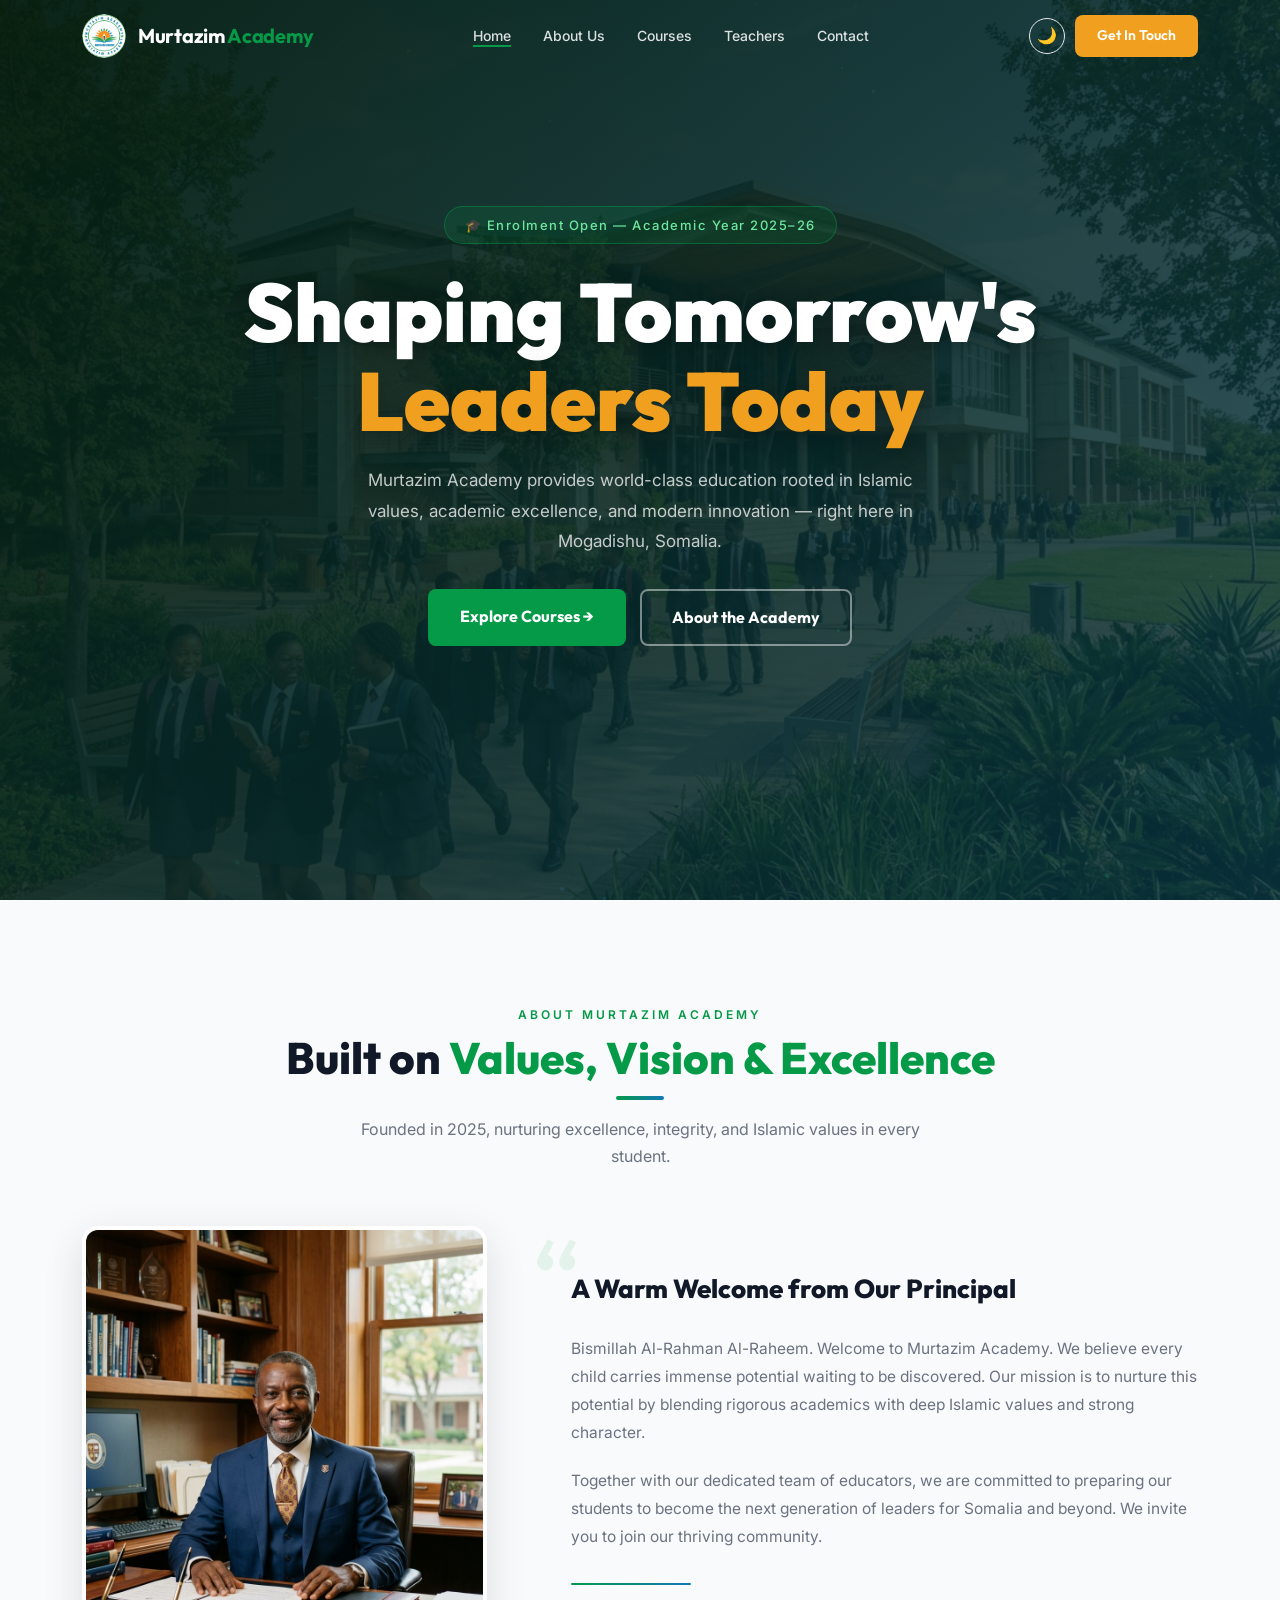
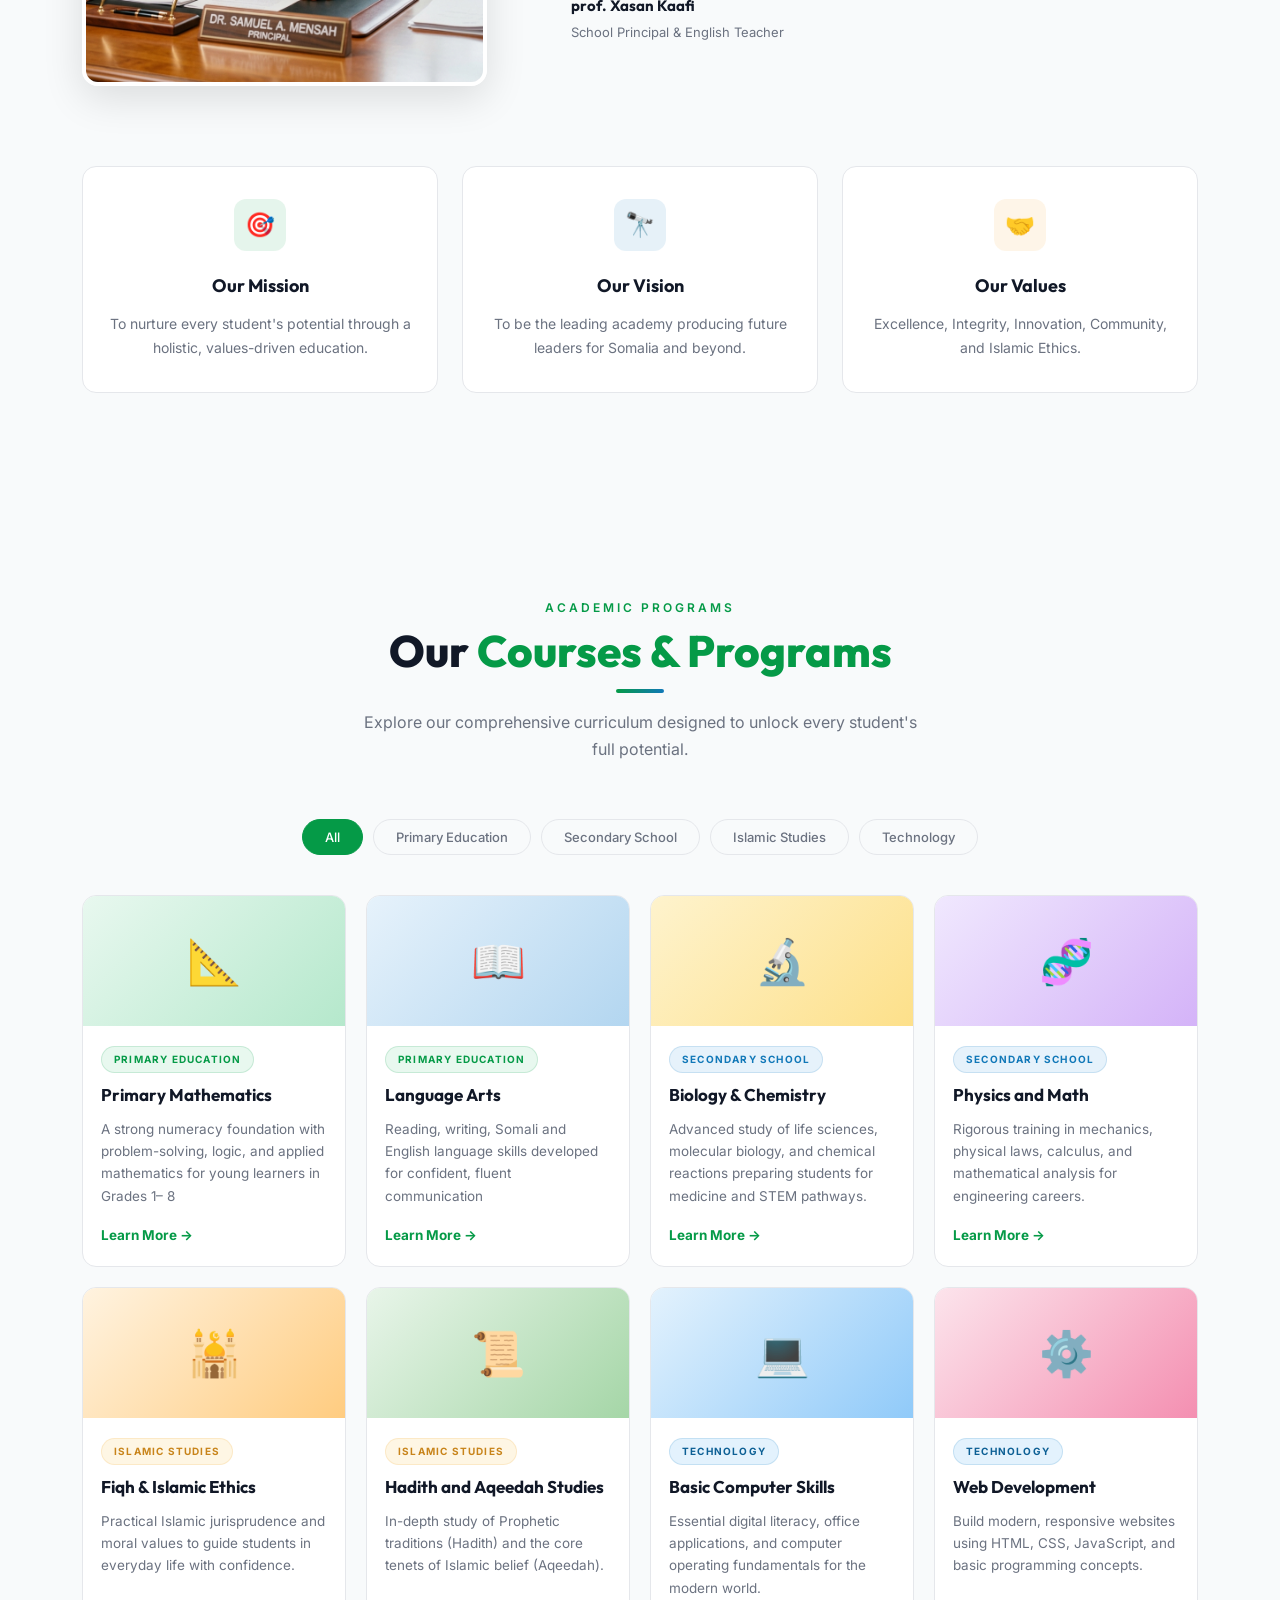
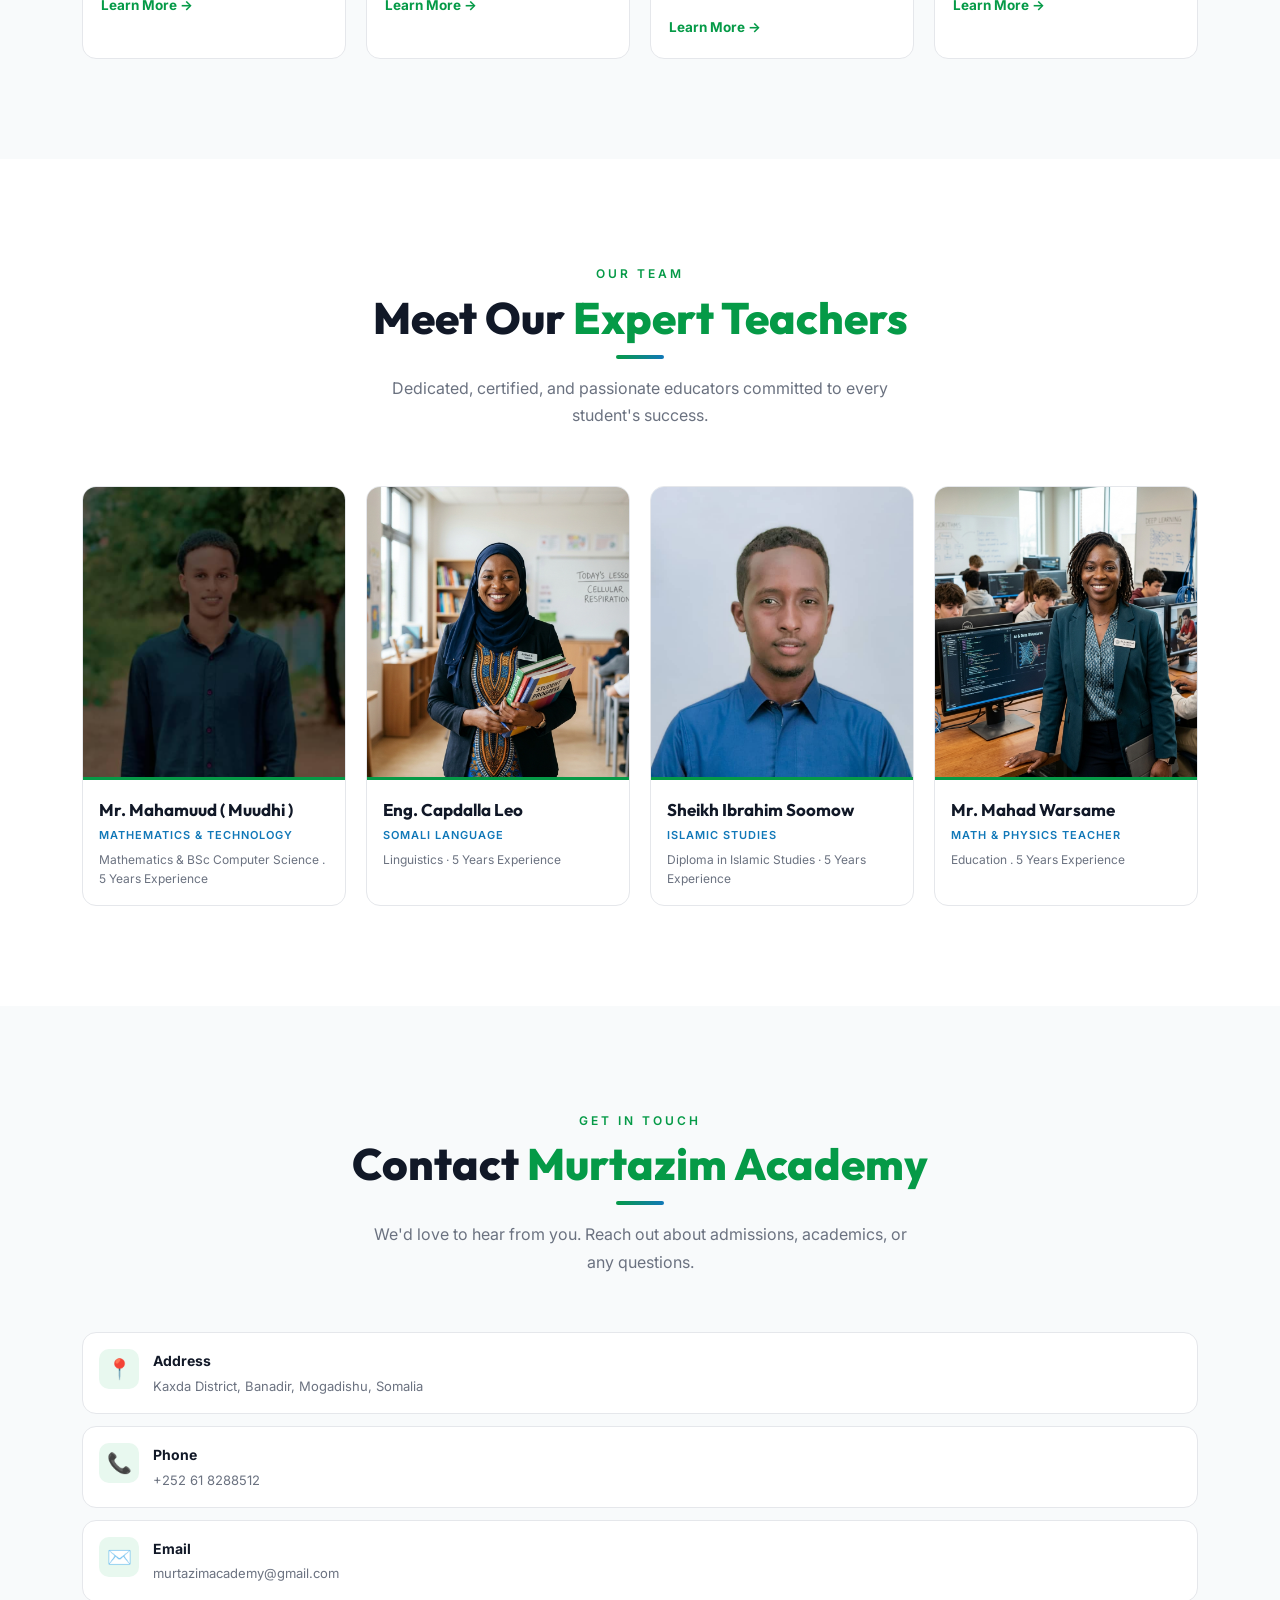
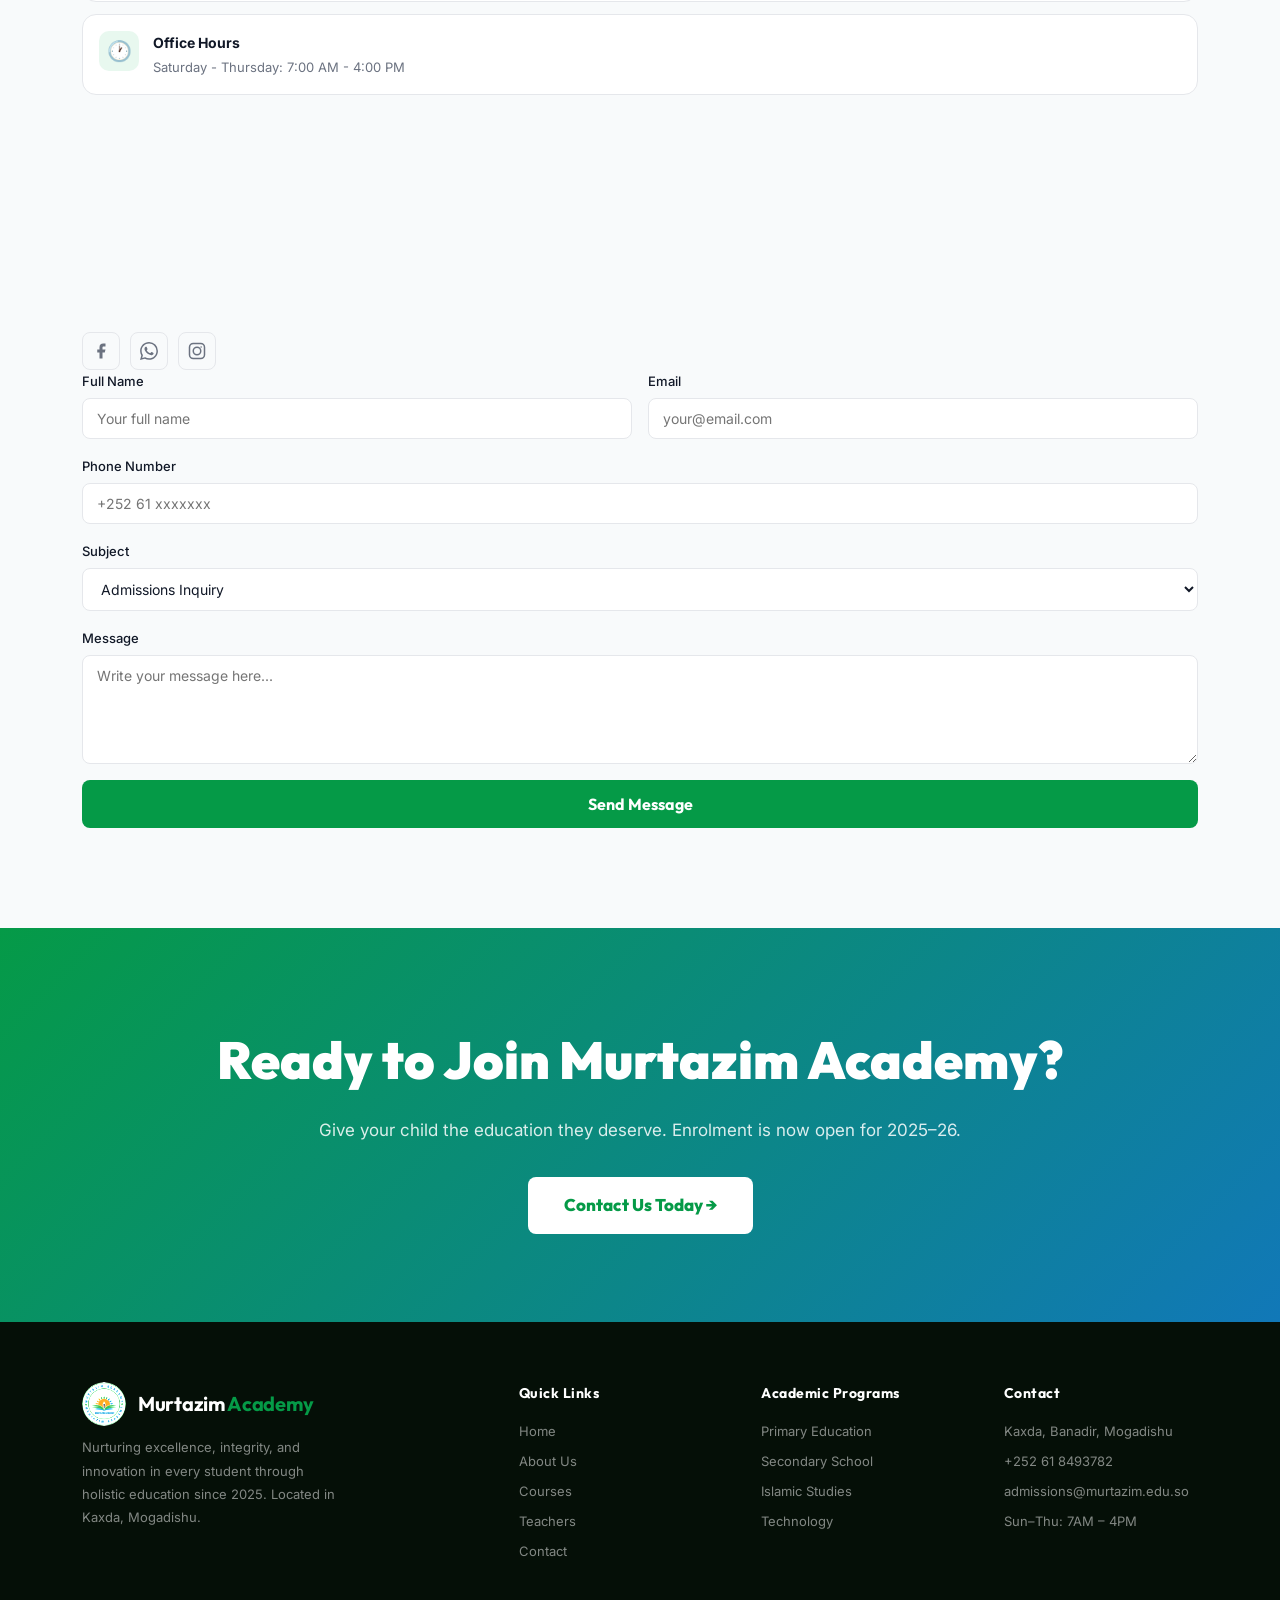
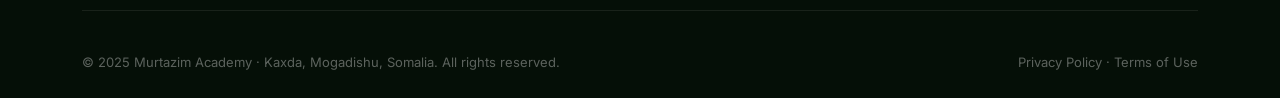
==== index.html @ 5a4994b9 "fix: update contact details, assets, and schedule information on index page" ====
<!DOCTYPE html>
<html lang="en" data-theme="light">

<head>
  <meta charset="UTF-8" />
  <meta name="viewport" content="width=device-width, initial-scale=1.0" />
  <title>Murtazim Academy | Excellence in Education</title>
  <meta name="description"
    content="Murtazim Academy — A premier educational institution in Mogadishu, Somalia, nurturing excellence through Primary, Secondary, Islamic Studies & Technology programs." />
  <link rel="icon" type="image/png" href="Images/Murtazim-Logo.png" />
  <link rel="stylesheet" href="styles.css" />
  <link rel="preconnect" href="https://fonts.googleapis.com">
  <link rel="canonical" href="https://muudhi.github.io/Murtazim-Academy/" />
  <link
    href="https://fonts.googleapis.com/css2?family=Inter:wght@300;400;500;600&family=Outfit:wght@500;600;700;800;900&display=swap"
    rel="stylesheet">
</head>

<body>

  <!-- ═══ NAVBAR ═══ -->
  <nav class="navbar" id="navbar">
    <div class="nav-inner">
      <a href="#home" class="logo">
        <div class="logo-icon-wrap">
          <img src="Images/Murtazim-Logo.png" alt="Murtazim Academy Logo" class="logo-img" />
        </div>
        <div class="logo-text">
          <span class="logo-name">Murtazim <strong>Academy</strong></span>
        </div>
      </a>
      <ul class="nav-links" id="navLinks">
        <li><a href="#home">Home</a></li>
        <li><a href="#about">About Us</a></li>
        <li><a href="#courses">Courses</a></li>
        <li><a href="#teachers">Teachers</a></li>
        <li><a href="#contact">Contact</a></li>
      </ul>
      <div class="nav-actions">
        <button class="theme-btn" id="themeBtn" aria-label="Toggle dark mode">
          <span id="themeIcon">🌙</span>
        </button>
        <a href="#contact" class="btn-apply">Get In Touch</a>
        <button class="hamburger" id="hamburger" aria-label="Menu">
          <span></span><span></span><span></span>
        </button>
      </div>
    </div>
  </nav>

  <!-- ═══ HERO ═══ -->
  <section class="hero" id="home">
    <canvas id="particleCanvas"></canvas>
    <div class="hero-bg-img"></div>
    <div class="hero-overlay"></div>
    <div class="hero-content">
      <div class="hero-badge reveal">🎓 Enrolment Open — Academic Year 2025–26</div>
      <h1 class="hero-title reveal">
        Shaping Tomorrow's<br>
        <span>Leaders Today</span>
      </h1>
      <p class="hero-desc reveal">
        Murtazim Academy provides world-class education rooted in Islamic values, academic excellence, and modern
        innovation — right here in Mogadishu, Somalia.
      </p>
      <div class="hero-btns reveal">
        <a href="#courses" class="btn-primary">Explore Courses →</a>
        <a href="#about" class="btn-ghost">About the Academy</a>
      </div>

    </div>

  </section>

  <!-- ═══ ABOUT ═══ -->
  <section class="about section" id="about">
    <div class="container">
      <div class="sec-header reveal">
        <div class="sec-label">About Murtazim Academy</div>
        <h2 class="sec-title">Built on <span>Values, Vision &amp; Excellence</span></h2>
        <div class="title-bar center"></div>
        <p class="sec-desc">Founded in 2025, nurturing excellence, integrity, and Islamic values in every student.</p>
      </div>
      <div class="principal-block">
        <div class="principal-img-wrap reveal-left">
          <img src="Images/principal.png" alt="School Principal prof. Xasan Kaafi " class="principal-img" />
        </div>
        <div class="principal-message reveal-right">
          <div class="quote-mark">&ldquo;</div>
          <h3 class="principal-heading">A Warm Welcome from Our Principal</h3>
          <p class="principal-text">
            Bismillah Al-Rahman Al-Raheem. Welcome to Murtazim Academy. We believe every child carries immense potential
            waiting to be discovered. Our mission is to nurture this potential by blending rigorous academics with
            deep Islamic values and strong character.
          </p>
          <p class="principal-text">
            Together with our dedicated team of educators, we are committed to preparing our students to become the
            next generation of leaders for Somalia and beyond. We invite you to join our thriving community.
          </p>
          <div class="principal-sig">
            <div class="sig-line"></div>
            <div>
              <strong>prof. Xasan Kaafi </strong>
              <span>School Principal & English Teacher </span>
            </div>
          </div>
        </div>
      </div>
      <div class="about-pillars-row">
        <div class="pillar-card reveal">
          <div class="pillar-icon" style="background:rgba(5,154,71,0.1);color:#059A47;">🎯</div>
          <strong>Our Mission</strong>
          <p>To nurture every student's potential through a holistic, values-driven education.</p>
        </div>
        <div class="pillar-card reveal">
          <div class="pillar-icon" style="background:rgba(17,120,184,0.1);color:#1178B8;">🔭</div>
          <strong>Our Vision</strong>
          <p>To be the leading academy producing future leaders for Somalia and beyond.</p>
        </div>
        <div class="pillar-card reveal">
          <div class="pillar-icon" style="background:rgba(240,160,30,0.1);color:#F0A01E;">🤝</div>
          <strong>Our Values</strong>
          <p>Excellence, Integrity, Innovation, Community, and Islamic Ethics.</p>
        </div>
      </div>
    </div>
  </section>



  <!-- ═══ COURSES ═══ -->
  <section class="courses section" id="courses">
    <div class="container">
      <div class="sec-header reveal">
        <div class="sec-label">Academic Programs</div>
        <h2 class="sec-title">Our <span>Courses &amp; Programs</span></h2>
        <div class="title-bar center"></div>
        <p class="sec-desc">Explore our comprehensive curriculum designed to unlock every student's full potential.</p>
      </div>
      <div class="course-filters reveal">
        <button class="f-btn active" data-filter="all">All</button>
        <button class="f-btn" data-filter="primary">Primary Education</button>
        <button class="f-btn" data-filter="secondary">Secondary School</button>
        <button class="f-btn" data-filter="islamic">Islamic Studies</button>
        <button class="f-btn" data-filter="tech">Technology</button>
      </div>
      <div class="courses-grid" id="coursesGrid">
        <div class="course-card reveal" data-cat="primary">
          <div class="course-img-wrap">
            <div class="course-img-placeholder ci-primary">📐</div>
          </div>
          <div class="course-body">
            <div class="course-tag tag-primary">Primary Education</div>
            <h3>Primary Mathematics</h3>
            <p>A strong numeracy foundation with problem-solving, logic, and applied mathematics for young learners in
              Grades 1– 8</p>
            <a href="#contact" class="course-link">Learn More →</a>
          </div>
        </div>
        <div class="course-card reveal" data-cat="primary">
          <div class="course-img-wrap">
            <div class="course-img-placeholder ci-language">📖</div>
          </div>
          <div class="course-body">
            <div class="course-tag tag-primary">Primary Education</div>
            <h3>Language Arts</h3>
            <p>Reading, writing, Somali and English language skills developed for confident, fluent
              communication</p>
            <a href="#contact" class="course-link">Learn More →</a>
          </div>
        </div>
        <div class="course-card reveal" data-cat="secondary">
          <div class="course-img-wrap">
            <div class="course-img-placeholder ci-science">🔬</div>
          </div>
          <div class="course-body">
            <div class="course-tag tag-secondary">Secondary School</div>
            <h3>Biology &amp; Chemistry</h3>
            <p>Advanced study of life sciences, molecular biology, and chemical reactions preparing students for
              medicine and STEM pathways.</p>
            <a href="#contact" class="course-link">Learn More →</a>
          </div>
        </div>
        <div class="course-card reveal" data-cat="secondary">
          <div class="course-img-wrap">
            <div class="course-img-placeholder ci-bio">🧬</div>
          </div>
          <div class="course-body">
            <div class="course-tag tag-secondary">Secondary School</div>
            <h3>Physics and Math</h3>
            <p>Rigorous training in mechanics, physical laws, calculus, and mathematical analysis for engineering
              careers.</p>
            <a href="#contact" class="course-link">Learn More →</a>
          </div>
        </div>
        <div class="course-card reveal" data-cat="islamic">
          <div class="course-img-wrap">
            <div class="course-img-placeholder ci-islamic">🕌</div>
          </div>
          <div class="course-body">
            <div class="course-tag tag-islamic">Islamic Studies</div>
            <h3>Fiqh &amp; Islamic Ethics</h3>
            <p>Practical Islamic jurisprudence and moral values to guide students in everyday life with confidence.</p>
            <a href="#contact" class="course-link">Learn More →</a>
          </div>
        </div>
        <div class="course-card reveal" data-cat="islamic">
          <div class="course-img-wrap">
            <div class="course-img-placeholder ci-fiqh">📜</div>
          </div>
          <div class="course-body">
            <div class="course-tag tag-islamic">Islamic Studies</div>
            <h3>Hadith and Aqeedah Studies</h3>
            <p>In-depth study of Prophetic traditions (Hadith) and the core tenets of Islamic belief (Aqeedah).</p>
            <a href="#contact" class="course-link">Learn More →</a>
          </div>
        </div>
        <div class="course-card reveal" data-cat="tech">
          <div class="course-img-wrap">
            <div class="course-img-placeholder ci-tech">💻</div>
          </div>
          <div class="course-body">
            <div class="course-tag tag-tech">Technology</div>
            <h3>Basic Computer Skills</h3>
            <p>Essential digital literacy, office applications, and computer operating fundamentals for the modern
              world.</p>
            <a href="#contact" class="course-link">Learn More →</a>
          </div>
        </div>
        <div class="course-card reveal" data-cat="tech">
          <div class="course-img-wrap">
            <div class="course-img-placeholder ci-business">⚙️</div>
          </div>
          <div class="course-body">
            <div class="course-tag tag-tech">Technology</div>
            <h3>Web Development</h3>
            <p>Build modern, responsive websites using HTML, CSS, JavaScript, and basic programming concepts.</p>
            <a href="#contact" class="course-link">Learn More →</a>
          </div>
        </div>
      </div>
    </div>
  </section>

  <!-- ═══ TEACHERS ═══ -->
  <section class="teachers section" id="teachers">
    <div class="container">
      <div class="sec-header reveal">
        <div class="sec-label">Our Team</div>
        <h2 class="sec-title">Meet Our <span>Expert Teachers</span></h2>
        <div class="title-bar center"></div>
        <p class="sec-desc">Dedicated, certified, and passionate educators committed to every student's success.</p>
      </div>
      <div class="teachers-grid">
        <div class="teacher-card reveal">
          <div class="teacher-img">
            <img src="Images/teacher_mahamuud.jpeg" alt=" Prof. Mahamuud ( Muudhi )"
              onerror="this.style.display='none';this.parentElement.querySelector('.teacher-placeholder').style.display='flex'" />
            <div class="teacher-placeholder" style="display:none">👨‍🏫</div>
          </div>
          <div class="teacher-info">
            <h3> Mr. Mahamuud ( Muudhi )</h3>
            <span> Mathematics & Technology </span>
            <p> Mathematics & BSc Computer Science . 5 Years Experience <br> </p>
          </div>
        </div>
        <div class="teacher-card reveal">
          <div class="teacher-img">
            <img src="Images/teacher_Capdalla.png" alt="Mr. Capdalla Leo"
              onerror="this.style.display='none';this.parentElement.querySelector('.teacher-placeholder').style.display='flex'" />
            <div class="teacher-placeholder" style="display:none">👩‍🏫</div>
          </div>
          <div class="teacher-info">
            <h3> Eng. Capdalla Leo </h3>
            <span> Somali Language</span>
            <p> Linguistics · 5 Years Experience</p>
          </div>
        </div>
        <div class="teacher-card reveal">
          <div class="teacher-img">
            <img src="Images/teacher_ibrahim.jpeg" alt="Sheikh Ibrahim Soomow "
              onerror="this.style.display='none';this.parentElement.querySelector('.teacher-placeholder').style.display='flex'" />
            <div class="teacher-placeholder" style="display:none">👨‍🏫</div>
          </div>
          <div class="teacher-info">
            <h3>Sheikh Ibrahim Soomow</h3>
            <span>Islamic Studies </span>
            <p>Diploma in Islamic Studies · 5 Years Experience</p>
          </div>
        </div>
        <div class="teacher-card reveal">
          <div class="teacher-img">
            <img src="Images/teacher_mahad.png" alt="Ms. Mahad Warsame"
              onerror="this.style.display='none';this.parentElement.querySelector('.teacher-placeholder').style.display='flex'" />
            <div class="teacher-placeholder" style="display:none">👩‍🏫</div>
          </div>
          <div class="teacher-info">
            <h3>Mr. Mahad Warsame</h3>
            <span> Math &amp; Physics Teacher</span>
            <p> Education . 5 Years Experience</p>
          </div>
        </div>
      </div>
    </div>
  </section>

  <!-- ═══ CONTACT ═══ -->
  <section class="contact section" id="contact">
    <div class="container">
      <div class="sec-header reveal">
        <div class="sec-label">Get In Touch</div>
        <h2 class="sec-title">Contact <span>Murtazim Academy</span></h2>
        <div class="title-bar center"></div>
        <p class="sec-desc">We'd love to hear from you. Reach out about admissions, academics, or any questions.</p>
      </div>
      <div class="contact-gr id">
        <div class="contact-info reveal-left">
          <div class="ci-card">
            <div class="ci-icon">📍</div>
            <div><strong>Address</strong>
              <p>Kaxda District, Banadir, Mogadishu, Somalia</p>
            </div>
          </div>
          <div class="ci-card">
            <div class="ci-icon">📞</div>
            <div><strong>Phone</strong>
              <p>+252 61 8288512</p>
            </div>
          </div>
          <div class="ci-card">
            <div class="ci-icon">✉️</div>
            <div><strong>Email</strong>
              <p>murtazimacademy@gmail.com</p>
            </div>
          </div>
          <div class="ci-card">
            <div class="ci-icon">🕐</div>
            <div><strong>Office Hours</strong>
              <p>Saturday - Thursday: 7:00 AM - 4:00 PM</p>
            </div>
          </div>
          <!-- Google Maps embed -->
          <div class="map-container">
            <iframe
              src="https://www.google.com/maps/embed?pb=!1m18!1m12!1m3!1d15869.71235640461!2d45.28!3d2.04!2m3!1f0!2f0!3f0!3m2!1i1024!2i768!4f13.1!3m3!1m2!1s0x3d588251d3cbf70f%3A0x8d6e9b5f4a7e2c4a!2sKaxda%2C+Mogadishu%2C+Somalia!5e0!3m2!1sen!2s!4v1623400000000!5m2!1sen!2s"
              width="100%" height="200" style="border:0;" allowfullscreen="" loading="lazy"
              referrerpolicy="no-referrer-when-downgrade" title="Murtazim Academy Location">
            </iframe>
          </div>
          <div class="social-row">
            <a href="#" class="soc-btn" aria-label="Facebook">
              <svg viewBox="0 0 24 24" fill="currentColor" width="18" height="18">
                <path d="M18 2h-3a5 5 0 0 0-5 5v3H7v4h3v8h4v-8h3l1-4h-4V7a1 1 0 0 1 1-1h3z" />
              </svg>
            </a>
            <a href="https://wa.me/252618288512" class="soc-btn" aria-label="WhatsApp" target="_blank"
              rel="noopener noreferrer">
              <svg viewBox="0 0 24 24" fill="currentColor" width="18" height="18">
                <path
                  d="M17.472 14.382c-.297-.149-1.758-.867-2.03-.967-.273-.099-.471-.148-.67.15-.197.297-.767.966-.94 1.164-.173.199-.347.223-.644.075-.297-.15-1.255-.463-2.39-1.475-.883-.788-1.48-1.761-1.653-2.059-.173-.297-.018-.458.13-.606.134-.133.298-.347.446-.52.149-.174.198-.298.298-.497.099-.198.05-.371-.025-.52-.075-.149-.669-1.612-.916-2.207-.242-.579-.487-.5-.669-.51-.173-.008-.371-.01-.57-.01-.198 0-.52.074-.792.372-.272.297-1.04 1.016-1.04 2.479 0 1.462 1.065 2.875 1.213 3.074.149.198 2.096 3.2 5.077 4.487.709.306 1.262.489 1.694.625.712.227 1.36.195 1.871.118.571-.085 1.758-.719 2.006-1.413.248-.694.248-1.289.173-1.413-.074-.124-.272-.198-.57-.347m-5.421 7.403h-.004a9.87 9.87 0 0 1-5.031-1.378l-.361-.214-3.741.982.998-3.648-.235-.374a9.86 9.86 0 0 1-1.51-5.26c.001-5.45 4.436-9.884 9.888-9.884 2.64 0 5.122 1.03 6.988 2.898a9.825 9.825 0 0 1 2.893 6.994c-.003 5.45-4.437 9.884-9.885 9.884m8.413-18.297A11.815 11.815 0 0 0 12.05 0C5.495 0 .16 5.335.157 11.892c0 2.096.547 4.142 1.588 5.945L.057 24l6.305-1.654a11.882 11.882 0 0 0 5.683 1.448h.005c6.554 0 11.89-5.335 11.893-11.893a11.821 11.821 0 0 0-3.48-8.413Z" />
              </svg>
            </a>
            <a href="#" class="soc-btn" aria-label="Instagram">
              <svg viewBox="0 0 24 24" fill="none" stroke="currentColor" stroke-width="2" width="18" height="18">
                <rect x="2" y="2" width="20" height="20" rx="5" />
                <circle cx="12" cy="12" r="5" />
                <circle cx="17.5" cy="6.5" r="1" fill="currentColor" stroke="none" />
              </svg>
            </a>
          </div>
        </div>
        <form class="contact-form reveal-right" id="contactForm" action="https://api.web3forms.com/submit"
          method="POST">
          <!-- Web3Forms access key -->
          <input type="hidden" name="access_key" value="eb21ae73-6c59-4dac-a827-fb2e490d0039" />
          <!-- Redirect back to same page after submission (optional) -->
          <input type="hidden" name="redirect" value="false" />
          <div class="form-row">
            <div class="fg"><label for="fname">Full Name</label><input id="fname" name="name" type="text"
                placeholder="Your full name" required /></div>
            <div class="fg"><label for="femail">Email</label><input id="femail" name="email" type="email"
                placeholder="your@email.com" required /></div>
          </div>
          <div class="fg"><label for="fphone">Phone Number</label><input id="fphone" name="phone" type="tel"
              placeholder="+252 61 xxxxxxx" /></div>
          <div class="fg">
            <label for="fsubject">Subject</label>
            <select id="fsubject" name="subject">
              <option>Admissions Inquiry</option>
              <option>Academic Information</option>
              <option>Fees &amp; Scholarships</option>
              <option>General Question</option>
            </select>
          </div>
          <div class="fg"><label for="fmessage">Message</label><textarea id="fmessage" name="message" rows="5"
              placeholder="Write your message here..." required></textarea></div>
          <button type="submit" class="btn-primary full">Send Message</button>
          <div class="form-success" id="formSuccess">✅ Message sent! We'll respond within 24 hours.</div>
          <div class="form-error" id="formError">❌ Something went wrong. Please try again.</div>
        </form>
      </div>
    </div>
  </section>

  <!-- ═══ CTA BANNER ═══ -->
  <section class="cta-banner">
    <div class="cta-content reveal">
      <h2>Ready to Join Murtazim Academy?</h2>
      <p>Give your child the education they deserve. Enrolment is now open for 2025–26.</p>
      <a href="#contact" class="btn-cta-white">Contact Us Today →</a>
    </div>
  </section>

  <!-- ═══ FOOTER ═══ -->
  <footer class="footer">
    <div class="container">
      <div class="footer-grid">
        <div class="footer-brand">
          <a href="#home" class="logo footer-logo">
            <div class="logo-icon-wrap">
              <img src="Images/Murtazim-Logo.png" alt="Murtazim Academy Logo" class="logo-img" />
            </div>
            <div class="logo-text">
              <span class="logo-name">Murtazim <strong>Academy</strong></span>
            </div>
          </a>
          <p>Nurturing excellence, integrity, and innovation in every student through holistic education since 2025.
            Located in Kaxda, Mogadishu.</p>
        </div>
        <div class="footer-col">
          <h4>Quick Links</h4>
          <a href="#home">Home</a>
          <a href="#about">About Us</a>
          <a href="#courses">Courses</a>
          <a href="#teachers">Teachers</a>
          <a href="#contact">Contact</a>
        </div>
        <div class="footer-col">
          <h4>Academic Programs</h4>
          <a href="#courses">Primary Education</a>
          <a href="#courses">Secondary School</a>
          <a href="#courses">Islamic Studies</a>
          <a href="#courses">Technology</a>
        </div>
        <div class="footer-col">
          <h4>Contact</h4>
          <a href="#">Kaxda, Banadir, Mogadishu</a>
          <a href="tel:+252618493782">+252 61 8493782</a>
          <a href="mailto:admissions@murtazim.edu.so">admissions@murtazim.edu.so</a>
          <a href="#">Sun–Thu: 7AM – 4PM</a>
        </div>
      </div>
      <div class="footer-bottom">
        <p>© 2025 Murtazim Academy · Kaxda, Mogadishu, Somalia. All rights reserved.</p>
        <div><a href="#">Privacy Policy</a> · <a href="#">Terms of Use</a></div>
      </div>
    </div>
  </footer>

  <script src="script.js"></script>
</body>

</html>
---- styles.css ----
/* ═══════════════════════════════════
   MURTAZIM ACADEMY — Premium CSS
   Green #059A47 · Blue #1178B8 · Orange #F0A01E
   ═══════════════════════════════════ */

*,
*::before,
*::after {
  margin: 0;
  padding: 0;
  box-sizing: border-box;
}

:root {
  --green: #059A47;
  --green-dark: #047a38;
  --green-soft: #e8f8ef;
  --green-glow: rgba(5, 154, 71, 0.18);
  --blue: #1178B8;
  --blue-dark: #0d6095;
  --blue-soft: #e6f2fb;
  --orange: #F0A01E;
  --orange-dark: #c8841a;
  --orange-soft: #fef6e4;
  --bg: #ffffff;
  --bg2: #f8fafb;
  --bg3: #f0f4f8;
  --bg-card: #ffffff;
  --text: #111827;
  --text-muted: #6b7280;
  --border: #e5e7eb;
  --shadow: 0 4px 20px rgba(0, 0, 0, 0.07);
  --shadow-lg: 0 12px 40px rgba(0, 0, 0, 0.12);
  --font-head: 'Outfit', sans-serif;
  --font-body: 'Inter', sans-serif;
  --radius: 14px;
  --trans: 0.3s cubic-bezier(0.4, 0, 0.2, 1);
  --nav-h: 72px;
}

[data-theme="dark"] {
  --bg: #0b0f14;
  --bg2: #111822;
  --bg3: #171f2d;
  --bg-card: #151c28;
  --text: #f0f4f8;
  --text-muted: #8899aa;
  --border: #1e2a3a;
  --shadow: 0 4px 20px rgba(0, 0, 0, 0.4);
  --shadow-lg: 0 12px 40px rgba(0, 0, 0, 0.6);
  --green-soft: #0a1f12;
  --blue-soft: #091527;
  --orange-soft: #1f1508;
}

html {
  scroll-behavior: smooth;
}

body {
  font-family: var(--font-body);
  background: var(--bg);
  color: var(--text);
  line-height: 1.7;
  overflow-x: hidden;
  transition: background var(--trans), color var(--trans);
}

a {
  text-decoration: none;
  color: inherit;
}

ul {
  list-style: none;
}

img {
  max-width: 100%;
  display: block;
}

.container {
  max-width: 1180px;
  margin: 0 auto;
  padding: 0 2rem;
}

.section {
  padding: 100px 0;
}

/* ── BUTTONS ── */
.btn-primary {
  display: inline-block;
  background: var(--green);
  color: #fff;
  padding: 14px 32px;
  border-radius: 8px;
  font-family: var(--font-head);
  font-size: 16px;
  font-weight: 700;
  border: none;
  cursor: pointer;
  transition: background var(--trans), transform 0.2s, box-shadow 0.2s;
}

.btn-primary:hover {
  background: var(--green-dark);
  transform: translateY(-2px);
  box-shadow: 0 8px 24px var(--green-glow);
}

.btn-primary.full {
  width: 100%;
  text-align: center;
}

.btn-ghost {
  display: inline-block;
  background: transparent;
  color: #fff;
  border: 2px solid rgba(255, 255, 255, 0.45);
  padding: 13px 30px;
  border-radius: 8px;
  font-family: var(--font-head);
  font-size: 16px;
  font-weight: 700;
  transition: border-color var(--trans), background var(--trans);
}

.btn-ghost:hover {
  border-color: #fff;
  background: rgba(255, 255, 255, 0.1);
}

.btn-cta-white {
  display: inline-block;
  background: #fff;
  color: var(--green);
  padding: 14px 36px;
  border-radius: 8px;
  font-family: var(--font-head);
  font-size: 17px;
  font-weight: 800;
  transition: all 0.2s;
}

.btn-cta-white:hover {
  background: rgba(255, 255, 255, 0.9);
  transform: translateY(-2px);
  box-shadow: 0 8px 28px rgba(0, 0, 0, 0.2);
}

.btn-apply {
  background: var(--orange);
  color: #fff;
  padding: 9px 22px;
  border-radius: 8px;
  font-size: 14px;
  font-weight: 600;
  font-family: var(--font-head);
  transition: background var(--trans);
}

.btn-apply:hover {
  background: var(--orange-dark);
}

/* ── SECTION LABELS ── */
.sec-label {
  display: inline-block;
  font-size: 12px;
  font-weight: 600;
  letter-spacing: 3px;
  text-transform: uppercase;
  color: var(--green);
  margin-bottom: 8px;
}

.sec-title {
  font-family: var(--font-head);
  font-size: clamp(28px, 4vw, 44px);
  font-weight: 800;
  color: var(--text);
  line-height: 1.15;
  margin-bottom: 10px;
}

.sec-title span {
  color: var(--green);
}

.sec-desc {
  font-size: 16px;
  color: var(--text-muted);
  max-width: 560px;
  margin: 0 auto;
}

.sec-header {
  text-align: center;
  margin-bottom: 56px;
}

.title-bar {
  width: 48px;
  height: 4px;
  background: linear-gradient(90deg, var(--green), var(--blue));
  border-radius: 2px;
  margin-bottom: 1rem;
}

.title-bar.center {
  margin: 0.75rem auto 1rem;
}

/* ══════════════════════
   NAVBAR
══════════════════════ */
.navbar {
  position: fixed;
  top: 0;
  left: 0;
  right: 0;
  height: var(--nav-h);
  z-index: 1000;
  background: transparent;
  transition: background var(--trans), box-shadow var(--trans);
}

.navbar.scrolled {
  background: var(--bg);
  box-shadow: 0 2px 20px rgba(0, 0, 0, 0.09);
}

.nav-inner {
  max-width: 1180px;
  margin: 0 auto;
  padding: 0 2rem;
  height: 100%;
  display: flex;
  align-items: center;
  justify-content: space-between;
  gap: 1.5rem;
}

.logo {
  display: flex;
  align-items: center;
  gap: 12px;
  font-family: var(--font-head);
  color: var(--text);
  flex-shrink: 0;
  transition: transform var(--trans);
}

.logo:hover {
  transform: translateY(-1px);
}

.logo-icon-wrap {
  width: 44px;
  height: 44px;
  border-radius: 50%;
  overflow: hidden;
  display: flex;
  align-items: center;
  justify-content: center;
  transition: transform var(--trans);
}

.logo:hover .logo-icon-wrap {
  transform: rotate(5deg) scale(1.05);
}

.logo-img {
  width: 100%;
  height: 100%;
  object-fit: cover;
  border-radius: 50%;
}

.logo-text {
  display: flex;
  flex-direction: column;
}

.logo-name {
  font-size: 20px;
  font-weight: 700;
  color: var(--text);
  letter-spacing: -0.3px;
  transition: color var(--trans);
}

.navbar:not(.scrolled) .logo-name {
  color: #ffffff;
}

.logo-name strong {
  color: var(--green);
}

.nav-links {
  display: flex;
  gap: 2rem;
  align-items: center;
}

.nav-links a {
  font-size: 14px;
  font-weight: 500;
  color: var(--text-muted);
  transition: color var(--trans);
  position: relative;
}

.navbar:not(.scrolled) .nav-links a {
  color: rgba(255, 255, 255, 0.85);
}

.nav-links a::after {
  content: '';
  position: absolute;
  bottom: -3px;
  left: 0;
  width: 0;
  height: 2px;
  background: var(--green);
  transition: width var(--trans);
}

.nav-links a:hover {
  color: var(--green);
}

.navbar:not(.scrolled) .nav-links a:hover {
  color: #fff;
}

.nav-links a:hover::after {
  width: 100%;
}

.nav-links a.active {
  color: var(--green);
}

.nav-links a.active::after {
  width: 100%;
}

.nav-actions {
  display: flex;
  align-items: center;
  gap: 10px;
}

.theme-btn {
  width: 36px;
  height: 36px;
  border-radius: 50%;
  border: 1.5px solid var(--border);
  background: transparent;
  cursor: pointer;
  font-size: 16px;
  display: flex;
  align-items: center;
  justify-content: center;
  transition: background var(--trans);
}

.theme-btn:hover {
  background: var(--bg3);
}

.hamburger {
  display: none;
  flex-direction: column;
  gap: 5px;
  background: none;
  border: none;
  cursor: pointer;
}

.hamburger span {
  display: block;
  width: 24px;
  height: 2px;
  border-radius: 2px;
  background: var(--text);
  transition: transform var(--trans), opacity var(--trans);
}

.navbar:not(.scrolled) .hamburger span {
  background: #fff;
}

/* ══════════════════════
   HERO
══════════════════════ */
.hero {
  position: relative;
  min-height: 100vh;
  display: flex;
  align-items: center;
  justify-content: center;
  text-align: center;
  overflow: hidden;
  background: #061a10;
}

#particleCanvas {
  position: absolute;
  inset: 0;
  width: 100%;
  height: 100%;
}

.hero-bg-img {
  position: absolute;
  inset: 0;
  background-image: url('Images/hero_academy.png');
  background-size: cover;
  background-position: center;
  opacity: 0.25;
}

.hero-overlay {
  position: absolute;
  inset: 0;
  background: linear-gradient(135deg, rgba(5, 30, 15, 0.85) 0%, rgba(17, 120, 184, 0.25) 100%);
}

.hero-content {
  position: relative;
  z-index: 2;
  padding: 2rem 1.5rem;
  max-width: 880px;
}

.hero-badge {
  display: inline-block;
  background: rgba(5, 154, 71, 0.15);
  border: 1px solid rgba(5, 154, 71, 0.45);
  color: #6ee8a0;
  font-size: 13px;
  font-weight: 500;
  letter-spacing: 1.5px;
  padding: 7px 20px;
  border-radius: 50px;
  margin-bottom: 1.5rem;
}

.hero-title {
  font-family: var(--font-head);
  font-size: clamp(42px, 7vw, 82px);
  font-weight: 900;
  color: #fff;
  line-height: 1.08;
  margin-bottom: 1.25rem;
  text-shadow: 0 4px 30px rgba(0, 0, 0, 0.4);
}

.hero-title span {
  color: var(--orange);
}

.hero-desc {
  font-size: 17px;
  color: rgba(255, 255, 255, 0.75);
  max-width: 600px;
  margin: 0 auto 2rem;
  line-height: 1.8;
}

.hero-btns {
  display: flex;
  gap: 14px;
  justify-content: center;
  flex-wrap: wrap;
  margin-bottom: 3rem;
}


/* ══════════════════════
   ABOUT & PRINCIPAL MESSAGE
══════════════════════ */
.about {
  background: var(--bg2);
}

.principal-block {
  display: grid;
  grid-template-columns: 1fr 1.6fr;
  gap: 4rem;
  align-items: center;
  margin-bottom: 5rem;
}

.principal-img-wrap {
  position: relative;
  border-radius: 20px;
}

.principal-img {
  width: 100%;
  height: 460px;
  object-fit: cover;
  border-radius: 16px;
  box-shadow: var(--shadow-lg);
  border: 4px solid var(--bg-card);
}

.principal-badge {
  position: absolute;
  bottom: -18px;
  right: -18px;
  background: var(--bg-card);
  border: 1px solid var(--border);
  border-radius: 14px;
  padding: 12px 20px;
  display: flex;
  gap: 12px;
  align-items: center;
  box-shadow: var(--shadow-lg);
  backdrop-filter: blur(10px);
}

.principal-badge .float-icon {
  font-size: 28px;
}

.principal-badge strong {
  display: block;
  font-size: 14px;
  color: var(--text);
  margin-bottom: 2px;
}

.principal-badge p {
  font-size: 11px;
  font-weight: 500;
  text-transform: uppercase;
  letter-spacing: 0.5px;
  color: var(--green);
}

.principal-message {
  position: relative;
  padding-left: 20px;
}

.quote-mark {
  position: absolute;
  top: -45px;
  left: -20px;
  font-size: 120px;
  font-family: var(--font-head);
  color: var(--green);
  opacity: 0.08;
  line-height: 1;
  pointer-events: none;
}

.principal-heading {
  font-family: var(--font-head);
  font-size: 26px;
  font-weight: 800;
  color: var(--text);
  margin-bottom: 1.5rem;
}

.principal-text {
  font-size: 15.5px;
  color: var(--text-muted);
  line-height: 1.8;
  margin-bottom: 1.25rem;
}

.principal-text:last-of-type {
  margin-bottom: 2rem;
}

.principal-sig {
  display: flex;
  flex-direction: column;
  gap: 8px;
}

.sig-line {
  width: 120px;
  height: 2px;
  background: linear-gradient(90deg, var(--green), var(--blue));
  border-radius: 2px;
}

.principal-sig strong {
  display: block;
  font-family: var(--font-head);
  font-size: 15px;
  color: var(--text);
  font-weight: 700;
}

.principal-sig span {
  font-size: 13px;
  color: var(--text-muted);
}

/* Pillars Row */
.about-pillars-row {
  display: grid;
  grid-template-columns: repeat(3, 1fr);
  gap: 24px;
}

.pillar-card {
  background: var(--bg-card);
  border: 1px solid var(--border);
  border-radius: var(--radius);
  padding: 32px 24px;
  text-align: center;
  transition: transform var(--trans), box-shadow var(--trans);
  position: relative;
  overflow: hidden;
}

.pillar-card::after {
  content: '';
  position: absolute;
  bottom: 0;
  left: 0;
  width: 100%;
  height: 3px;
  background: linear-gradient(90deg, var(--green), var(--blue));
  transform: scaleX(0);
  transform-origin: left;
  transition: transform var(--trans);
}

.pillar-card:hover::after {
  transform: scaleX(1);
}

.pillar-card:hover {
  transform: translateY(-6px);
  box-shadow: var(--shadow-lg);
}

.pillar-card .pillar-icon {
  width: 52px;
  height: 52px;
  border-radius: 12px;
  display: flex;
  align-items: center;
  justify-content: center;
  font-size: 24px;
  margin: 0 auto 1.25rem;
}

.pillar-card strong {
  display: block;
  font-family: var(--font-head);
  font-size: 18px;
  font-weight: 700;
  color: var(--text);
  margin-bottom: 10px;
}

.pillar-card p {
  font-size: 14px;
  color: var(--text-muted);
  line-height: 1.7;
}

/* ══════════════════════
   COURSES
══════════════════════ */
.courses {
  background: var(--bg2);
}

.course-filters {
  display: flex;
  justify-content: center;
  gap: 10px;
  flex-wrap: wrap;
  margin-bottom: 2.5rem;
}

.f-btn {
  padding: 9px 22px;
  border-radius: 50px;
  border: 1.5px solid var(--border);
  background: transparent;
  color: var(--text-muted);
  font-size: 13px;
  font-weight: 500;
  cursor: pointer;
  font-family: var(--font-body);
  transition: all var(--trans);
}

.f-btn.active,
.f-btn:hover {
  background: var(--green);
  color: #fff;
  border-color: var(--green);
}

.courses-grid {
  display: grid;
  grid-template-columns: repeat(4, 1fr);
  gap: 20px;
}

.course-card {
  background: var(--bg-card);
  border: 1px solid var(--border);
  border-radius: var(--radius);
  overflow: hidden;
  transition: transform var(--trans), box-shadow var(--trans);
}

.course-card:hover {
  transform: translateY(-5px);
  box-shadow: var(--shadow-lg);
}

.course-card.hidden {
  display: none;
}

.course-img-wrap {
  height: 130px;
  overflow: hidden;
}

.course-img-placeholder {
  width: 100%;
  height: 100%;
  display: flex;
  align-items: center;
  justify-content: center;
  font-size: 44px;
}

.ci-primary {
  background: linear-gradient(135deg, #e8f8ef, #b5e8cc);
}

.ci-language {
  background: linear-gradient(135deg, #e6f2fb, #b3d6f0);
}

.ci-science {
  background: linear-gradient(135deg, #fef3cd, #fde08a);
}

.ci-bio {
  background: linear-gradient(135deg, #f0e8fe, #d4b3f8);
}

.ci-islamic {
  background: linear-gradient(135deg, #fff3e0, #ffcc80);
}

.ci-fiqh {
  background: linear-gradient(135deg, #e8f5e9, #a5d6a7);
}

.ci-tech {
  background: linear-gradient(135deg, #e3f2fd, #90caf9);
}

.ci-business {
  background: linear-gradient(135deg, #fce4ec, #f48fb1);
}

.course-body {
  padding: 18px;
}

.course-tag {
  font-size: 10px;
  font-weight: 700;
  letter-spacing: 1.2px;
  text-transform: uppercase;
  margin-bottom: 8px;
  padding: 4px 12px;
  border-radius: 50px;
  display: inline-block;
  border: 1px solid transparent;
  transition: all var(--trans);
}

.tag-primary {
  background: var(--green-soft);
  color: var(--green);
  border-color: rgba(5, 154, 71, 0.15);
}

.tag-secondary {
  background: var(--blue-soft);
  color: var(--blue);
  border-color: rgba(17, 120, 184, 0.15);
}

.tag-islamic {
  background: var(--orange-soft);
  color: var(--orange-dark);
  border-color: rgba(240, 160, 30, 0.15);
}

.tag-tech {
  background: #e3f2fd;
  color: var(--blue-dark);
  border-color: rgba(17, 120, 184, 0.15);
}

[data-theme="dark"] .tag-primary {
  color: #6ee8a0;
  border-color: rgba(110, 232, 160, 0.3);
}

[data-theme="dark"] .tag-secondary {
  color: #60a5fa;
  border-color: rgba(96, 165, 250, 0.3);
}

[data-theme="dark"] .tag-islamic {
  color: #fbbf24;
  border-color: rgba(251, 191, 36, 0.3);
}

[data-theme="dark"] .tag-tech {
  background: rgba(144, 202, 249, 0.08);
  color: #90caf9;
  border-color: rgba(144, 202, 249, 0.3);
}

.course-card h3 {
  font-size: 17px;
  font-weight: 700;
  color: var(--text);
  margin-bottom: 8px;
  font-family: var(--font-head);
  transition: color var(--trans);
}

.course-card:hover h3 {
  color: var(--green);
}

.course-card p {
  font-size: 13.5px;
  color: var(--text-muted);
  line-height: 1.65;
  margin-bottom: 14px;
}

.course-link {
  font-size: 13.5px;
  font-weight: 700;
  color: var(--green);
  transition: color var(--trans), letter-spacing var(--trans);
  display: inline-block;
}

.course-link:hover {
  color: var(--green-dark);
  letter-spacing: 2px;
}

/* ══════════════════════
   TEACHERS
══════════════════════ */
.teachers {
  background: var(--bg);
}

.teachers-grid {
  display: grid;
  grid-template-columns: repeat(4, 1fr);
  gap: 20px;
}

.teacher-card {
  border-radius: var(--radius);
  overflow: hidden;
  border: 1px solid var(--border);
  background: var(--bg-card);
  transition: transform var(--trans), box-shadow var(--trans);
}

.teacher-card:hover {
  transform: translateY(-5px);
  box-shadow: var(--shadow-lg);
}

.teacher-img {
  position: relative;
  height: 290px;
  overflow: hidden;
  background: var(--bg3);
}

.teacher-img img {
  width: 100%;
  height: 100%;
  object-fit: cover;
  object-position: top;
  transition: transform 0.5s ease;
}

.teacher-card:hover .teacher-img img {
  transform: scale(1.06);
}

.teacher-placeholder {
  width: 100%;
  height: 100%;
  display: flex;
  align-items: center;
  justify-content: center;
  font-size: 72px;
  background: var(--bg3);
}



.teacher-info {
  padding: 16px;
  border-top: 3px solid var(--green);
}

.teacher-info h3 {
  font-family: var(--font-head);
  font-size: 17px;
  font-weight: 700;
  color: var(--text);
  margin-bottom: 2px;
}

.teacher-info span {
  display: block;
  font-size: 11px;
  font-weight: 600;
  color: var(--blue);
  text-transform: uppercase;
  letter-spacing: 1px;
  margin-bottom: 5px;
}

.teacher-info p {
  font-size: 12px;
  color: var(--text-muted);
  line-height: 1.6;
}

.teacher-bio {
  margin-top: 5px !important;
  font-style: italic;
}

/* ══════════════════════
   CONTACT
══════════════════════ */
.contact {
  background: var(--bg2);
}

.contact-grid {
  display: grid;
  grid-template-columns: 1fr 1.5fr;
  gap: 4rem;
  align-items: start;
}

.contact-info {
  display: flex;
  flex-direction: column;
  gap: 12px;
}

.ci-card {
  display: flex;
  gap: 14px;
  align-items: flex-start;
  padding: 16px;
  background: var(--bg-card);
  border: 1px solid var(--border);
  border-radius: var(--radius);
  transition: border-color var(--trans), box-shadow var(--trans);
}

.ci-card:hover {
  border-color: var(--green);
  box-shadow: var(--shadow);
}

.ci-icon {
  font-size: 20px;
  width: 40px;
  height: 40px;
  background: var(--green-soft);
  border-radius: 10px;
  display: flex;
  align-items: center;
  justify-content: center;
  flex-shrink: 0;
}

.ci-card strong {
  font-size: 14px;
  display: block;
  color: var(--text);
  margin-bottom: 2px;
}

.ci-card p {
  font-size: 13px;
  color: var(--text-muted);
}

.map-embed {
  border-radius: var(--radius);
  overflow: hidden;
  border: 1px solid var(--border);
}

.social-row {
  display: flex;
  gap: 10px;
  margin-top: 4px;
}

.soc-btn {
  width: 38px;
  height: 38px;
  border: 1.5px solid var(--border);
  border-radius: 8px;
  display: flex;
  align-items: center;
  justify-content: center;
  color: var(--text-muted);
  transition: all var(--trans);
}

.soc-btn:hover {
  background: var(--green);
  border-color: var(--green);
  color: #fff;
}

.contact-form {
  display: flex;
  flex-direction: column;
  gap: 16px;
}

.form-row {
  display: grid;
  grid-template-columns: 1fr 1fr;
  gap: 16px;
}

.fg {
  display: flex;
  flex-direction: column;
  gap: 6px;
}

.fg label {
  font-size: 13px;
  font-weight: 500;
  color: var(--text);
}

.fg input,
.fg select,
.fg textarea {
  padding: 11px 14px;
  border: 1.5px solid var(--border);
  border-radius: 8px;
  background: var(--bg-card);
  color: var(--text);
  font-size: 14px;
  font-family: var(--font-body);
  outline: none;
  transition: border-color var(--trans);
}

.fg input:focus,
.fg select:focus,
.fg textarea:focus {
  border-color: var(--green);
}

.fg textarea {
  resize: vertical;
}

.form-success {
  display: none;
  background: #e8f5e9;
  border: 1px solid #a5d6a7;
  color: #2e7d32;
  padding: 12px 16px;
  border-radius: 8px;
  font-size: 14px;
}

.form-success.show {
  display: block;
}

[data-theme="dark"] .form-success {
  background: #0d2b0f;
  color: #81c784;
  border-color: #2e7d32;
}

.form-error {
  display: none;
  background: #fdecea;
  border: 1px solid #ef9a9a;
  color: #c62828;
  padding: 12px 16px;
  border-radius: 8px;
  font-size: 14px;
}

.form-error.show {
  display: block;
}

[data-theme="dark"] .form-error {
  background: #2b0d0d;
  color: #ef9a9a;
  border-color: #c62828;
}


/* ══════════════════════
   CTA BANNER
══════════════════════ */
.cta-banner {
  background: linear-gradient(135deg, var(--green) 0%, var(--blue) 100%);
  padding: 88px 2rem;
  text-align: center;
}

.cta-content h2 {
  font-family: var(--font-head);
  font-size: clamp(30px, 5vw, 52px);
  font-weight: 900;
  color: #fff;
  margin-bottom: 12px;
}

.cta-content p {
  font-size: 17px;
  color: rgba(255, 255, 255, 0.85);
  margin-bottom: 2rem;
}

/* ══════════════════════
   FOOTER
══════════════════════ */
.footer {
  background: #050f07;
  padding: 60px 0 24px;
}

[data-theme="dark"] .footer {
  background: #030806;
}

.footer-grid {
  display: grid;
  grid-template-columns: 2fr 1fr 1fr 1fr;
  gap: 3rem;
  margin-bottom: 2.5rem;
  padding-bottom: 2.5rem;
  border-bottom: 1px solid rgba(255, 255, 255, 0.08);
}

.footer-logo {
  color: #ffffff !important;
}

.footer .logo-name {
  color: #ffffff !important;
}

.footer-logo .logo-img {
  filter: brightness(1.2);
}

.footer-brand p {
  font-size: 13px;
  color: rgba(255, 255, 255, 0.5);
  line-height: 1.8;
  margin-top: 10px;
  max-width: 260px;
}

.footer-col h4 {
  font-size: 14px;
  font-weight: 700;
  font-family: var(--font-head);
  color: #fff;
  margin-bottom: 14px;
  letter-spacing: 0.5px;
}

.footer-col a {
  display: block;
  font-size: 13px;
  color: rgba(255, 255, 255, 0.5);
  margin-bottom: 8px;
  transition: color var(--trans);
}

.footer-col a:hover {
  color: var(--green);
}

.footer-bottom {
  display: flex;
  align-items: center;
  justify-content: space-between;
  flex-wrap: wrap;
  gap: 1rem;
  font-size: 13px;
  color: rgba(255, 255, 255, 0.35);
}

.footer-bottom a {
  color: rgba(255, 255, 255, 0.35);
  transition: color var(--trans);
}

.footer-bottom a:hover {
  color: var(--green);
}

/* ══════════════════════
   SCROLL REVEAL
══════════════════════ */
.reveal,
.reveal-left,
.reveal-right {
  opacity: 0;
  transition: opacity 0.7s ease, transform 0.7s ease;
}

.reveal {
  transform: translateY(28px);
}

.reveal-left {
  transform: translateX(-36px);
}

.reveal-right {
  transform: translateX(36px);
}

.reveal.visible,
.reveal-left.visible,
.reveal-right.visible {
  opacity: 1;
  transform: none;
}

/* ══════════════════════
   RESPONSIVE
══════════════════════ */
@media(max-width:1024px) {
  .about-pillars-row {
    grid-template-columns: repeat(2, 1fr);
  }

  .courses-grid {
    grid-template-columns: repeat(2, 1fr);
  }

  .teachers-grid {
    grid-template-columns: repeat(2, 1fr);
  }
}

@media(max-width:980px) {
  .principal-block {
    grid-template-columns: 1fr;
    gap: 3rem;
  }

  .contact-grid {
    grid-template-columns: 1fr;
  }

  .footer-grid {
    grid-template-columns: 1fr 1fr;
  }
}

@media(max-width:720px) {
  .nav-links {
    display: none;
    flex-direction: column;
    position: absolute;
    top: var(--nav-h);
    left: 0;
    right: 0;
    background: var(--bg);
    border-bottom: 1px solid var(--border);
    padding: 1.5rem 2rem;
    gap: 1.25rem;
  }

  .nav-links.open {
    display: flex;
  }

  .nav-links a {
    color: var(--text-muted);
  }

  .hamburger {
    display: flex;
  }

  .btn-apply {
    display: none;
  }

  .courses-grid {
    grid-template-columns: 1fr 1fr;
  }

  .form-row {
    grid-template-columns: 1fr;
  }

  .footer-grid {
    grid-template-columns: 1fr;
  }

  .principal-block {
    gap: 2.5rem;
  }

  .principal-badge {
    right: 8px;
    bottom: -12px;
  }
}

@media(max-width:520px) {
  .section {
    padding: 72px 0;
  }

  .courses-grid,
  .teachers-grid,
  .about-pillars-row {
    grid-template-columns: 1fr;
  }

  .hero-title {
    font-size: 40px;
  }
}
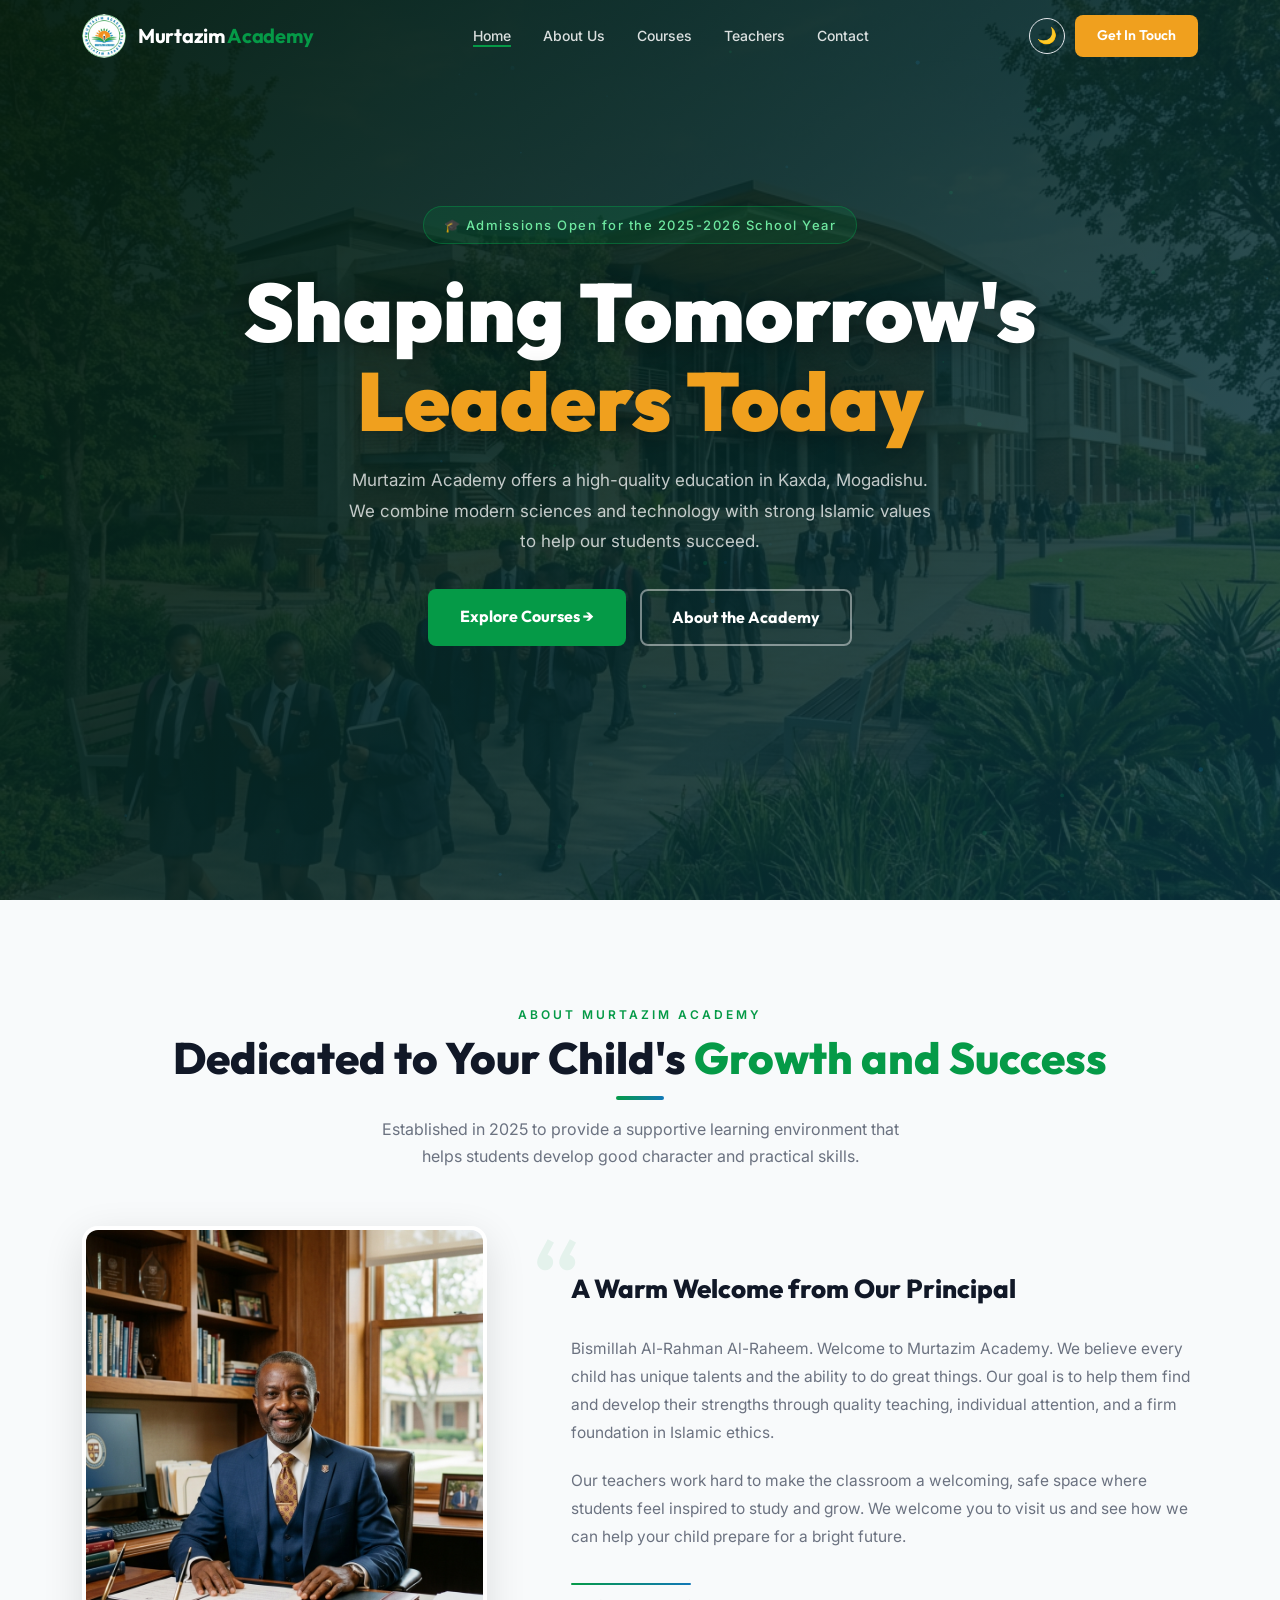
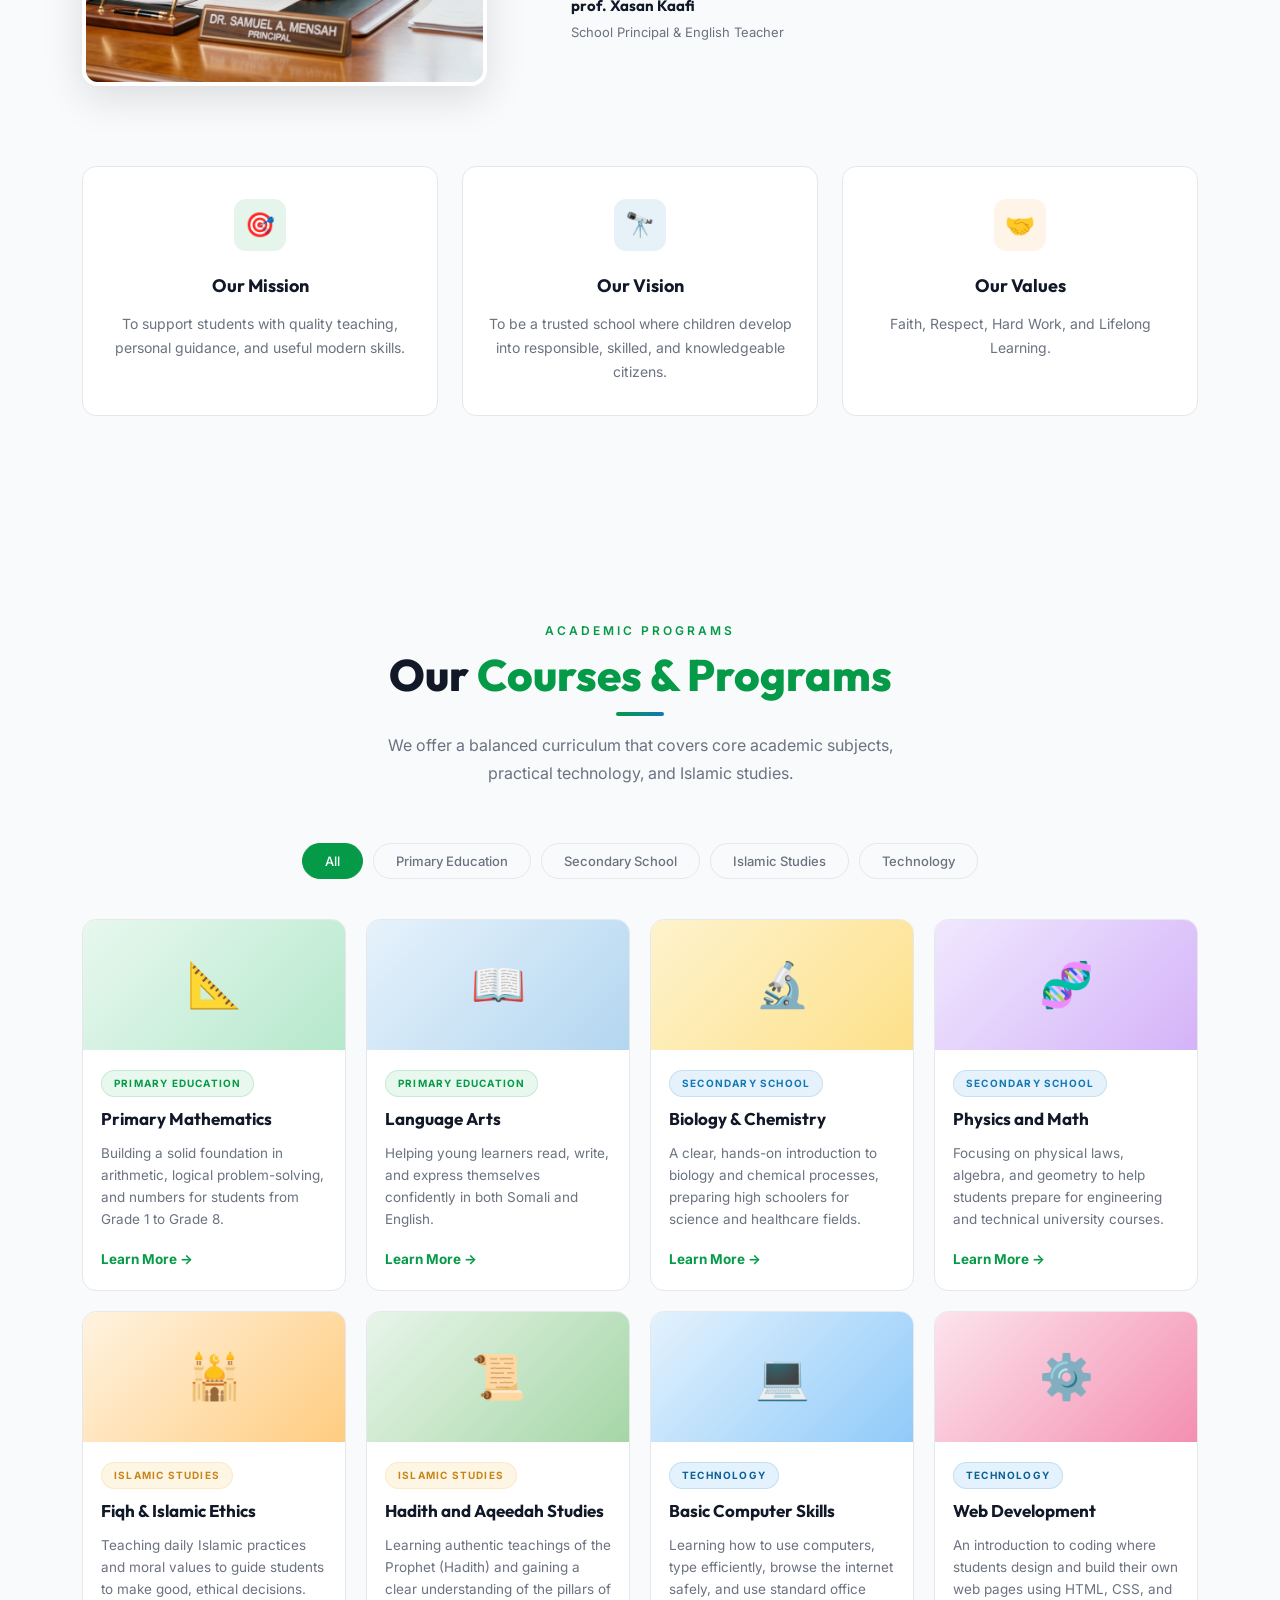
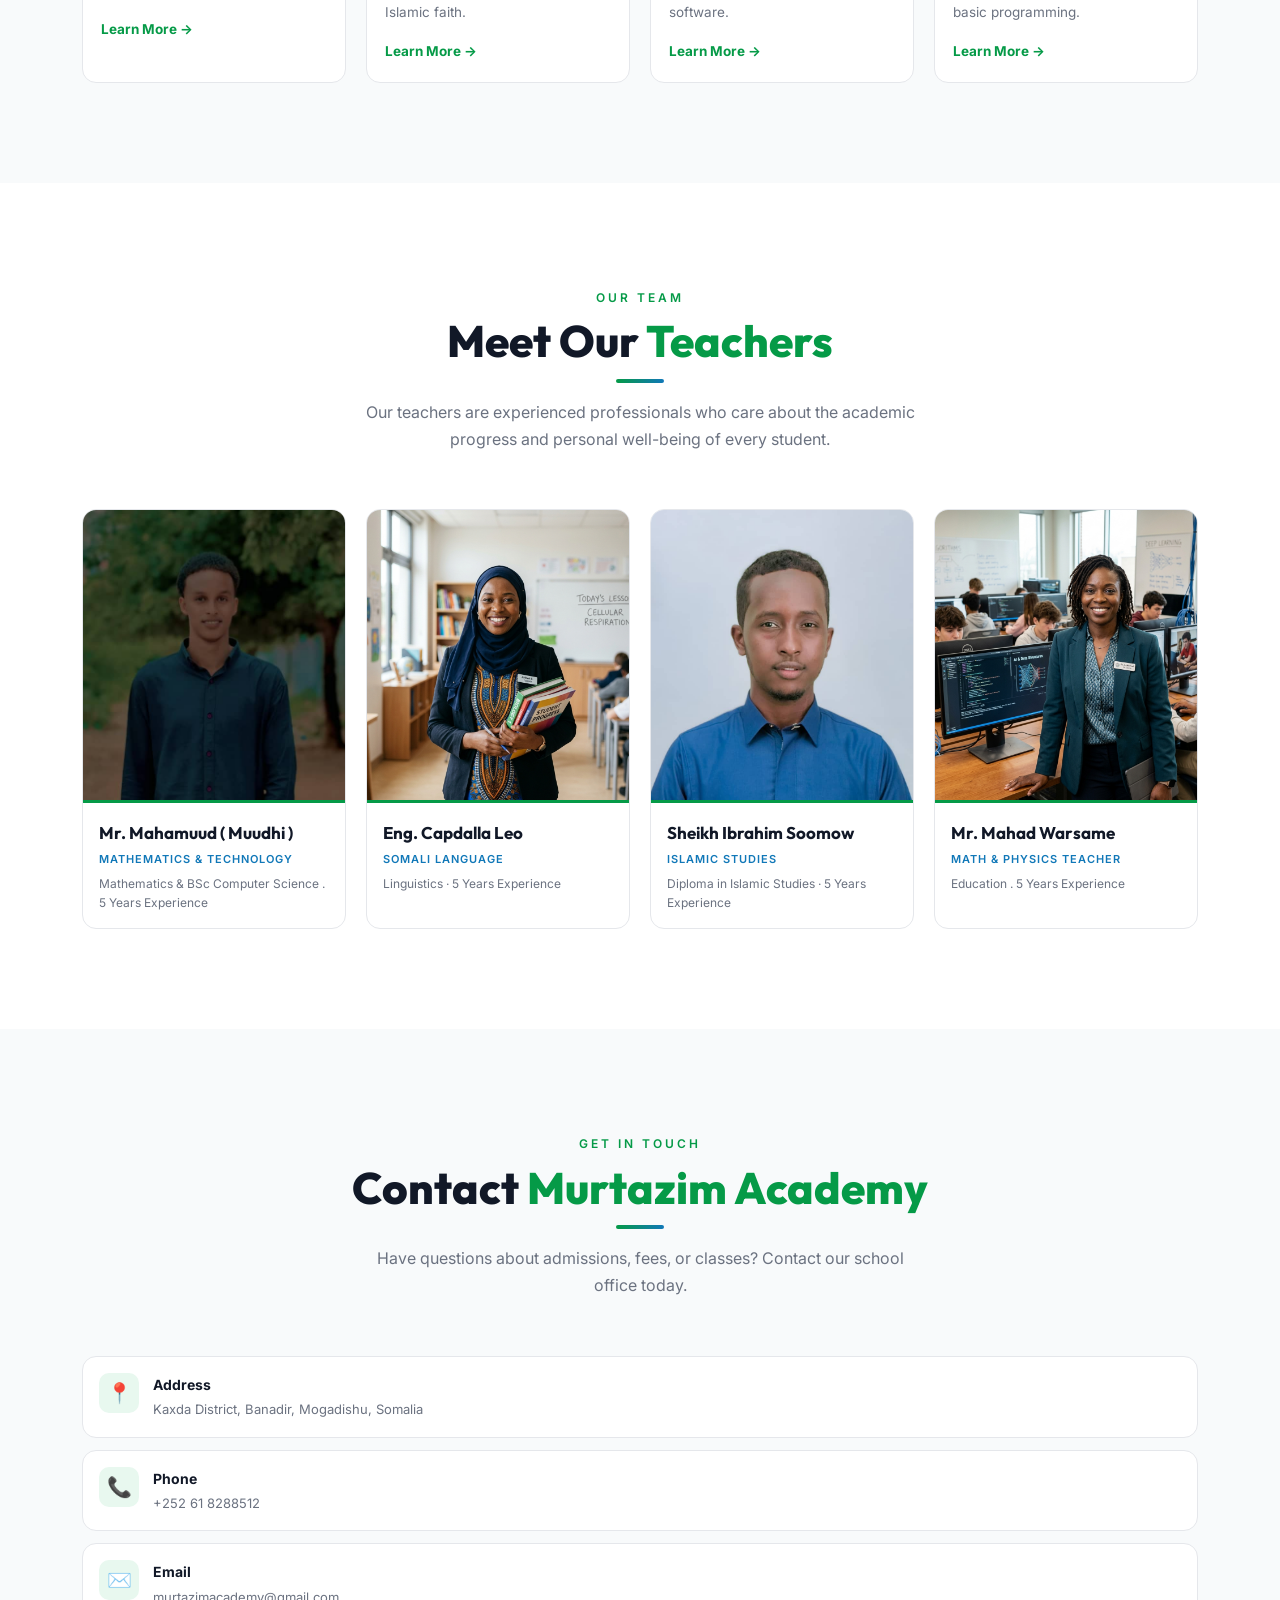
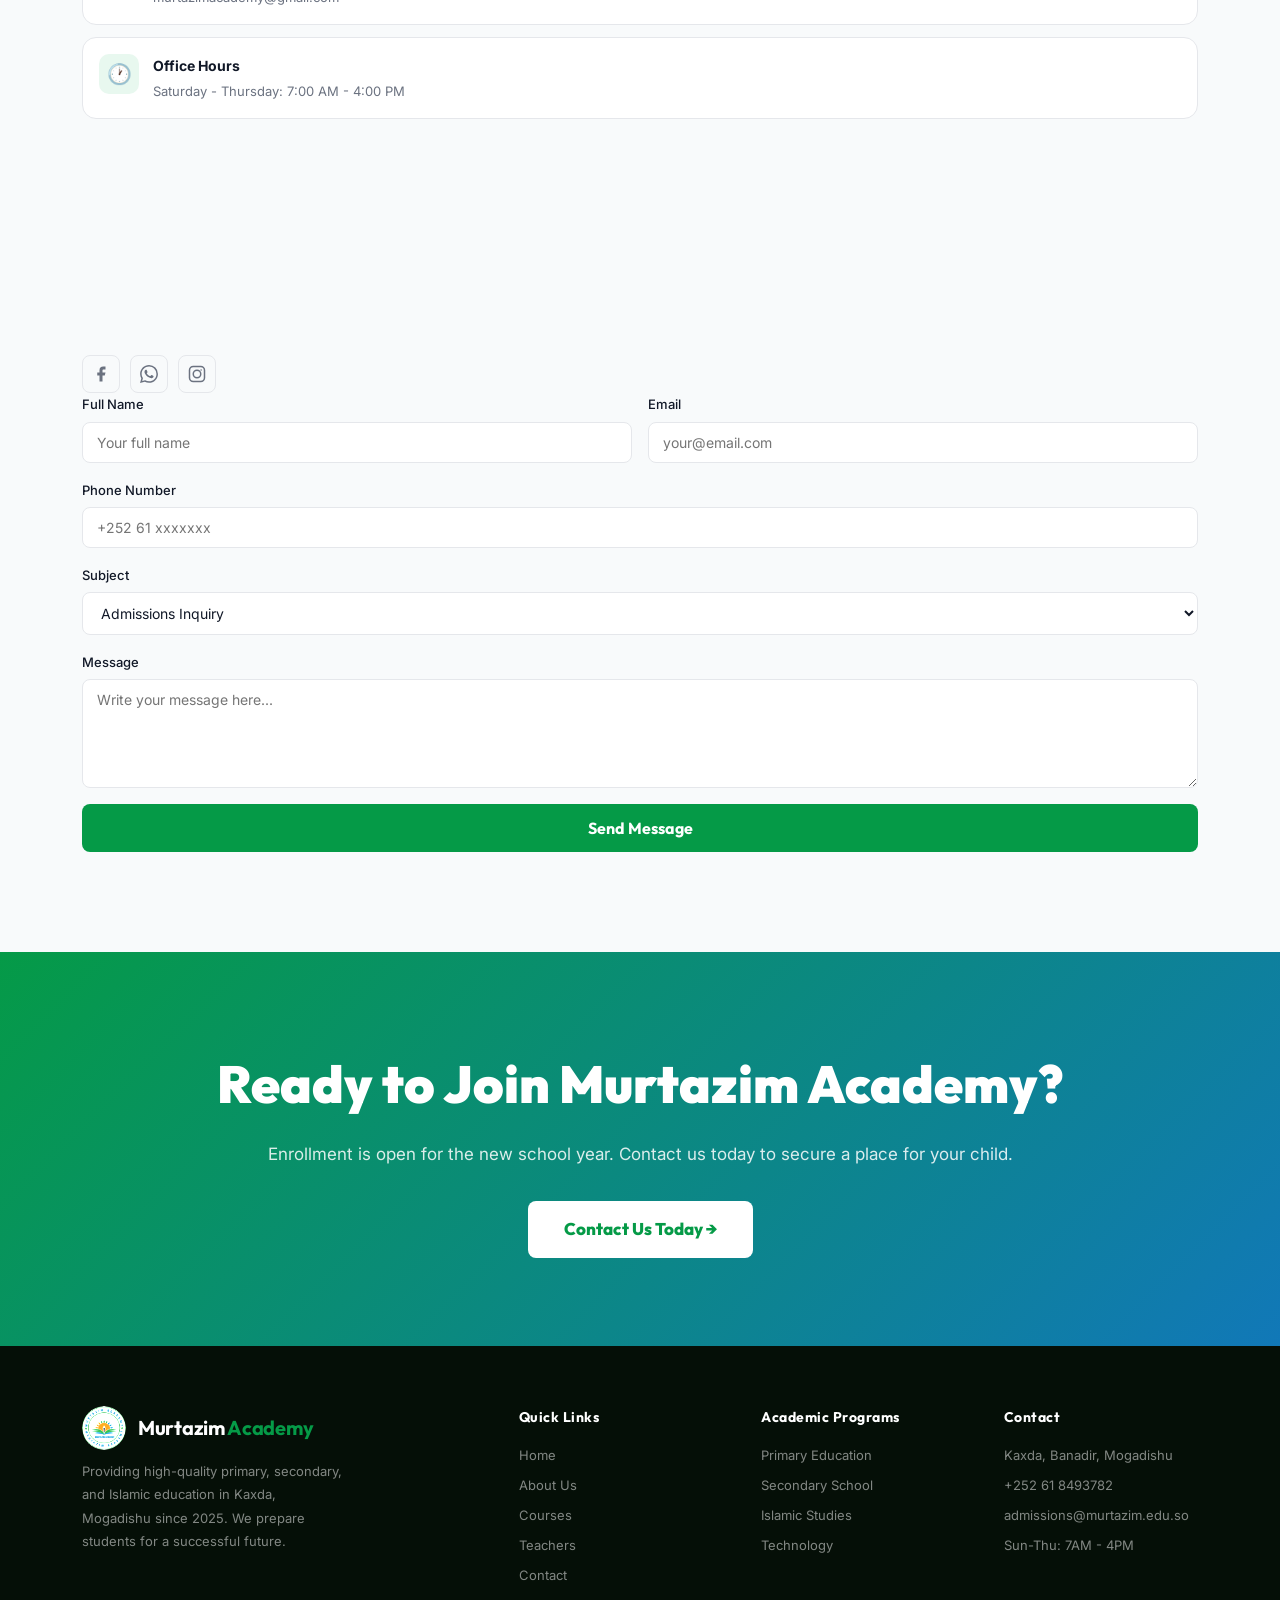
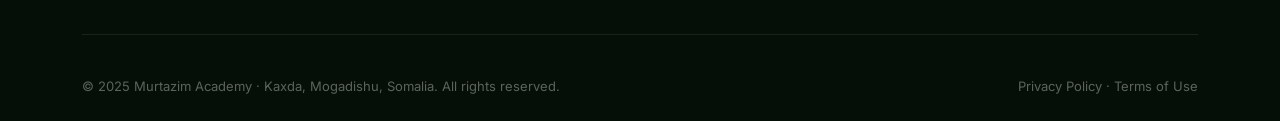
==== commit d1ca9ce1: "refactor: update branding, refine content messaging, and optimize responsive mobile styles" ====
--- a/index.html
+++ b/index.html
@@ -6,7 +6,7 @@
   <meta name="viewport" content="width=device-width, initial-scale=1.0" />
   <title>Murtazim Academy | Excellence in Education</title>
   <meta name="description"
-    content="Murtazim Academy — A premier educational institution in Mogadishu, Somalia, nurturing excellence through Primary, Secondary, Islamic Studies & Technology programs." />
+    content="Murtazim Academy is a primary and secondary school in Kaxda, Mogadishu. We offer quality education that combines modern subjects and technology with Islamic values." />
   <link rel="icon" type="image/png" href="Images/Murtazim-Logo.png" />
   <link rel="stylesheet" href="styles.css" />
   <link rel="preconnect" href="https://fonts.googleapis.com">
@@ -54,14 +54,14 @@
     <div class="hero-bg-img"></div>
     <div class="hero-overlay"></div>
     <div class="hero-content">
-      <div class="hero-badge reveal">🎓 Enrolment Open — Academic Year 2025–26</div>
+      <div class="hero-badge reveal">🎓 Admissions Open for the 2025-2026 School Year</div>
       <h1 class="hero-title reveal">
         Shaping Tomorrow's<br>
         <span>Leaders Today</span>
       </h1>
       <p class="hero-desc reveal">
-        Murtazim Academy provides world-class education rooted in Islamic values, academic excellence, and modern
-        innovation — right here in Mogadishu, Somalia.
+        Murtazim Academy offers a high-quality education in Kaxda, Mogadishu. We combine modern sciences and technology
+        with strong Islamic values to help our students succeed.
       </p>
       <div class="hero-btns reveal">
         <a href="#courses" class="btn-primary">Explore Courses →</a>
@@ -77,9 +77,10 @@
     <div class="container">
       <div class="sec-header reveal">
         <div class="sec-label">About Murtazim Academy</div>
-        <h2 class="sec-title">Built on <span>Values, Vision &amp; Excellence</span></h2>
+        <h2 class="sec-title">Dedicated to Your Child's <span>Growth and Success</span></h2>
         <div class="title-bar center"></div>
-        <p class="sec-desc">Founded in 2025, nurturing excellence, integrity, and Islamic values in every student.</p>
+        <p class="sec-desc">Established in 2025 to provide a supportive learning environment that helps students develop
+          good character and practical skills.</p>
       </div>
       <div class="principal-block">
         <div class="principal-img-wrap reveal-left">
@@ -89,13 +90,13 @@
           <div class="quote-mark">&ldquo;</div>
           <h3 class="principal-heading">A Warm Welcome from Our Principal</h3>
           <p class="principal-text">
-            Bismillah Al-Rahman Al-Raheem. Welcome to Murtazim Academy. We believe every child carries immense potential
-            waiting to be discovered. Our mission is to nurture this potential by blending rigorous academics with
-            deep Islamic values and strong character.
+            Bismillah Al-Rahman Al-Raheem. Welcome to Murtazim Academy. We believe every child has unique talents and
+            the ability to do great things. Our goal is to help them find and develop their strengths through quality
+            teaching, individual attention, and a firm foundation in Islamic ethics.
           </p>
           <p class="principal-text">
-            Together with our dedicated team of educators, we are committed to preparing our students to become the
-            next generation of leaders for Somalia and beyond. We invite you to join our thriving community.
+            Our teachers work hard to make the classroom a welcoming, safe space where students feel inspired to study
+            and grow. We welcome you to visit us and see how we can help your child prepare for a bright future.
           </p>
           <div class="principal-sig">
             <div class="sig-line"></div>
@@ -110,17 +111,17 @@
         <div class="pillar-card reveal">
           <div class="pillar-icon" style="background:rgba(5,154,71,0.1);color:#059A47;">🎯</div>
           <strong>Our Mission</strong>
-          <p>To nurture every student's potential through a holistic, values-driven education.</p>
+          <p>To support students with quality teaching, personal guidance, and useful modern skills.</p>
         </div>
         <div class="pillar-card reveal">
           <div class="pillar-icon" style="background:rgba(17,120,184,0.1);color:#1178B8;">🔭</div>
           <strong>Our Vision</strong>
-          <p>To be the leading academy producing future leaders for Somalia and beyond.</p>
+          <p>To be a trusted school where children develop into responsible, skilled, and knowledgeable citizens.</p>
         </div>
         <div class="pillar-card reveal">
           <div class="pillar-icon" style="background:rgba(240,160,30,0.1);color:#F0A01E;">🤝</div>
           <strong>Our Values</strong>
-          <p>Excellence, Integrity, Innovation, Community, and Islamic Ethics.</p>
+          <p>Faith, Respect, Hard Work, and Lifelong Learning.</p>
         </div>
       </div>
     </div>
@@ -135,7 +136,8 @@
         <div class="sec-label">Academic Programs</div>
         <h2 class="sec-title">Our <span>Courses &amp; Programs</span></h2>
         <div class="title-bar center"></div>
-        <p class="sec-desc">Explore our comprehensive curriculum designed to unlock every student's full potential.</p>
+        <p class="sec-desc">We offer a balanced curriculum that covers core academic subjects, practical technology, and
+          Islamic studies.</p>
       </div>
       <div class="course-filters reveal">
         <button class="f-btn active" data-filter="all">All</button>
@@ -152,8 +154,8 @@
           <div class="course-body">
             <div class="course-tag tag-primary">Primary Education</div>
             <h3>Primary Mathematics</h3>
-            <p>A strong numeracy foundation with problem-solving, logic, and applied mathematics for young learners in
-              Grades 1– 8</p>
+            <p>Building a solid foundation in arithmetic, logical problem-solving, and numbers for students from Grade 1
+              to Grade 8.</p>
             <a href="#contact" class="course-link">Learn More →</a>
           </div>
         </div>
@@ -164,8 +166,7 @@
           <div class="course-body">
             <div class="course-tag tag-primary">Primary Education</div>
             <h3>Language Arts</h3>
-            <p>Reading, writing, Somali and English language skills developed for confident, fluent
-              communication</p>
+            <p>Helping young learners read, write, and express themselves confidently in both Somali and English.</p>
             <a href="#contact" class="course-link">Learn More →</a>
           </div>
         </div>
@@ -176,8 +177,8 @@
           <div class="course-body">
             <div class="course-tag tag-secondary">Secondary School</div>
             <h3>Biology &amp; Chemistry</h3>
-            <p>Advanced study of life sciences, molecular biology, and chemical reactions preparing students for
-              medicine and STEM pathways.</p>
+            <p>A clear, hands-on introduction to biology and chemical processes, preparing high schoolers for science
+              and healthcare fields.</p>
             <a href="#contact" class="course-link">Learn More →</a>
           </div>
         </div>
@@ -188,8 +189,8 @@
           <div class="course-body">
             <div class="course-tag tag-secondary">Secondary School</div>
             <h3>Physics and Math</h3>
-            <p>Rigorous training in mechanics, physical laws, calculus, and mathematical analysis for engineering
-              careers.</p>
+            <p>Focusing on physical laws, algebra, and geometry to help students prepare for engineering and technical
+              university courses.</p>
             <a href="#contact" class="course-link">Learn More →</a>
           </div>
         </div>
@@ -200,7 +201,7 @@
           <div class="course-body">
             <div class="course-tag tag-islamic">Islamic Studies</div>
             <h3>Fiqh &amp; Islamic Ethics</h3>
-            <p>Practical Islamic jurisprudence and moral values to guide students in everyday life with confidence.</p>
+            <p>Teaching daily Islamic practices and moral values to guide students to make good, ethical decisions.</p>
             <a href="#contact" class="course-link">Learn More →</a>
           </div>
         </div>
@@ -211,7 +212,8 @@
           <div class="course-body">
             <div class="course-tag tag-islamic">Islamic Studies</div>
             <h3>Hadith and Aqeedah Studies</h3>
-            <p>In-depth study of Prophetic traditions (Hadith) and the core tenets of Islamic belief (Aqeedah).</p>
+            <p>Learning authentic teachings of the Prophet (Hadith) and gaining a clear understanding of the pillars of
+              Islamic faith.</p>
             <a href="#contact" class="course-link">Learn More →</a>
           </div>
         </div>
@@ -222,8 +224,8 @@
           <div class="course-body">
             <div class="course-tag tag-tech">Technology</div>
             <h3>Basic Computer Skills</h3>
-            <p>Essential digital literacy, office applications, and computer operating fundamentals for the modern
-              world.</p>
+            <p>Learning how to use computers, type efficiently, browse the internet safely, and use standard office
+              software.</p>
             <a href="#contact" class="course-link">Learn More →</a>
           </div>
         </div>
@@ -234,7 +236,8 @@
           <div class="course-body">
             <div class="course-tag tag-tech">Technology</div>
             <h3>Web Development</h3>
-            <p>Build modern, responsive websites using HTML, CSS, JavaScript, and basic programming concepts.</p>
+            <p>An introduction to coding where students design and build their own web pages using HTML, CSS, and basic
+              programming.</p>
             <a href="#contact" class="course-link">Learn More →</a>
           </div>
         </div>
@@ -247,9 +250,10 @@
     <div class="container">
       <div class="sec-header reveal">
         <div class="sec-label">Our Team</div>
-        <h2 class="sec-title">Meet Our <span>Expert Teachers</span></h2>
+        <h2 class="sec-title">Meet Our <span>Teachers</span></h2>
         <div class="title-bar center"></div>
-        <p class="sec-desc">Dedicated, certified, and passionate educators committed to every student's success.</p>
+        <p class="sec-desc">Our teachers are experienced professionals who care about the academic progress and personal
+          well-being of every student.</p>
       </div>
       <div class="teachers-grid">
         <div class="teacher-card reveal">
@@ -311,7 +315,7 @@
         <div class="sec-label">Get In Touch</div>
         <h2 class="sec-title">Contact <span>Murtazim Academy</span></h2>
         <div class="title-bar center"></div>
-        <p class="sec-desc">We'd love to hear from you. Reach out about admissions, academics, or any questions.</p>
+        <p class="sec-desc">Have questions about admissions, fees, or classes? Contact our school office today.</p>
       </div>
       <div class="contact-gr id">
         <div class="contact-info reveal-left">
@@ -406,7 +410,7 @@
   <section class="cta-banner">
     <div class="cta-content reveal">
       <h2>Ready to Join Murtazim Academy?</h2>
-      <p>Give your child the education they deserve. Enrolment is now open for 2025–26.</p>
+      <p>Enrollment is open for the new school year. Contact us today to secure a place for your child.</p>
       <a href="#contact" class="btn-cta-white">Contact Us Today →</a>
     </div>
   </section>
@@ -424,8 +428,8 @@
               <span class="logo-name">Murtazim <strong>Academy</strong></span>
             </div>
           </a>
-          <p>Nurturing excellence, integrity, and innovation in every student through holistic education since 2025.
-            Located in Kaxda, Mogadishu.</p>
+          <p>Providing high-quality primary, secondary, and Islamic education in Kaxda, Mogadishu since 2025. We prepare
+            students for a successful future.</p>
         </div>
         <div class="footer-col">
           <h4>Quick Links</h4>
@@ -447,7 +451,7 @@
           <a href="#">Kaxda, Banadir, Mogadishu</a>
           <a href="tel:+252618493782">+252 61 8493782</a>
           <a href="mailto:admissions@murtazim.edu.so">admissions@murtazim.edu.so</a>
-          <a href="#">Sun–Thu: 7AM – 4PM</a>
+          <a href="#">Sun-Thu: 7AM - 4PM</a>
         </div>
       </div>
       <div class="footer-bottom">
--- a/styles.css
+++ b/styles.css
@@ -1,5 +1,5 @@
 /* ═══════════════════════════════════
-   MURTAZIM ACADEMY — Premium CSS
+   MURTAZIM ACADEMY | Premium CSS
    Green #059A47 · Blue #1178B8 · Orange #F0A01E
    ═══════════════════════════════════ */
 
@@ -1310,6 +1310,10 @@
 }
 
 @media(max-width:720px) {
+  .nav-inner {
+    padding: 0 1.25rem;
+  }
+
   .nav-links {
     display: none;
     flex-direction: column;
@@ -1327,8 +1331,15 @@
     display: flex;
   }
 
-  .nav-links a {
-    color: var(--text-muted);
+  .nav-links a,
+  .navbar:not(.scrolled) .nav-links a {
+    color: var(--text);
+    font-size: 16px;
+  }
+
+  .nav-links a:hover,
+  .navbar:not(.scrolled) .nav-links a:hover {
+    color: var(--green);
   }
 
   .hamburger {
@@ -1363,7 +1374,7 @@
 
 @media(max-width:520px) {
   .section {
-    padding: 72px 0;
+    padding: 60px 0;
   }
 
   .courses-grid,
@@ -1373,6 +1384,11 @@
   }
 
   .hero-title {
-    font-size: 40px;
+    font-size: clamp(30px, 8vw, 42px);
+  }
+
+  .hero-desc {
+    font-size: 15px;
+    padding: 0 10px;
   }
 }
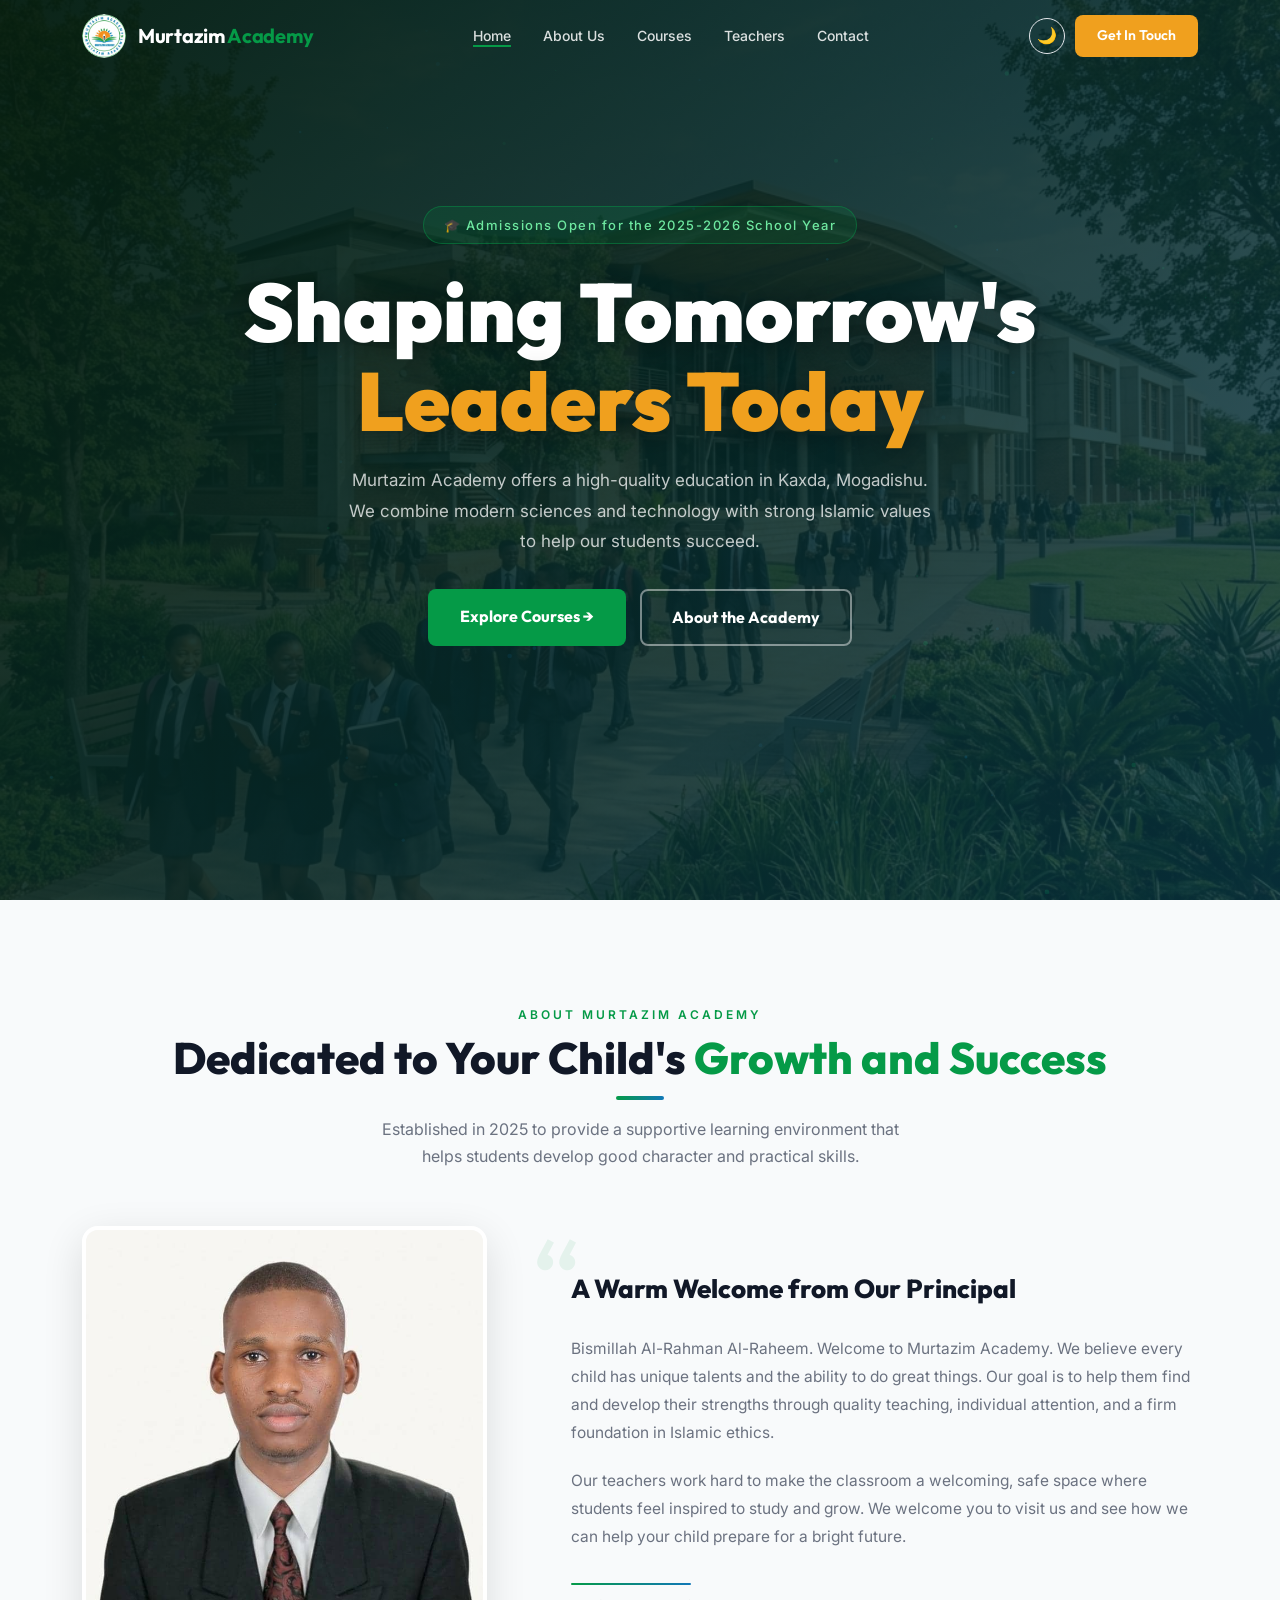
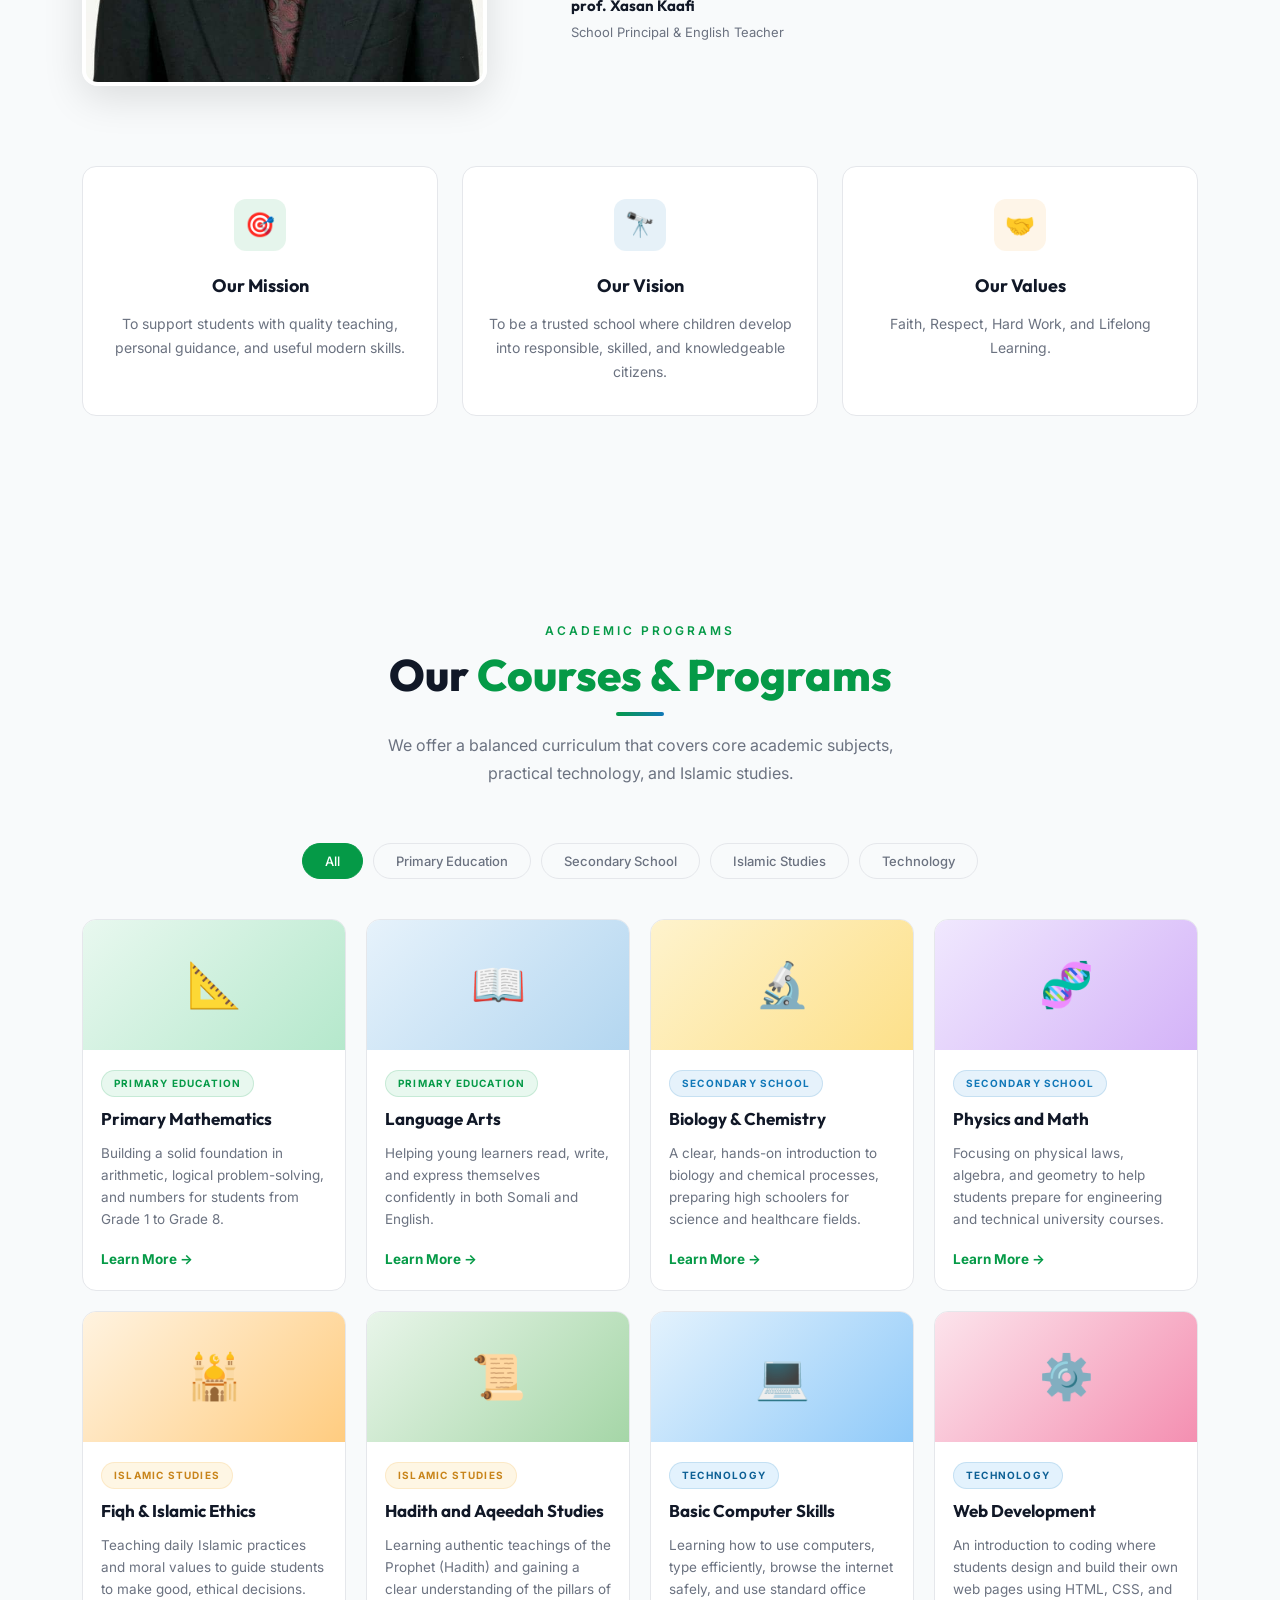
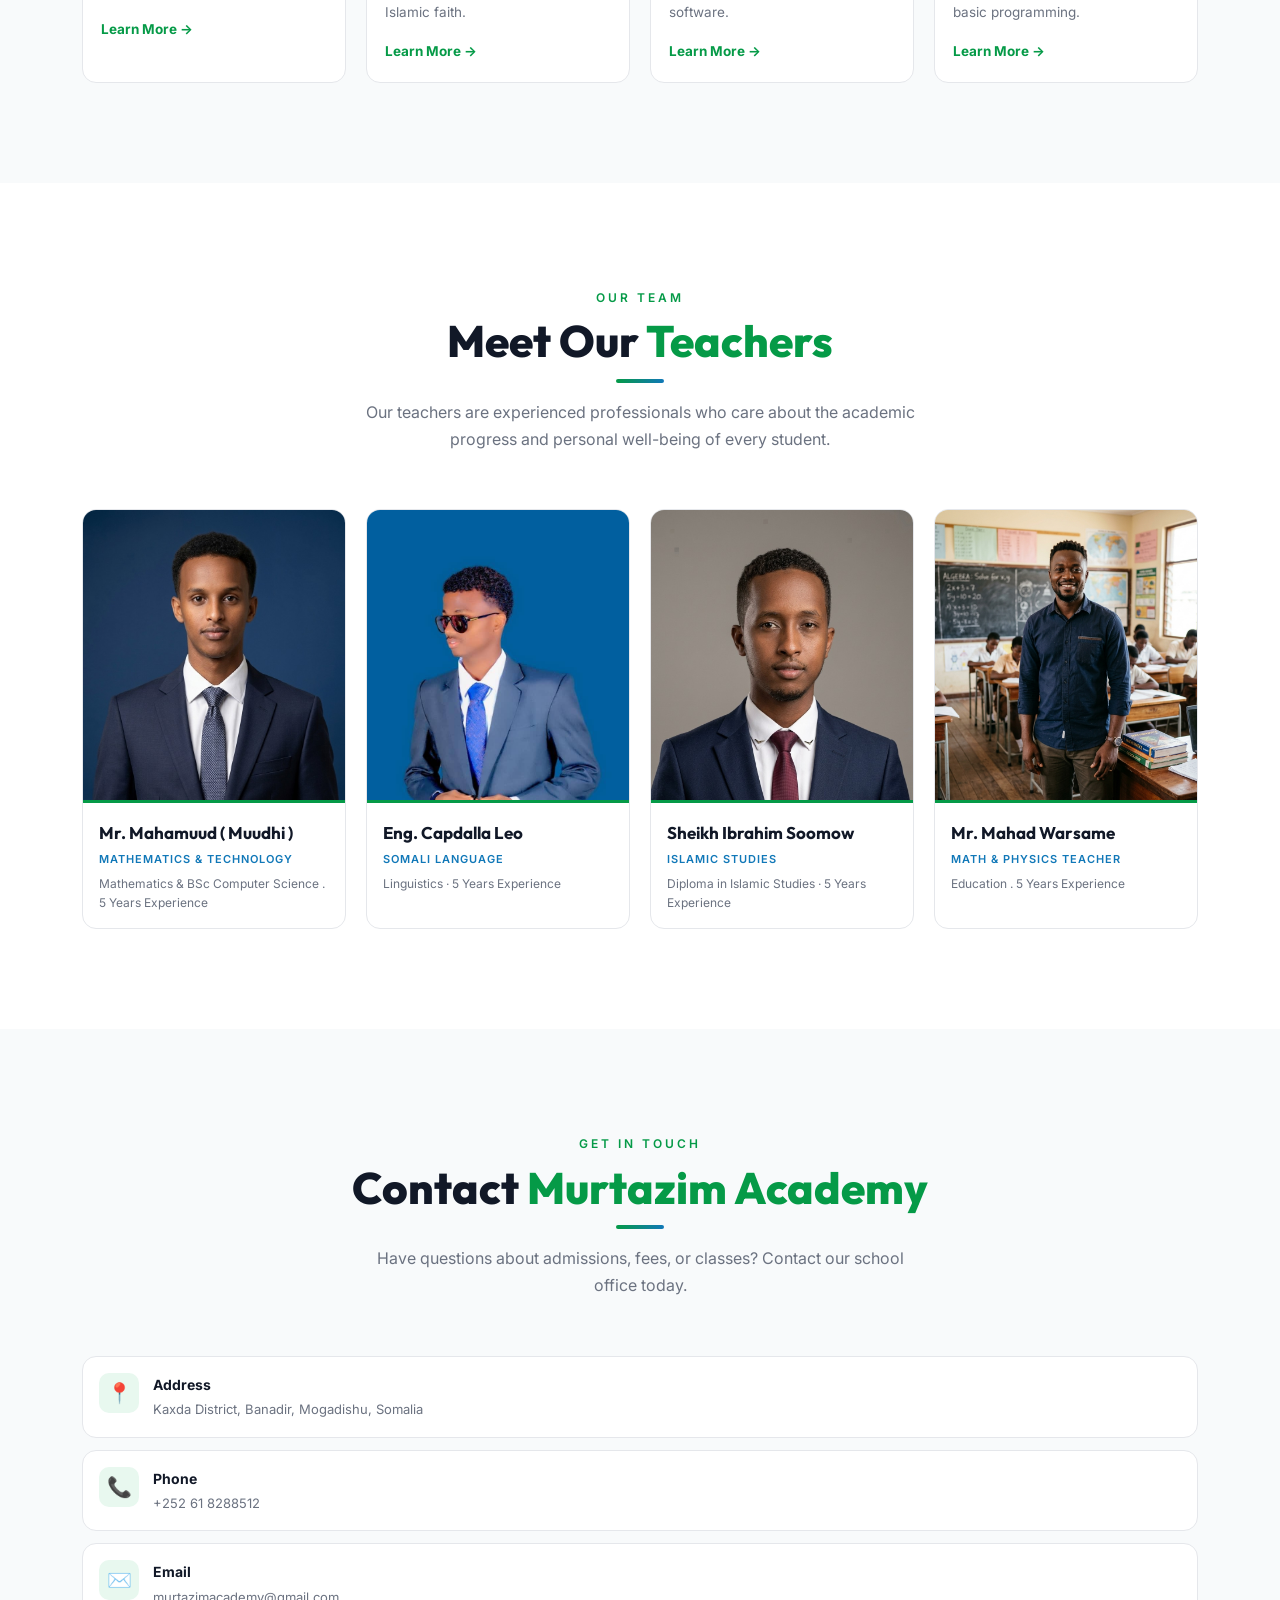
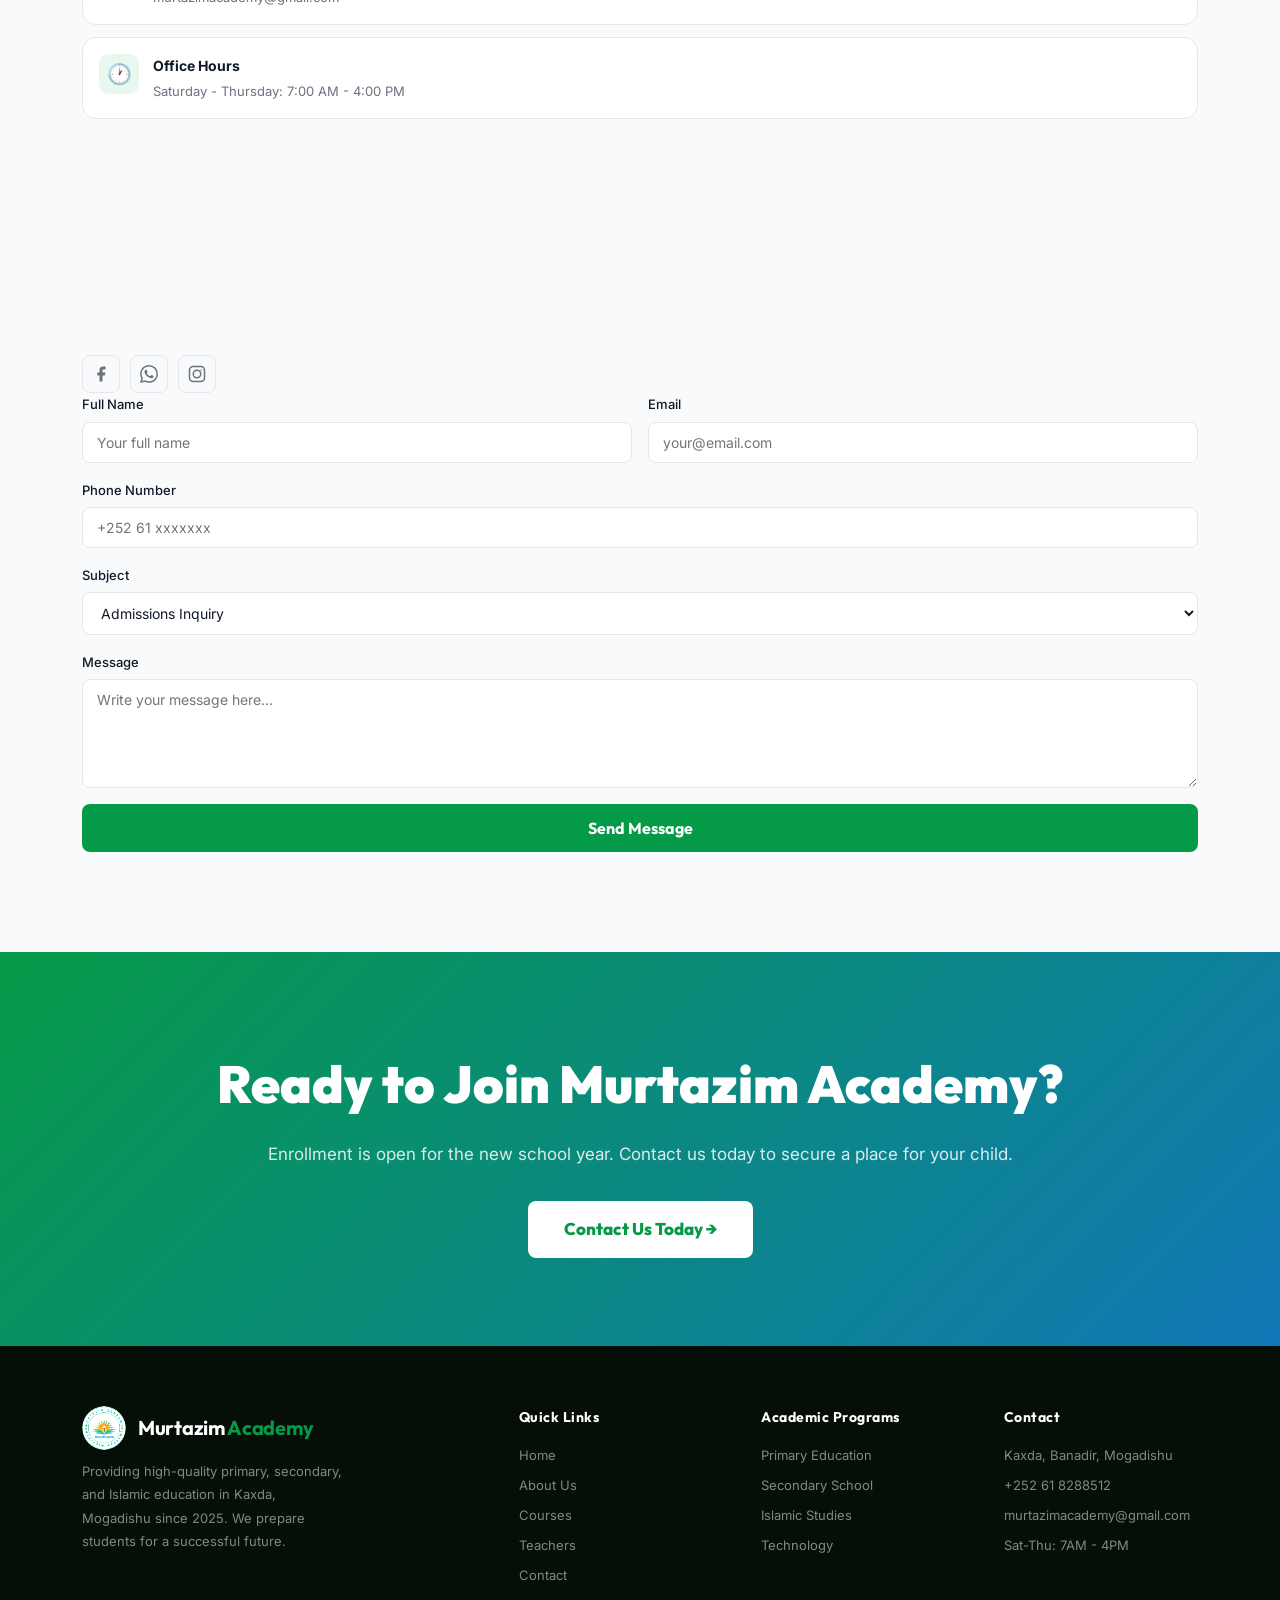
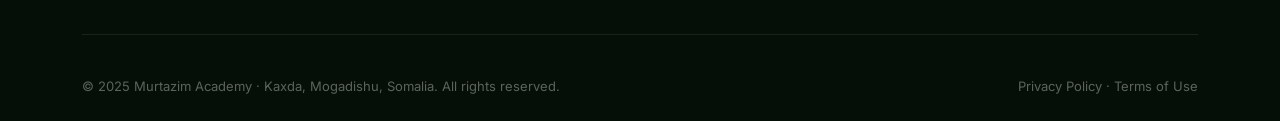
==== commit 47b193cf: "feat: update faculty profile images and adjust footer contact details and image styling" ====
--- a/index.html
+++ b/index.html
@@ -84,7 +84,7 @@
       </div>
       <div class="principal-block">
         <div class="principal-img-wrap reveal-left">
-          <img src="Images/principal.png" alt="School Principal prof. Xasan Kaafi " class="principal-img" />
+          <img src="Images/principal.jpeg " alt="School Principal prof. Xasan Kaafi " class="principal-img" />
         </div>
         <div class="principal-message reveal-right">
           <div class="quote-mark">&ldquo;</div>
@@ -270,7 +270,7 @@
         </div>
         <div class="teacher-card reveal">
           <div class="teacher-img">
-            <img src="Images/teacher_Capdalla.png" alt="Mr. Capdalla Leo"
+            <img src="Images/teacher_Capdalla.jpeg" alt="Mr. Capdalla Leo"
               onerror="this.style.display='none';this.parentElement.querySelector('.teacher-placeholder').style.display='flex'" />
             <div class="teacher-placeholder" style="display:none">👩‍🏫</div>
           </div>
@@ -449,9 +449,9 @@
         <div class="footer-col">
           <h4>Contact</h4>
           <a href="#">Kaxda, Banadir, Mogadishu</a>
-          <a href="tel:+252618493782">+252 61 8493782</a>
-          <a href="mailto:admissions@murtazim.edu.so">admissions@murtazim.edu.so</a>
-          <a href="#">Sun-Thu: 7AM - 4PM</a>
+          <a href="tel:+252618288512">+252 61 8288512</a>
+          <a href="mailto:murtazimacademy@gmail.com">murtazimacademy@gmail.com</a>
+          <a href="#">Sat-Thu: 7AM - 4PM</a>
         </div>
       </div>
       <div class="footer-bottom">
--- a/styles.css
+++ b/styles.css
@@ -508,6 +508,7 @@
   width: 100%;
   height: 460px;
   object-fit: cover;
+  object-position: center top;
   border-radius: 16px;
   box-shadow: var(--shadow-lg);
   border: 4px solid var(--bg-card);
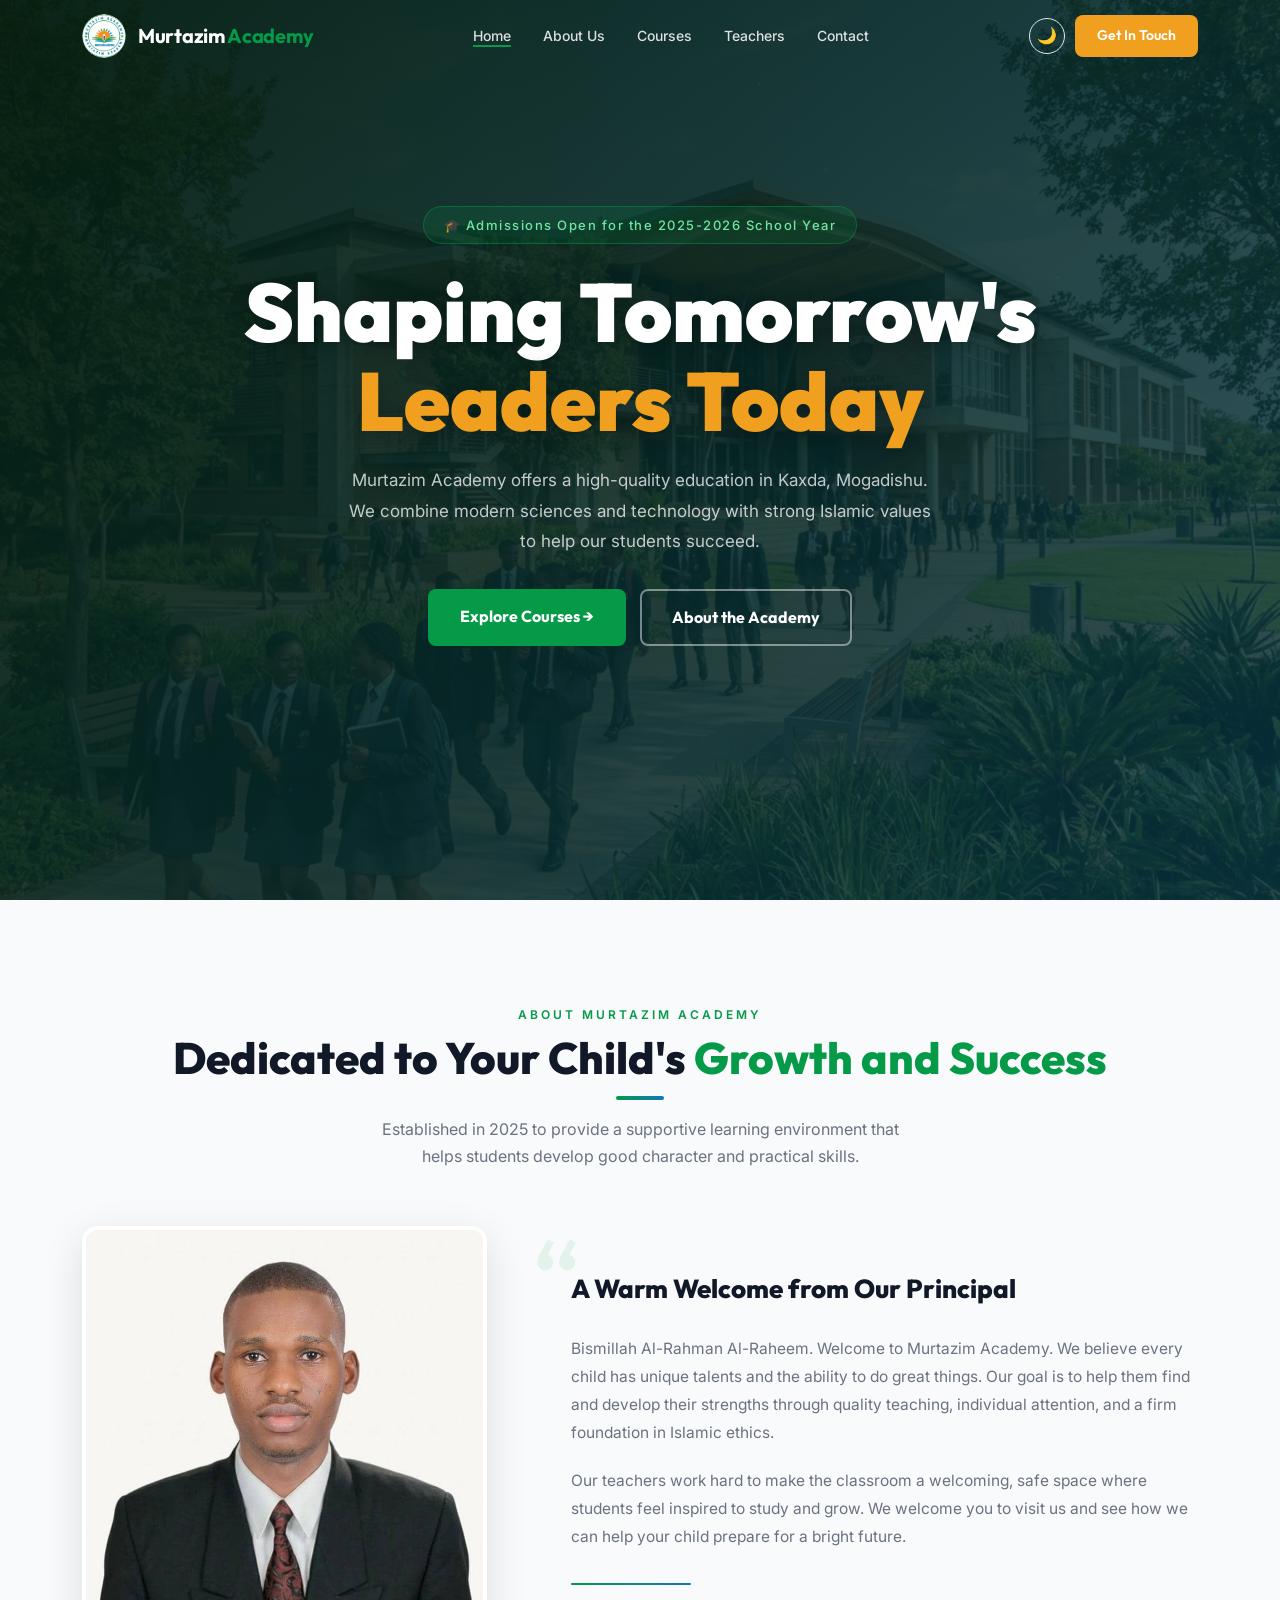
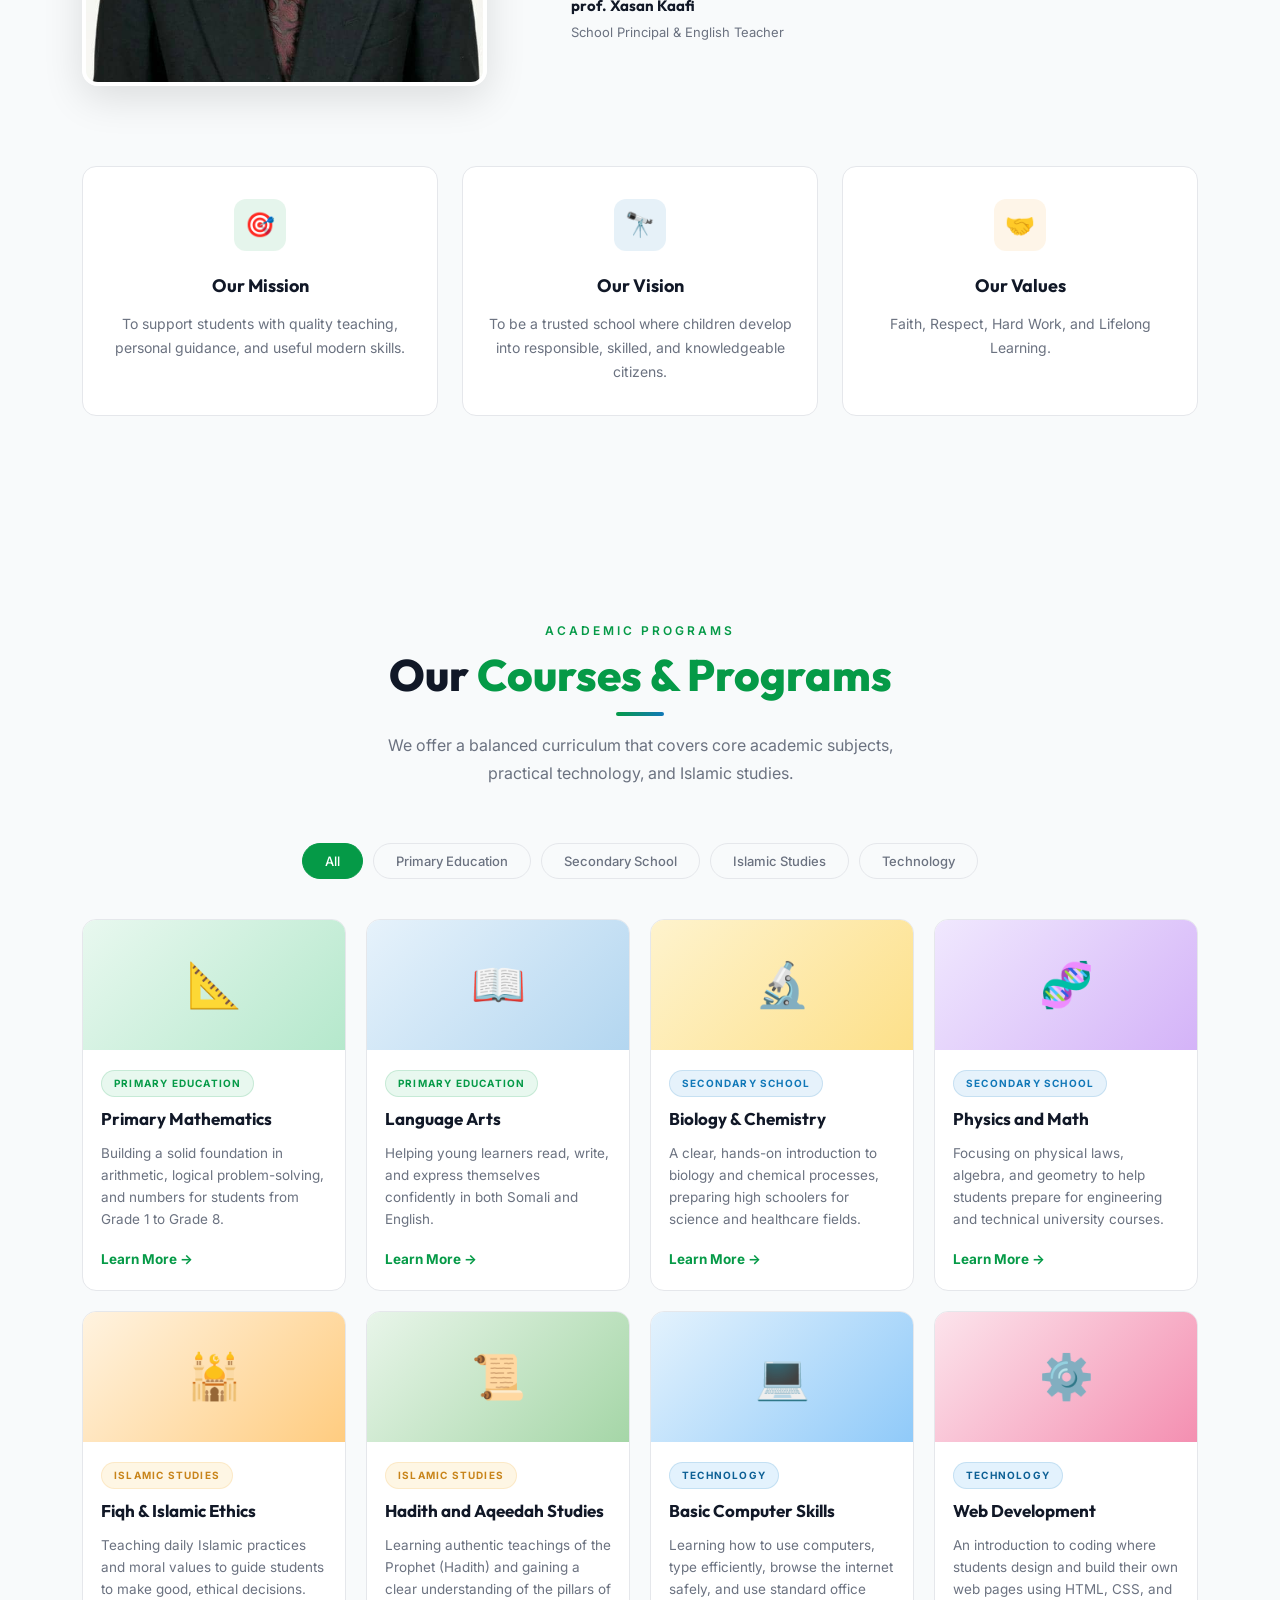
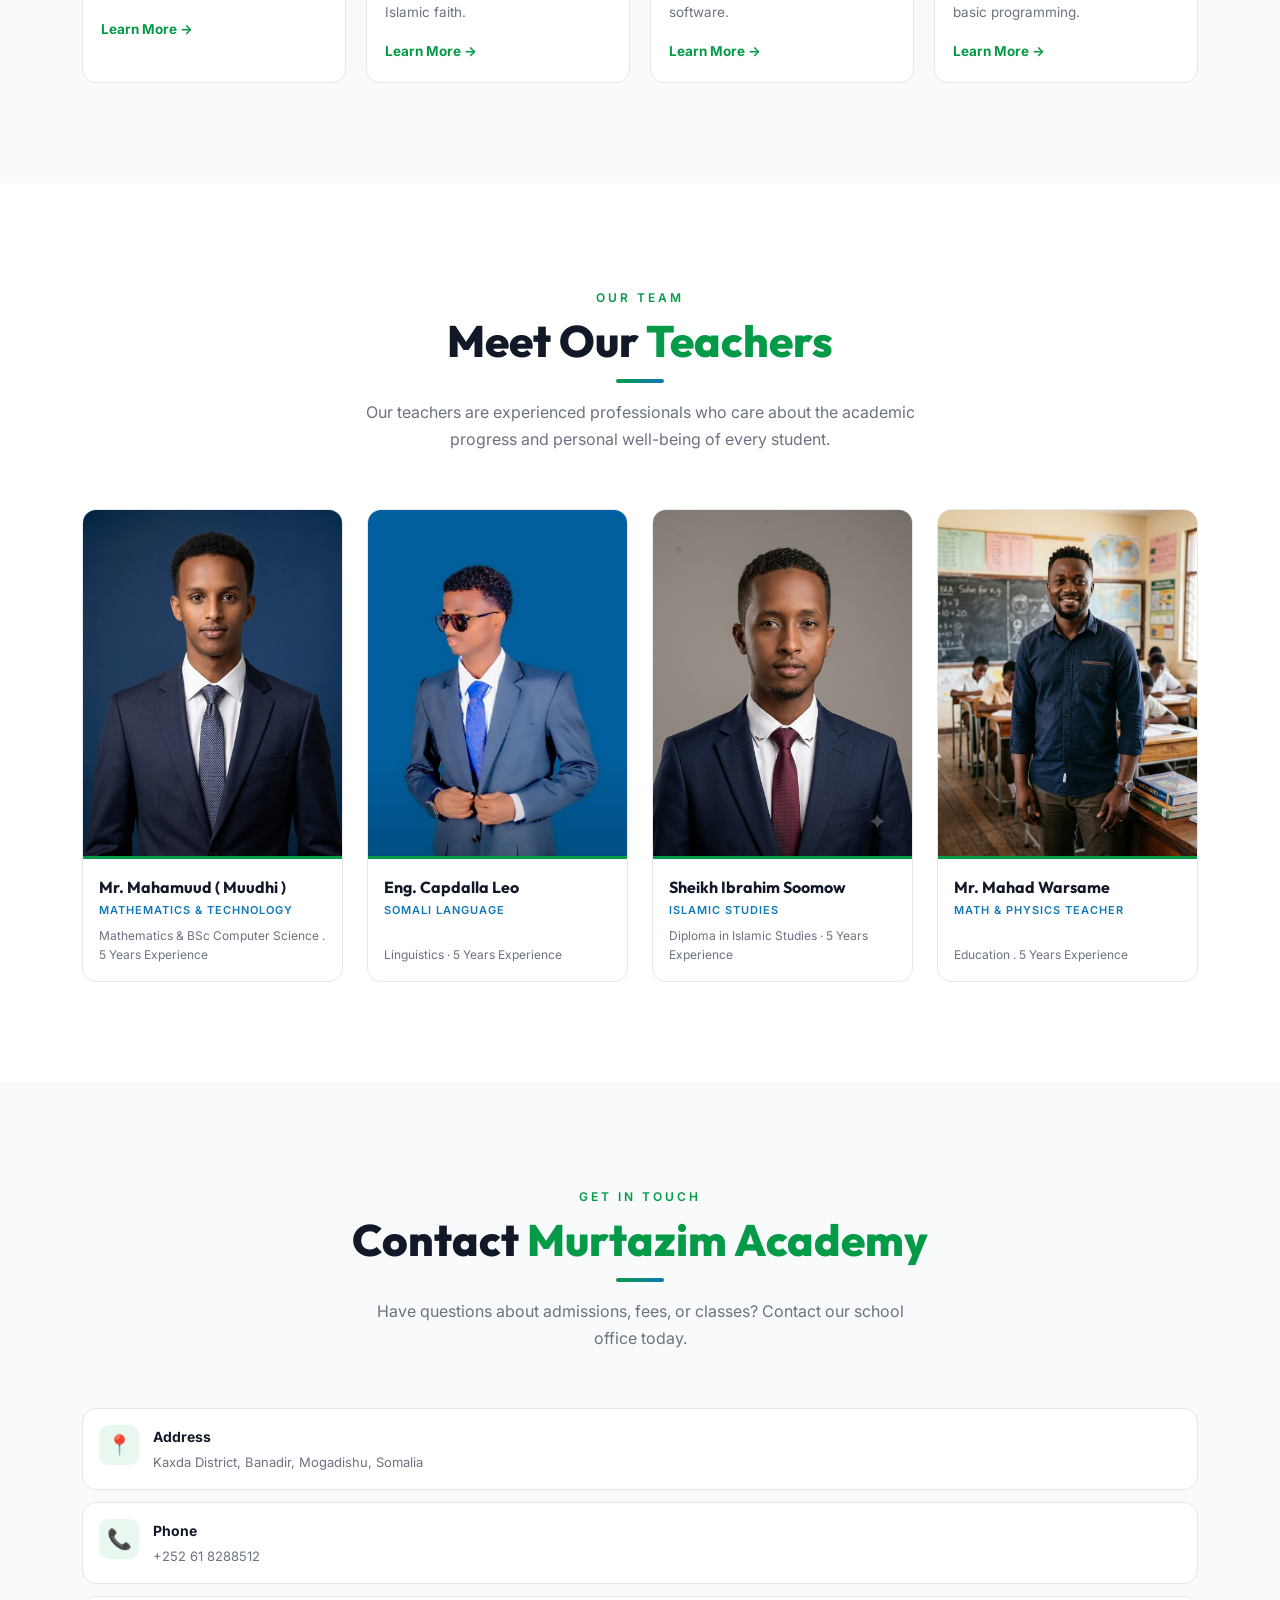
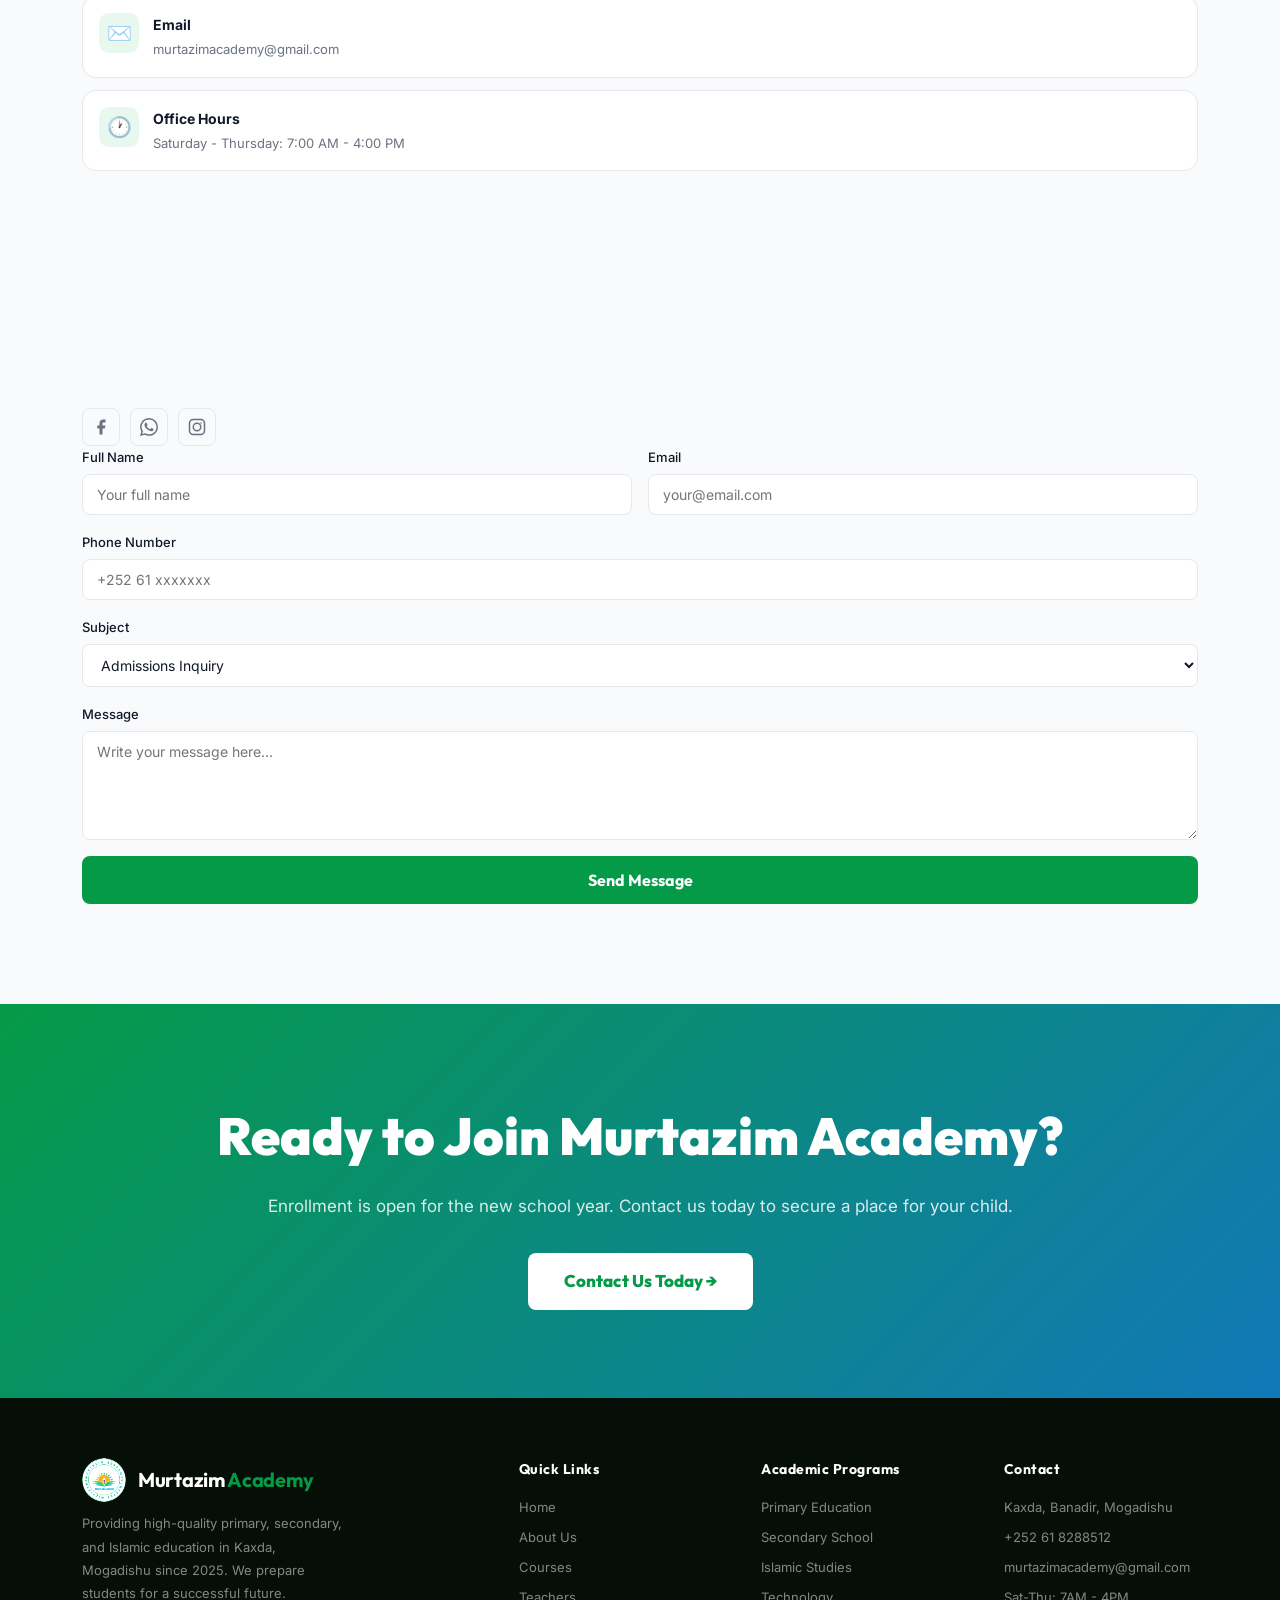
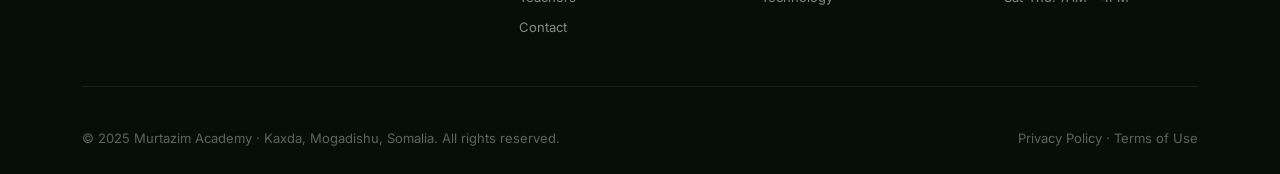
==== commit 031d924b: "refactor: modernize teacher cards with aspect-ratio containers, dynamic object-positioning, and resp" ====
--- a/index.html
+++ b/index.html
@@ -269,7 +269,7 @@
           </div>
         </div>
         <div class="teacher-card reveal">
-          <div class="teacher-img">
+          <div class="teacher-img side-profile">
             <img src="Images/teacher_Capdalla.jpeg" alt="Mr. Capdalla Leo"
               onerror="this.style.display='none';this.parentElement.querySelector('.teacher-placeholder').style.display='flex'" />
             <div class="teacher-placeholder" style="display:none">👩‍🏫</div>
@@ -293,7 +293,7 @@
           </div>
         </div>
         <div class="teacher-card reveal">
-          <div class="teacher-img">
+          <div class="teacher-img wide-shot">
             <img src="Images/teacher_mahad.png" alt="Ms. Mahad Warsame"
               onerror="this.style.display='none';this.parentElement.querySelector('.teacher-placeholder').style.display='flex'" />
             <div class="teacher-placeholder" style="display:none">👩‍🏫</div>
--- a/styles.css
+++ b/styles.css
@@ -885,7 +885,7 @@
 .teachers-grid {
   display: grid;
   grid-template-columns: repeat(4, 1fr);
-  gap: 20px;
+  gap: 24px;
 }
 
 .teacher-card {
@@ -894,26 +894,42 @@
   border: 1px solid var(--border);
   background: var(--bg-card);
   transition: transform var(--trans), box-shadow var(--trans);
+  display: flex;
+  flex-direction: column;
 }
 
 .teacher-card:hover {
-  transform: translateY(-5px);
+  transform: translateY(-6px);
   box-shadow: var(--shadow-lg);
 }
 
+/* Portrait-ratio container — always consistent across breakpoints */
 .teacher-img {
   position: relative;
-  height: 290px;
+  width: 100%;
+  aspect-ratio: 3 / 4;
   overflow: hidden;
   background: var(--bg3);
+  flex-shrink: 0;
 }
 
 .teacher-img img {
   width: 100%;
   height: 100%;
   object-fit: cover;
-  object-position: top;
-  transition: transform 0.5s ease;
+  object-position: center top;
+  transition: transform 0.55s ease;
+  display: block;
+}
+
+/* Classroom / wide shot — keep subject centred rather than pulling to top edge */
+.teacher-img.wide-shot img {
+  object-position: center 20%;
+}
+
+/* Side-profile shot — nudge toward center so face stays visible */
+.teacher-img.side-profile img {
+  object-position: 40% top;
 }
 
 .teacher-card:hover .teacher-img img {
@@ -930,19 +946,38 @@
   background: var(--bg3);
 }
 
-
+/* Gradient overlay that fades bottom of image into card bg for a premium look */
+.teacher-img::after {
+  content: '';
+  position: absolute;
+  bottom: 0;
+  left: 0;
+  right: 0;
+  height: 30%;
+  background: linear-gradient(
+    to bottom,
+    transparent 0%,
+    rgba(0, 0, 0, 0.18) 100%
+  );
+  pointer-events: none;
+}
 
 .teacher-info {
-  padding: 16px;
+  padding: 18px 16px 16px;
   border-top: 3px solid var(--green);
+  flex: 1;
+  display: flex;
+  flex-direction: column;
+  gap: 2px;
 }
 
 .teacher-info h3 {
   font-family: var(--font-head);
-  font-size: 17px;
+  font-size: 16px;
   font-weight: 700;
   color: var(--text);
   margin-bottom: 2px;
+  line-height: 1.3;
 }
 
 .teacher-info span {
@@ -952,13 +987,14 @@
   color: var(--blue);
   text-transform: uppercase;
   letter-spacing: 1px;
-  margin-bottom: 5px;
+  margin-bottom: 4px;
 }
 
 .teacher-info p {
   font-size: 12px;
   color: var(--text-muted);
   line-height: 1.6;
+  margin-top: auto;
 }
 
 .teacher-bio {
@@ -1292,6 +1328,15 @@
 
   .teachers-grid {
     grid-template-columns: repeat(2, 1fr);
+    gap: 20px;
+  }
+}
+
+/* Tablet portrait – 3-column teachers looks better than 4 */
+@media(max-width:900px) {
+  .teachers-grid {
+    grid-template-columns: repeat(2, 1fr);
+    gap: 18px;
   }
 }
 
@@ -1379,9 +1424,22 @@
   }
 
   .courses-grid,
-  .teachers-grid,
   .about-pillars-row {
     grid-template-columns: 1fr;
+  }
+
+  /* On small phones show 2 teacher cards side by side — image is tall enough */
+  .teachers-grid {
+    grid-template-columns: repeat(2, 1fr);
+    gap: 14px;
+  }
+
+  .teacher-info h3 {
+    font-size: 14px;
+  }
+
+  .teacher-info span {
+    font-size: 10px;
   }
 
   .hero-title {
@@ -1392,4 +1450,12 @@
     font-size: 15px;
     padding: 0 10px;
   }
+}
+
+/* Very small phones – stack to single column */
+@media(max-width:380px) {
+  .teachers-grid {
+    grid-template-columns: 1fr;
+    gap: 16px;
+  }
 }
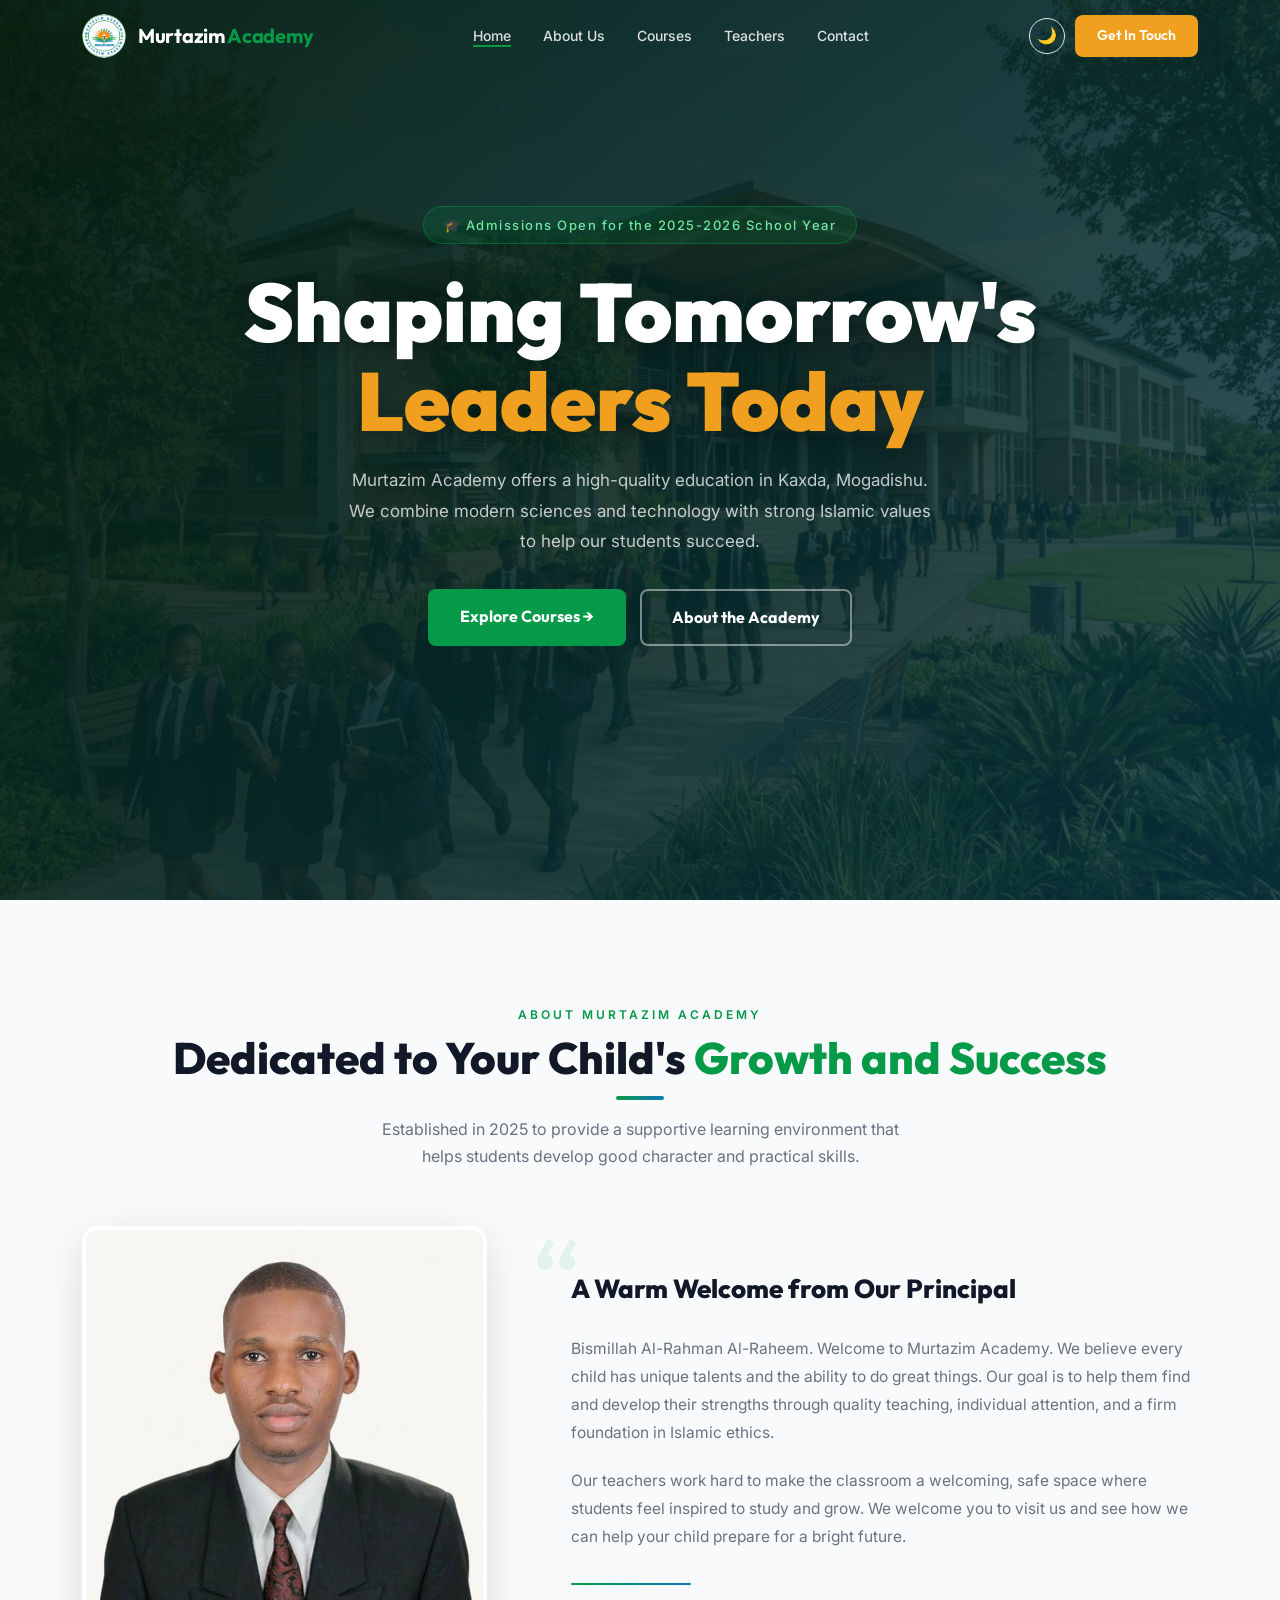
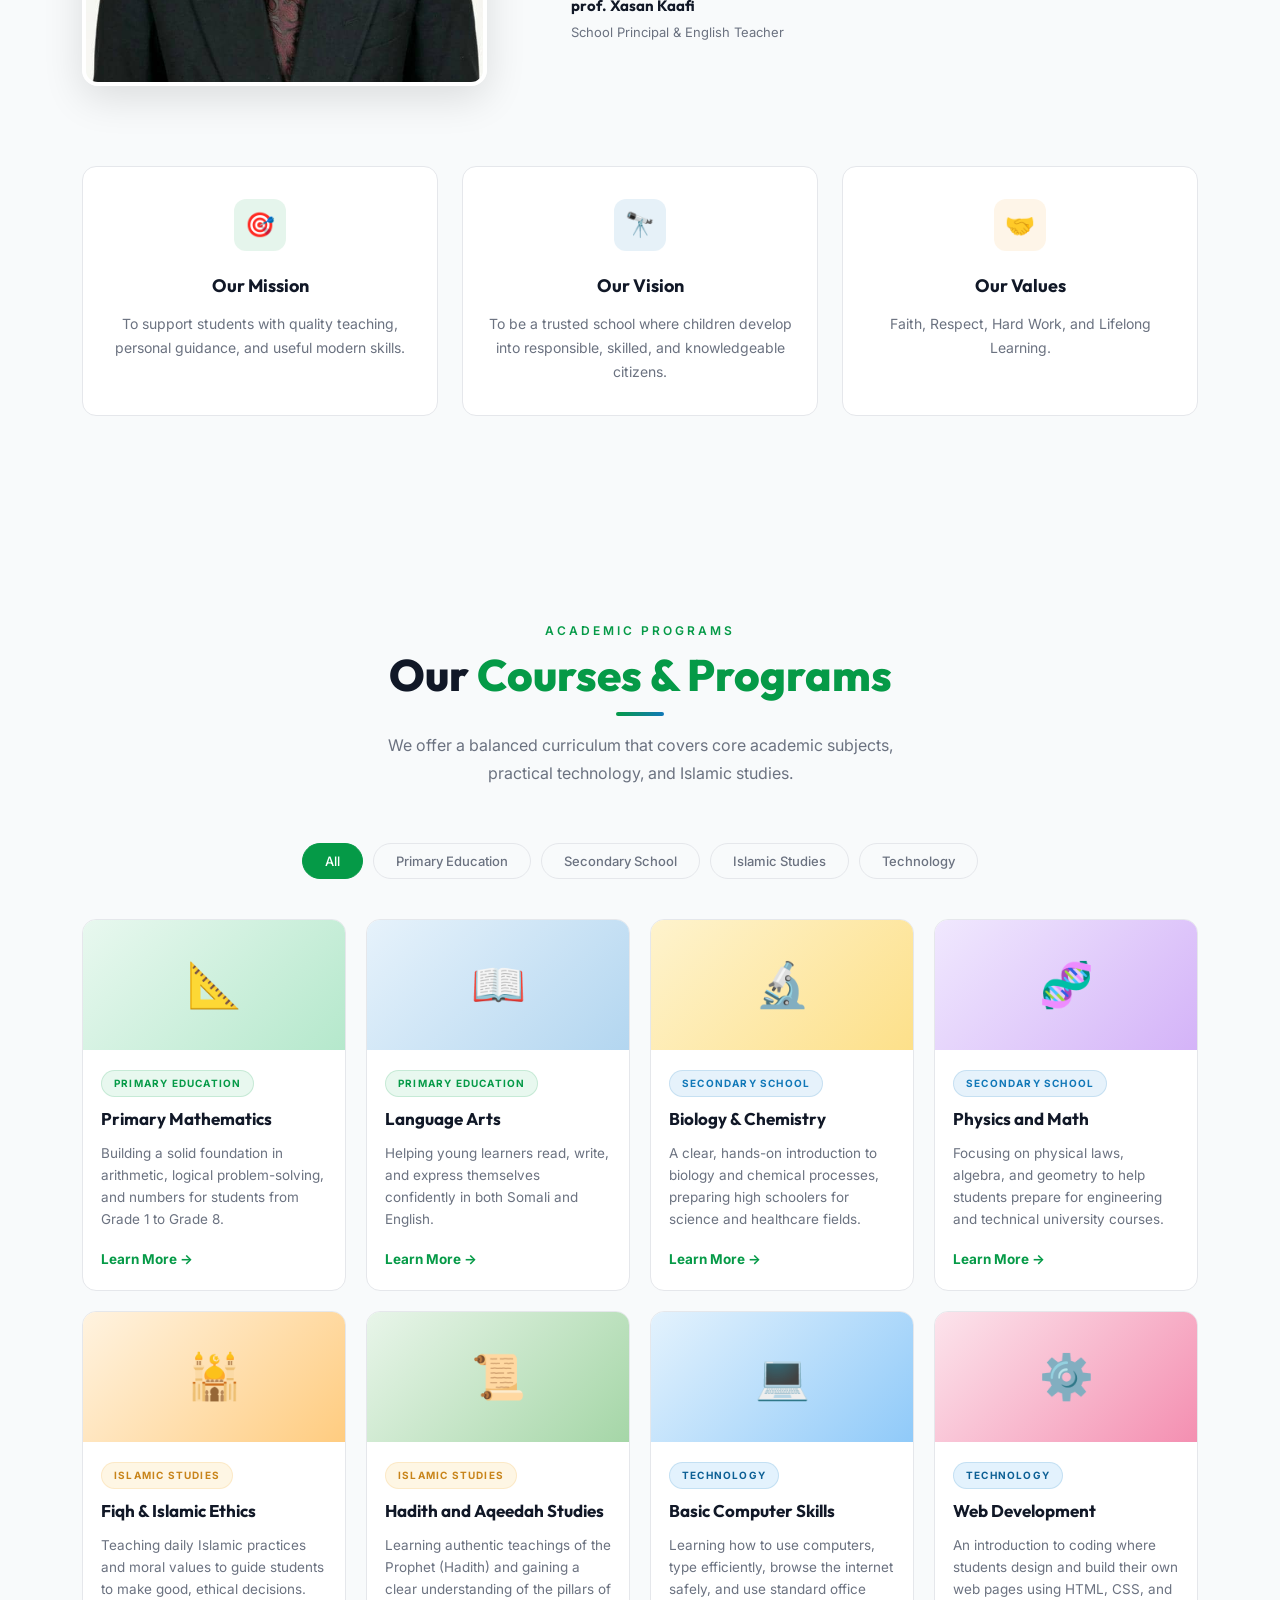
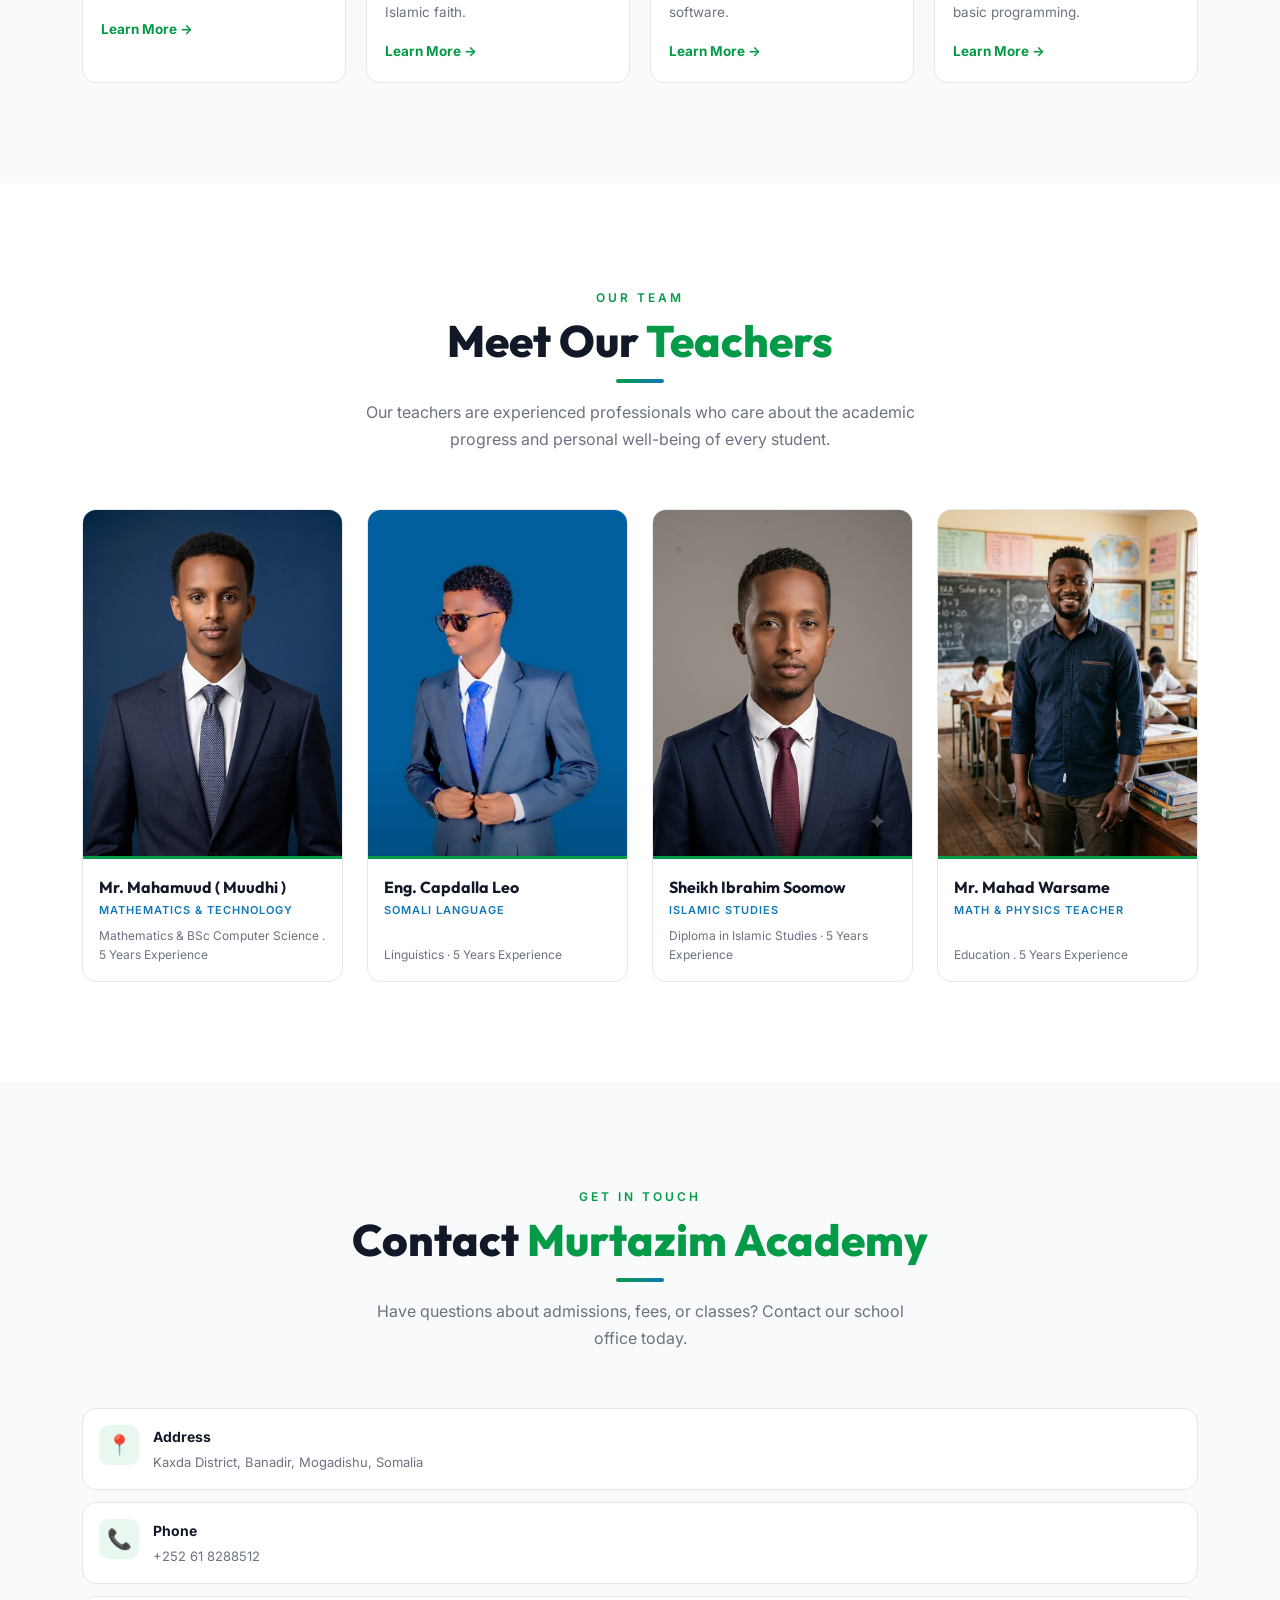
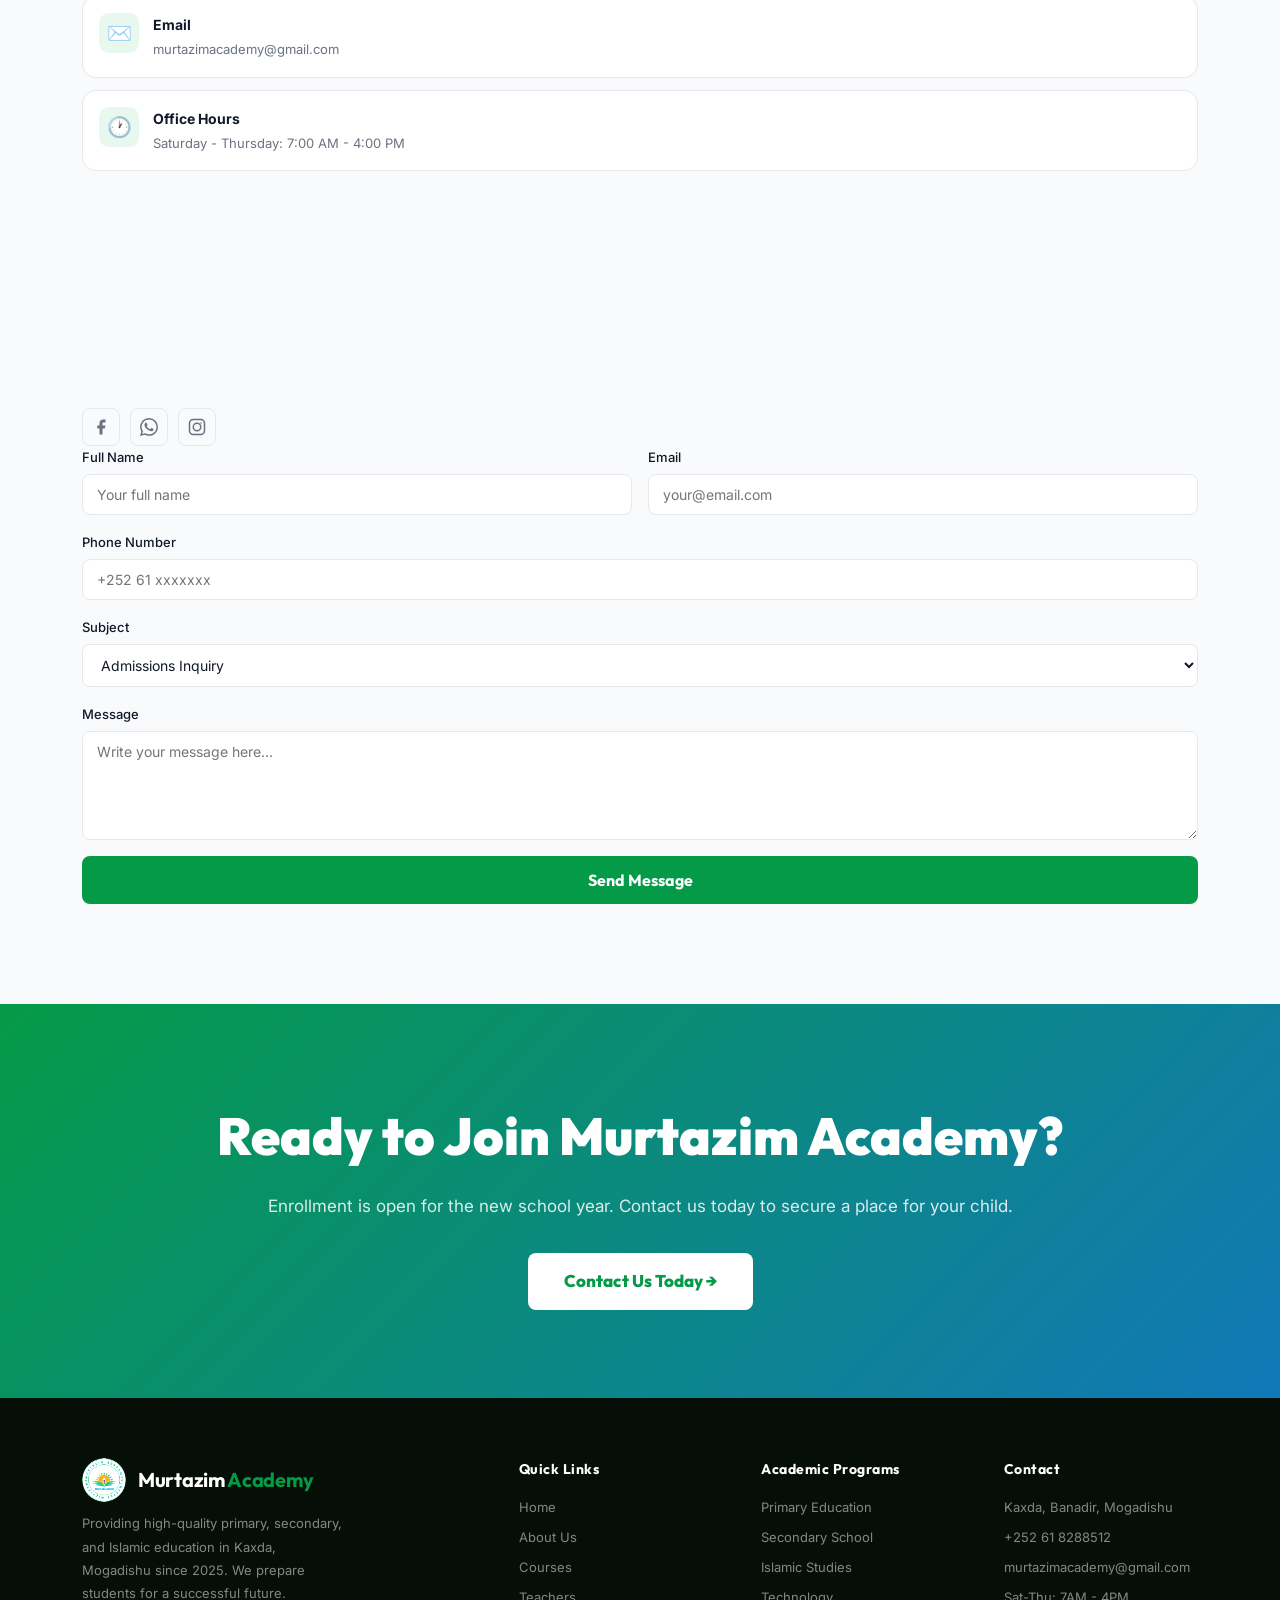
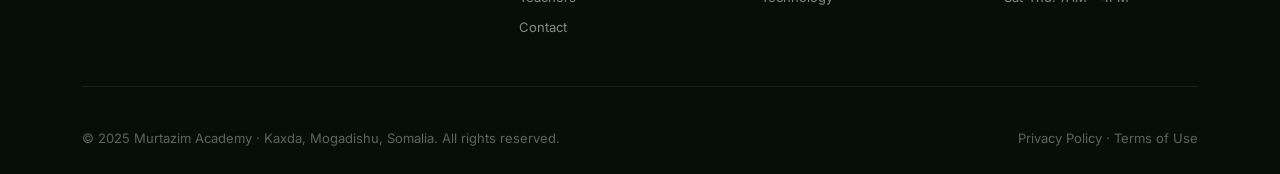
==== commit 8bf2e63b: "Add Google site verification meta tag Added Google site verification meta tag for SEO." ====
--- a/index.html
+++ b/index.html
@@ -11,6 +11,7 @@
   <link rel="stylesheet" href="styles.css" />
   <link rel="preconnect" href="https://fonts.googleapis.com">
   <link rel="canonical" href="https://muudhi.github.io/Murtazim-Academy/" />
+  <meta name="google-site-verification" content="crZ3d3zHlzba93Xcl_myyLMfBYrJnmVBOVDkAL_272Y" />
   <link
     href="https://fonts.googleapis.com/css2?family=Inter:wght@300;400;500;600&family=Outfit:wght@500;600;700;800;900&display=swap"
     rel="stylesheet">
@@ -464,4 +465,4 @@
   <script src="script.js"></script>
 </body>
 
-</html>+</html>
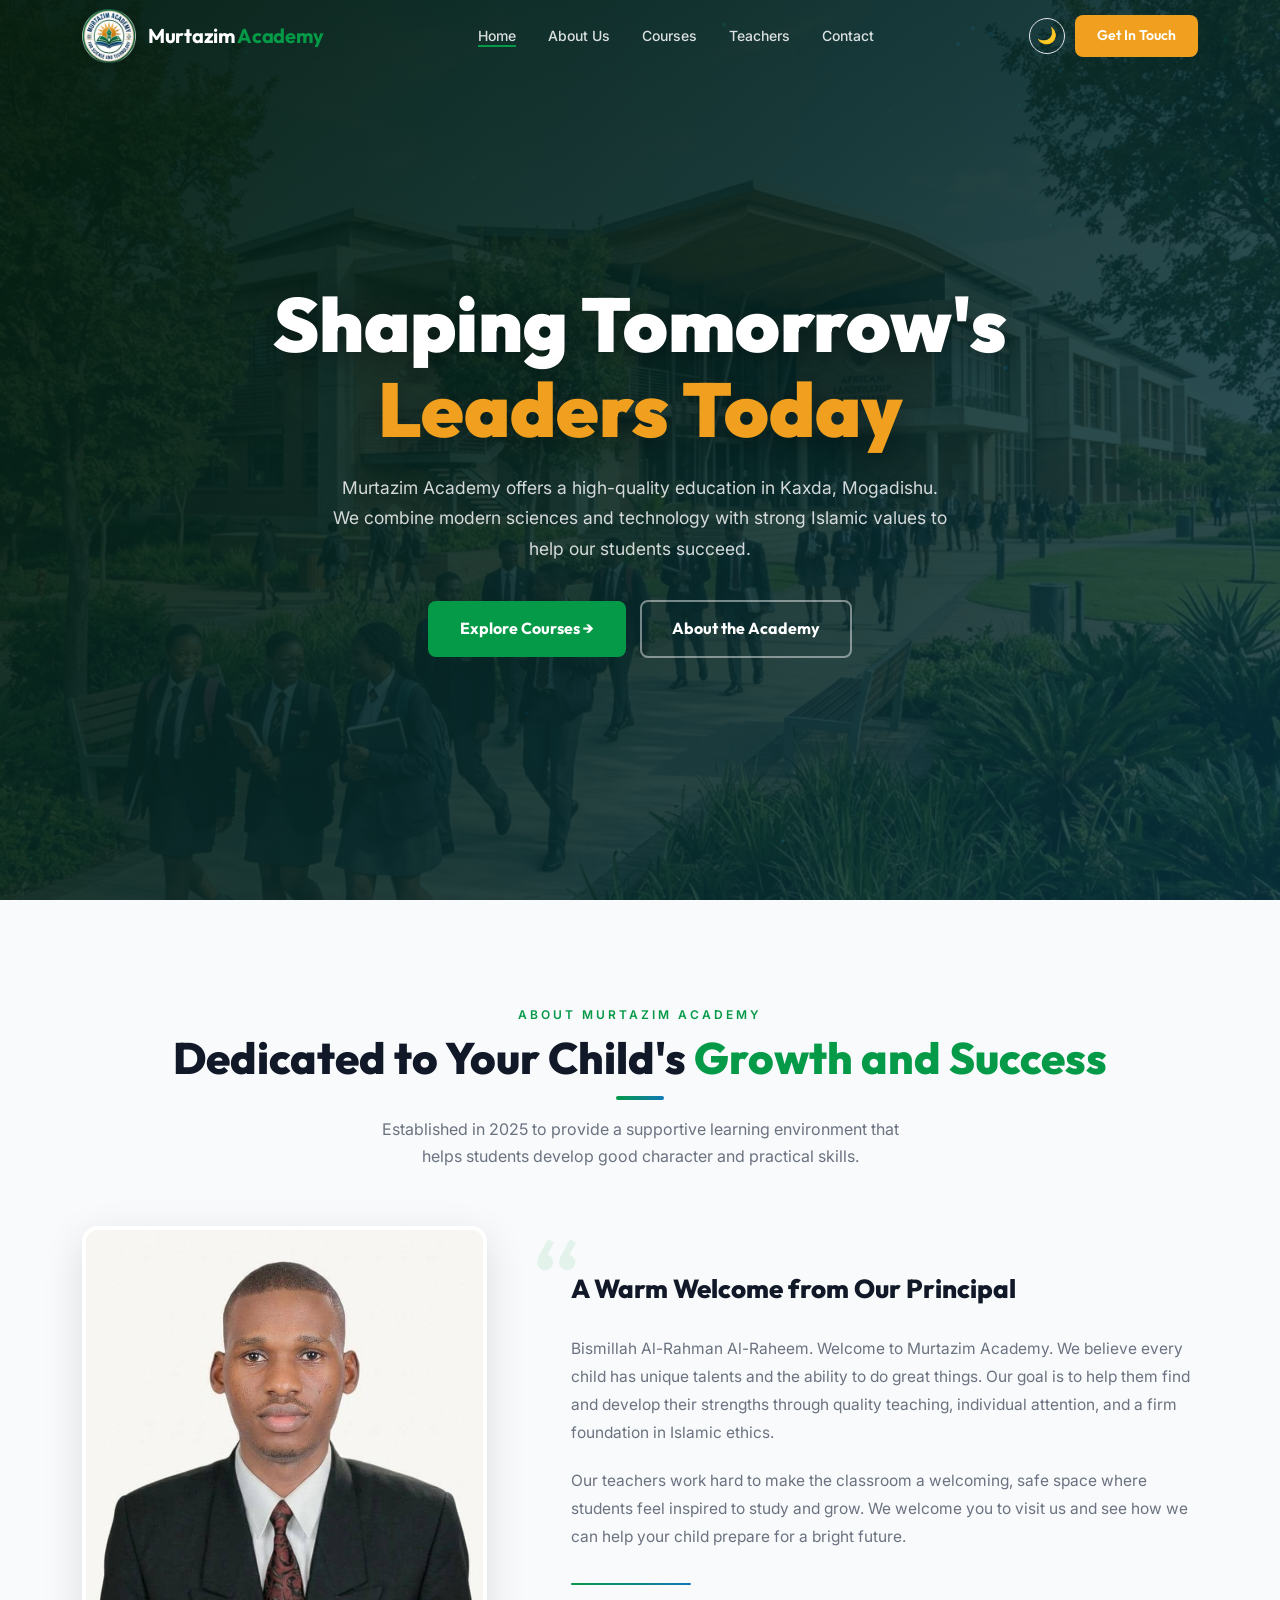
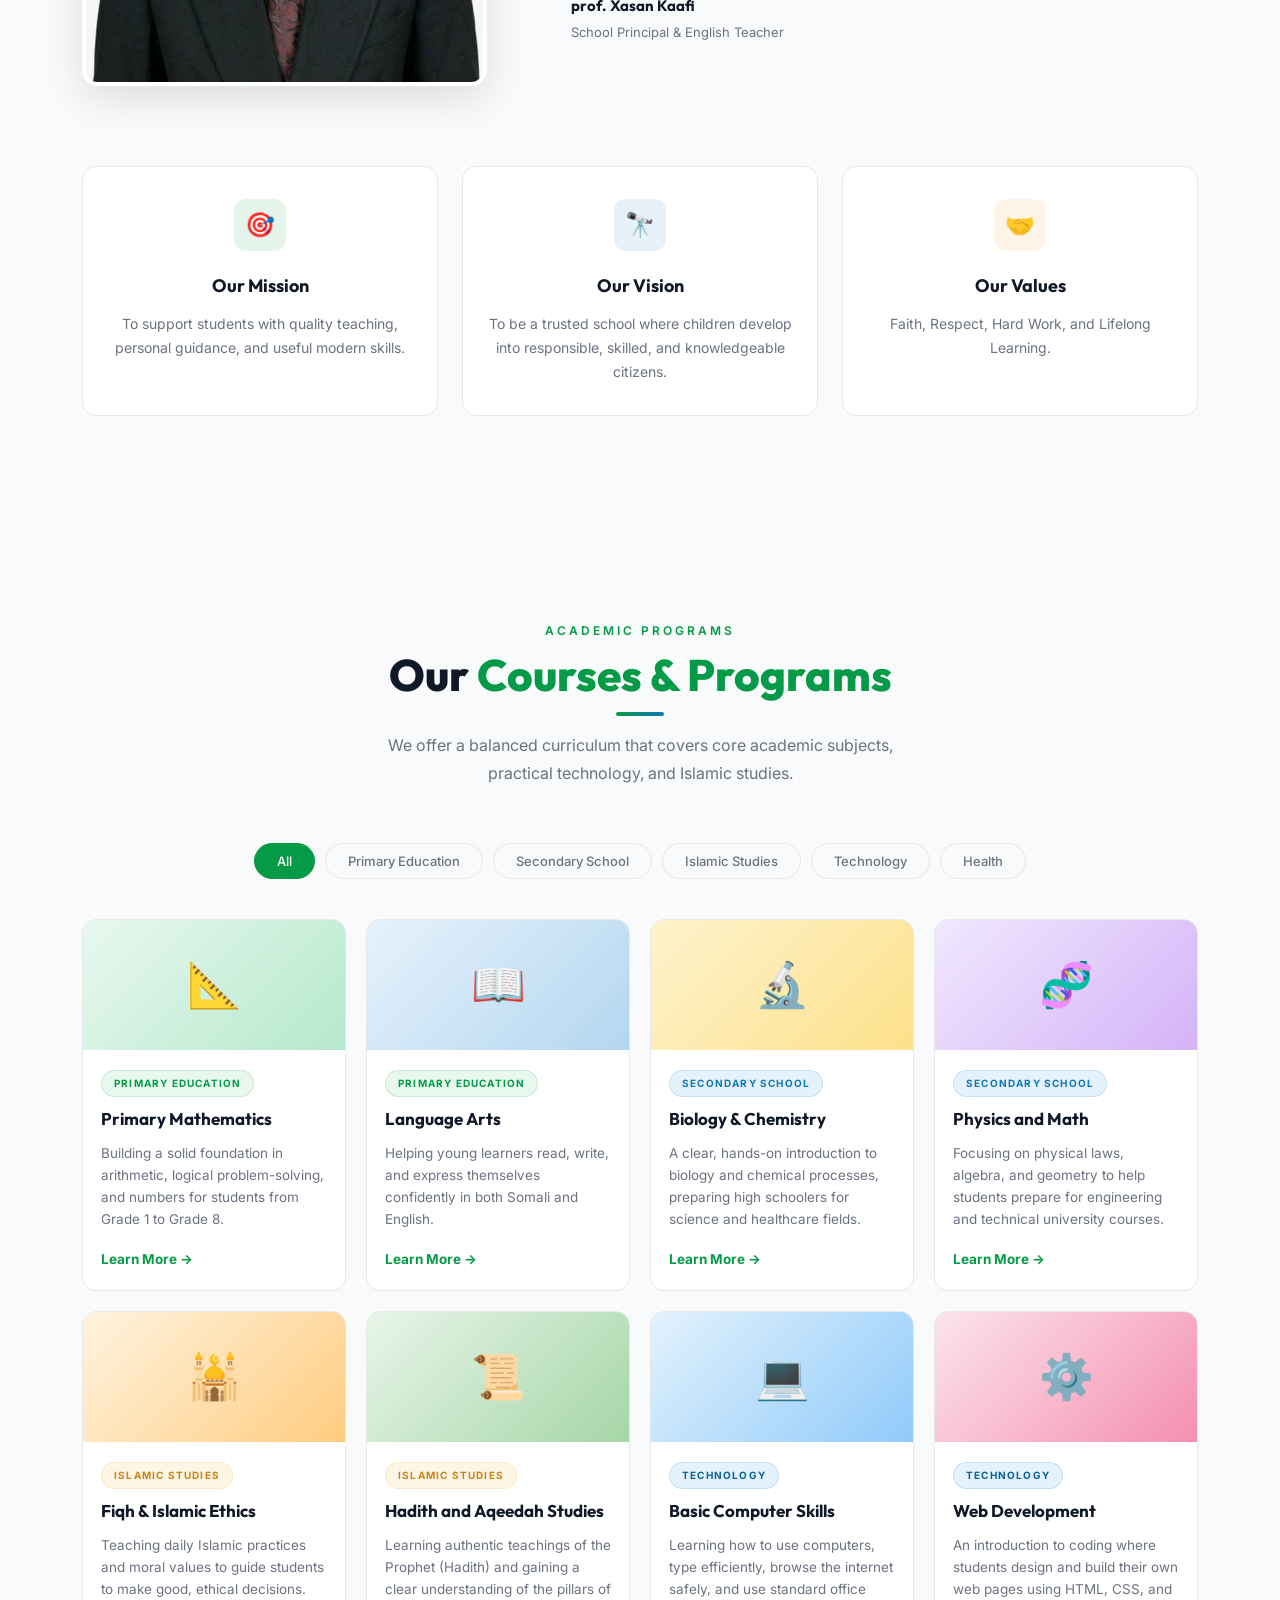
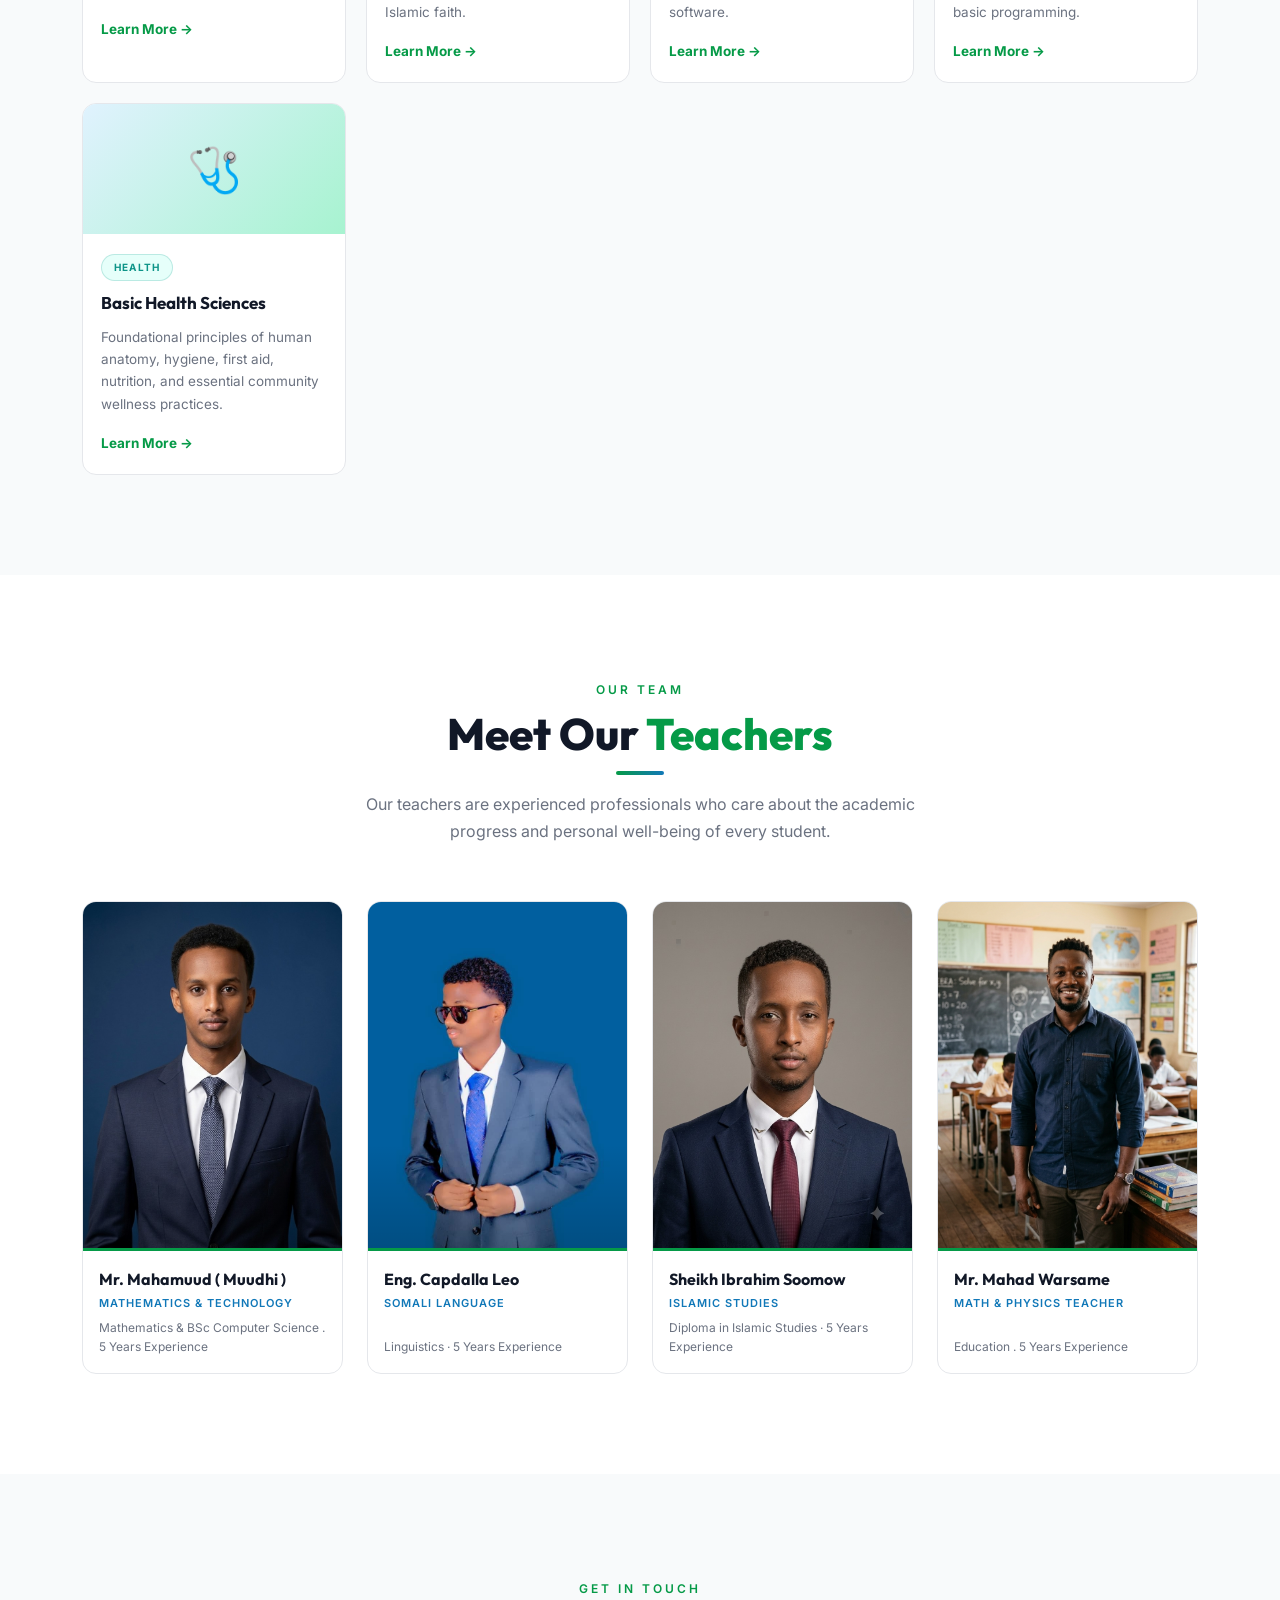
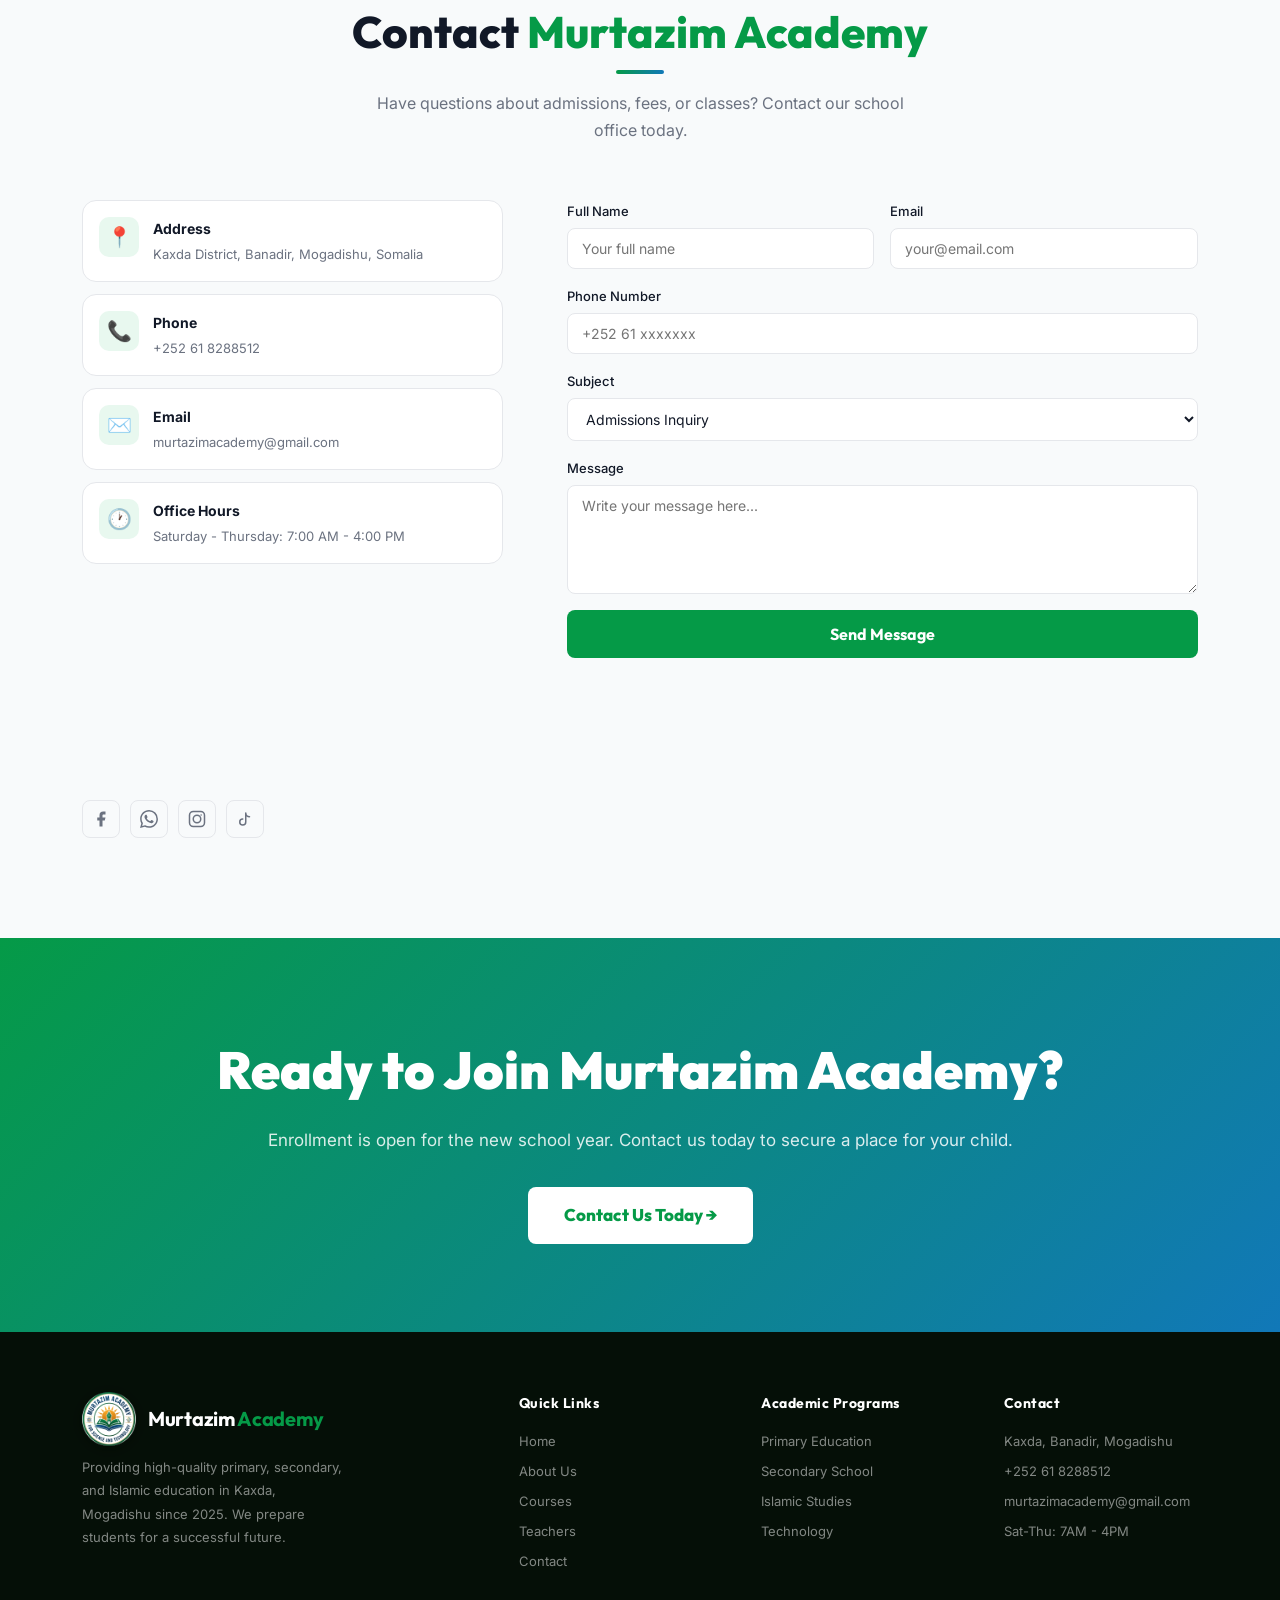
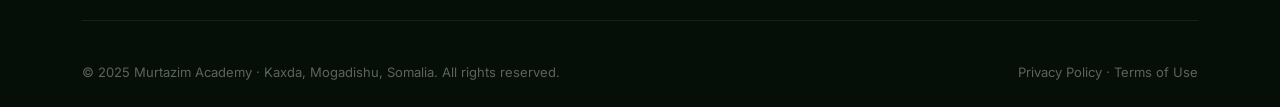
==== commit 5b3ccd30: "Initial commit" ====
--- a/index.html
+++ b/index.html
@@ -10,8 +10,13 @@
   <link rel="icon" type="image/png" href="Images/Murtazim-Logo.png" />
   <link rel="stylesheet" href="styles.css" />
   <link rel="preconnect" href="https://fonts.googleapis.com">
-  <link rel="canonical" href="https://muudhi.github.io/Murtazim-Academy/" />
+
+  <!-- Canonical tag updated to Vercel production domain -->
+  <link rel="canonical" href="https://masms.vercel.app/" />
+
+  <!-- Verification meta tag for Search Console -->
   <meta name="google-site-verification" content="crZ3d3zHlzba93Xcl_myyLMfBYrJnmVBOVDkAL_272Y" />
+
   <link
     href="https://fonts.googleapis.com/css2?family=Inter:wght@300;400;500;600&family=Outfit:wght@500;600;700;800;900&display=swap"
     rel="stylesheet">
@@ -55,7 +60,6 @@
     <div class="hero-bg-img"></div>
     <div class="hero-overlay"></div>
     <div class="hero-content">
-      <div class="hero-badge reveal">🎓 Admissions Open for the 2025-2026 School Year</div>
       <h1 class="hero-title reveal">
         Shaping Tomorrow's<br>
         <span>Leaders Today</span>
@@ -146,6 +150,7 @@
         <button class="f-btn" data-filter="secondary">Secondary School</button>
         <button class="f-btn" data-filter="islamic">Islamic Studies</button>
         <button class="f-btn" data-filter="tech">Technology</button>
+        <button class="f-btn" data-filter="health">Health</button>
       </div>
       <div class="courses-grid" id="coursesGrid">
         <div class="course-card reveal" data-cat="primary">
@@ -239,6 +244,18 @@
             <h3>Web Development</h3>
             <p>An introduction to coding where students design and build their own web pages using HTML, CSS, and basic
               programming.</p>
+            <a href="#contact" class="course-link">Learn More →</a>
+          </div>
+        </div>
+        <div class="course-card reveal" data-cat="health">
+          <div class="course-img-wrap">
+            <div class="course-img-placeholder ci-health">🩺</div>
+          </div>
+          <div class="course-body">
+            <div class="course-tag tag-health">Health</div>
+            <h3>Basic Health Sciences</h3>
+            <p>Foundational principles of human anatomy, hygiene, first aid, nutrition, and essential community wellness
+              practices.</p>
             <a href="#contact" class="course-link">Learn More →</a>
           </div>
         </div>
@@ -318,7 +335,7 @@
         <div class="title-bar center"></div>
         <p class="sec-desc">Have questions about admissions, fees, or classes? Contact our school office today.</p>
       </div>
-      <div class="contact-gr id">
+      <div class="contact-grid">
         <div class="contact-info reveal-left">
           <div class="ci-card">
             <div class="ci-icon">📍</div>
@@ -372,6 +389,12 @@
                 <circle cx="17.5" cy="6.5" r="1" fill="currentColor" stroke="none" />
               </svg>
             </a>
+            <a href="#" class="soc-btn" aria-label="TikTok">
+              <svg viewBox="0 0 24 24" fill="none" stroke="currentColor" stroke-width="2" width="18" height="18"
+                stroke-linecap="round" stroke-linejoin="round">
+                <path d="M9 12a4 4 0 1 0 4 4V4a5 5 0 0 0 5 5" />
+              </svg>
+            </a>
           </div>
         </div>
         <form class="contact-form reveal-right" id="contactForm" action="https://api.web3forms.com/submit"
@@ -465,4 +488,4 @@
   <script src="script.js"></script>
 </body>
 
-</html>
+</html>
--- a/styles.css
+++ b/styles.css
@@ -55,6 +55,8 @@
 
 html {
   scroll-behavior: smooth;
+  overflow-x: hidden;
+  width: 100%;
 }
 
 body {
@@ -63,6 +65,7 @@
   color: var(--text);
   line-height: 1.7;
   overflow-x: hidden;
+  width: 100%;
   transition: background var(--trans), color var(--trans);
 }
 
@@ -260,25 +263,27 @@
 }
 
 .logo-icon-wrap {
-  width: 44px;
-  height: 44px;
+  width: 54px;
+  height: 54px;
   border-radius: 50%;
-  overflow: hidden;
+  overflow: visible;
   display: flex;
   align-items: center;
   justify-content: center;
   transition: transform var(--trans);
+  flex-shrink: 0;
 }
 
 .logo:hover .logo-icon-wrap {
-  transform: rotate(5deg) scale(1.05);
+  transform: rotate(6deg) scale(1.08);
 }
 
 .logo-img {
   width: 100%;
   height: 100%;
-  object-fit: cover;
-  border-radius: 50%;
+  object-fit: contain;
+  border-radius: 0;
+  filter: drop-shadow(0 2px 6px rgba(0, 0, 0, 0.18));
 }
 
 .logo-text {
@@ -403,12 +408,14 @@
 .hero {
   position: relative;
   min-height: 100vh;
+  min-height: 100dvh;
   display: flex;
   align-items: center;
   justify-content: center;
   text-align: center;
   overflow: hidden;
   background: #061a10;
+  padding: calc(var(--nav-h) + 2rem) 1.5rem 4rem;
 }
 
 #particleCanvas {
@@ -416,6 +423,7 @@
   inset: 0;
   width: 100%;
   height: 100%;
+  pointer-events: none;
 }
 
 .hero-bg-img {
@@ -436,31 +444,20 @@
 .hero-content {
   position: relative;
   z-index: 2;
-  padding: 2rem 1.5rem;
+  padding: 1rem 0;
   max-width: 880px;
-}
-
-.hero-badge {
-  display: inline-block;
-  background: rgba(5, 154, 71, 0.15);
-  border: 1px solid rgba(5, 154, 71, 0.45);
-  color: #6ee8a0;
-  font-size: 13px;
-  font-weight: 500;
-  letter-spacing: 1.5px;
-  padding: 7px 20px;
-  border-radius: 50px;
-  margin-bottom: 1.5rem;
+  width: 100%;
 }
 
 .hero-title {
   font-family: var(--font-head);
-  font-size: clamp(42px, 7vw, 82px);
+  font-size: clamp(34px, 6.5vw, 76px);
   font-weight: 900;
   color: #fff;
-  line-height: 1.08;
+  line-height: 1.12;
   margin-bottom: 1.25rem;
   text-shadow: 0 4px 30px rgba(0, 0, 0, 0.4);
+  word-break: break-word;
 }
 
 .hero-title span {
@@ -468,19 +465,20 @@
 }
 
 .hero-desc {
-  font-size: 17px;
-  color: rgba(255, 255, 255, 0.75);
-  max-width: 600px;
-  margin: 0 auto 2rem;
-  line-height: 1.8;
+  font-size: clamp(15px, 2vw, 17.5px);
+  color: rgba(255, 255, 255, 0.82);
+  max-width: 620px;
+  margin: 0 auto 2.25rem;
+  line-height: 1.75;
 }
 
 .hero-btns {
   display: flex;
   gap: 14px;
   justify-content: center;
+  align-items: center;
   flex-wrap: wrap;
-  margin-bottom: 3rem;
+  width: 100%;
 }
 
 
@@ -780,6 +778,10 @@
   background: linear-gradient(135deg, #fce4ec, #f48fb1);
 }
 
+.ci-health {
+  background: linear-gradient(135deg, #e0f2fe, #a7f3d0);
+}
+
 .course-body {
   padding: 18px;
 }
@@ -821,6 +823,12 @@
   border-color: rgba(17, 120, 184, 0.15);
 }
 
+.tag-health {
+  background: #e6fffa;
+  color: #0d9488;
+  border-color: rgba(13, 148, 136, 0.2);
+}
+
 [data-theme="dark"] .tag-primary {
   color: #6ee8a0;
   border-color: rgba(110, 232, 160, 0.3);
@@ -840,6 +848,12 @@
   background: rgba(144, 202, 249, 0.08);
   color: #90caf9;
   border-color: rgba(144, 202, 249, 0.3);
+}
+
+[data-theme="dark"] .tag-health {
+  background: rgba(45, 212, 191, 0.1);
+  color: #2dd4bf;
+  border-color: rgba(45, 212, 191, 0.3);
 }
 
 .course-card h3 {
@@ -954,11 +968,9 @@
   left: 0;
   right: 0;
   height: 30%;
-  background: linear-gradient(
-    to bottom,
-    transparent 0%,
-    rgba(0, 0, 0, 0.18) 100%
-  );
+  background: linear-gradient(to bottom,
+      transparent 0%,
+      rgba(0, 0, 0, 0.18) 100%);
   pointer-events: none;
 }
 
@@ -1234,7 +1246,7 @@
 }
 
 .footer-logo .logo-img {
-  filter: brightness(1.2);
+  filter: drop-shadow(0 2px 8px rgba(0, 0, 0, 0.35)) brightness(1.05);
 }
 
 .footer-brand p {
@@ -1315,47 +1327,62 @@
 }
 
 /* ══════════════════════
-   RESPONSIVE
+   RESPONSIVE MEDIA QUERIES
 ══════════════════════ */
-@media(max-width:1024px) {
+
+/* Desktops and Large Tablets (max 1024px) */
+@media (max-width: 1024px) {
   .about-pillars-row {
     grid-template-columns: repeat(2, 1fr);
   }
 
   .courses-grid {
     grid-template-columns: repeat(2, 1fr);
+    gap: 20px;
   }
 
   .teachers-grid {
     grid-template-columns: repeat(2, 1fr);
-    gap: 20px;
-  }
-}
-
-/* Tablet portrait – 3-column teachers looks better than 4 */
-@media(max-width:900px) {
-  .teachers-grid {
-    grid-template-columns: repeat(2, 1fr);
-    gap: 18px;
-  }
-}
-
-@media(max-width:980px) {
+    gap: 22px;
+  }
+}
+
+/* Tablets (max 900px) */
+@media (max-width: 900px) {
   .principal-block {
     grid-template-columns: 1fr;
-    gap: 3rem;
+    gap: 2.75rem;
+  }
+
+  .principal-img {
+    height: 400px;
   }
 
   .contact-grid {
     grid-template-columns: 1fr;
+    gap: 2.5rem;
   }
 
   .footer-grid {
     grid-template-columns: 1fr 1fr;
-  }
-}
-
-@media(max-width:720px) {
+    gap: 2rem;
+  }
+}
+
+/* Small Tablets & Landscape Mobile (max 768px) */
+@media (max-width: 768px) {
+  :root {
+    --nav-h: 68px;
+  }
+
+  .section {
+    padding: 72px 0;
+  }
+
+  .container {
+    padding: 0 1.25rem;
+  }
+
   .nav-inner {
     padding: 0 1.25rem;
   }
@@ -1369,8 +1396,9 @@
     right: 0;
     background: var(--bg);
     border-bottom: 1px solid var(--border);
-    padding: 1.5rem 2rem;
+    padding: 1.5rem 1.75rem;
     gap: 1.25rem;
+    box-shadow: var(--shadow-lg);
   }
 
   .nav-links.open {
@@ -1396,8 +1424,24 @@
     display: none;
   }
 
+  /* Hero Section on Tablet/Mobile */
+  .hero {
+    padding: calc(var(--nav-h) + 2rem) 1.25rem 3.5rem;
+  }
+
+  .hero-title {
+    font-size: clamp(32px, 7vw, 46px);
+  }
+
+  .hero-desc {
+    font-size: 15.5px;
+    margin-bottom: 2rem;
+  }
+
   .courses-grid {
-    grid-template-columns: 1fr 1fr;
+    grid-template-columns: 1fr;
+    max-width: 480px;
+    margin: 0 auto;
   }
 
   .form-row {
@@ -1406,10 +1450,7 @@
 
   .footer-grid {
     grid-template-columns: 1fr;
-  }
-
-  .principal-block {
-    gap: 2.5rem;
+    gap: 2rem;
   }
 
   .principal-badge {
@@ -1418,44 +1459,178 @@
   }
 }
 
-@media(max-width:520px) {
+/* Mobile Phones (max 640px) */
+@media (max-width: 640px) {
   .section {
     padding: 60px 0;
   }
 
-  .courses-grid,
+  .sec-header {
+    margin-bottom: 38px;
+  }
+
+  .sec-title {
+    font-size: clamp(24px, 6.5vw, 32px);
+  }
+
+  .sec-desc {
+    font-size: 14.5px;
+    padding: 0 5px;
+  }
+
+  /* ── HOME / HERO MOBILE FIT ── */
+  .hero {
+    min-height: calc(100svh - 40px);
+    padding: calc(var(--nav-h) + 1.75rem) 1rem 3rem;
+  }
+
+  .hero-content {
+    padding: 0;
+  }
+
+  .hero-title {
+    font-size: clamp(28px, 8vw, 38px);
+    line-height: 1.16;
+    margin-bottom: 1rem;
+  }
+
+  .hero-desc {
+    font-size: 14.5px;
+    line-height: 1.65;
+    padding: 0 4px;
+    margin-bottom: 1.75rem;
+  }
+
+  .hero-btns {
+    flex-direction: column;
+    width: 100%;
+    max-width: 320px;
+    margin: 0 auto;
+    gap: 12px;
+  }
+
+  .hero-btns a {
+    width: 100%;
+    text-align: center;
+    padding: 13px 20px;
+    font-size: 15px;
+  }
+
+  /* ── TEACHERS MOBILE FIT ── */
+  .teachers-grid {
+    grid-template-columns: 1fr;
+    max-width: 380px;
+    margin: 0 auto;
+    gap: 22px;
+  }
+
+  .teacher-card {
+    box-shadow: var(--shadow);
+  }
+
+  .teacher-img {
+    aspect-ratio: 4 / 3;
+  }
+
+  .teacher-info {
+    padding: 18px 20px 18px;
+  }
+
+  .teacher-info h3 {
+    font-size: 18px;
+    margin-bottom: 3px;
+  }
+
+  .teacher-info span {
+    font-size: 12px;
+    letter-spacing: 0.8px;
+    margin-bottom: 6px;
+  }
+
+  .teacher-info p {
+    font-size: 13.5px;
+    line-height: 1.6;
+  }
+
   .about-pillars-row {
     grid-template-columns: 1fr;
-  }
-
-  /* On small phones show 2 teacher cards side by side — image is tall enough */
+    gap: 16px;
+  }
+}
+
+/* Small / Compact Phones (max 420px) */
+@media (max-width: 420px) {
+  :root {
+    --nav-h: 62px;
+  }
+
+  .container {
+    padding: 0 1rem;
+  }
+
+  .nav-inner {
+    padding: 0 0.85rem;
+  }
+
+  .logo-icon-wrap {
+    width: 36px;
+    height: 36px;
+  }
+
+  .logo-name {
+    font-size: 16px;
+  }
+
+  .hero {
+    padding: calc(var(--nav-h) + 1.25rem) 0.75rem 2.5rem;
+  }
+
+  .hero-title {
+    font-size: clamp(25px, 8vw, 30px);
+  }
+
+  .hero-desc {
+    font-size: 13.5px;
+  }
+
+  .hero-btns {
+    max-width: 100%;
+  }
+
   .teachers-grid {
-    grid-template-columns: repeat(2, 1fr);
-    gap: 14px;
+    max-width: 100%;
+    gap: 18px;
+  }
+
+  .teacher-img {
+    aspect-ratio: 1 / 1;
+  }
+
+  .teacher-info {
+    padding: 16px 16px 16px;
   }
 
   .teacher-info h3 {
+    font-size: 16.5px;
+  }
+
+  .teacher-info span {
+    font-size: 11px;
+  }
+
+  .teacher-info p {
+    font-size: 12.5px;
+  }
+
+  .principal-img {
+    height: 300px;
+  }
+
+  .principal-heading {
+    font-size: 21px;
+  }
+
+  .principal-text {
     font-size: 14px;
   }
-
-  .teacher-info span {
-    font-size: 10px;
-  }
-
-  .hero-title {
-    font-size: clamp(30px, 8vw, 42px);
-  }
-
-  .hero-desc {
-    font-size: 15px;
-    padding: 0 10px;
-  }
-}
-
-/* Very small phones – stack to single column */
-@media(max-width:380px) {
-  .teachers-grid {
-    grid-template-columns: 1fr;
-    gap: 16px;
-  }
 }
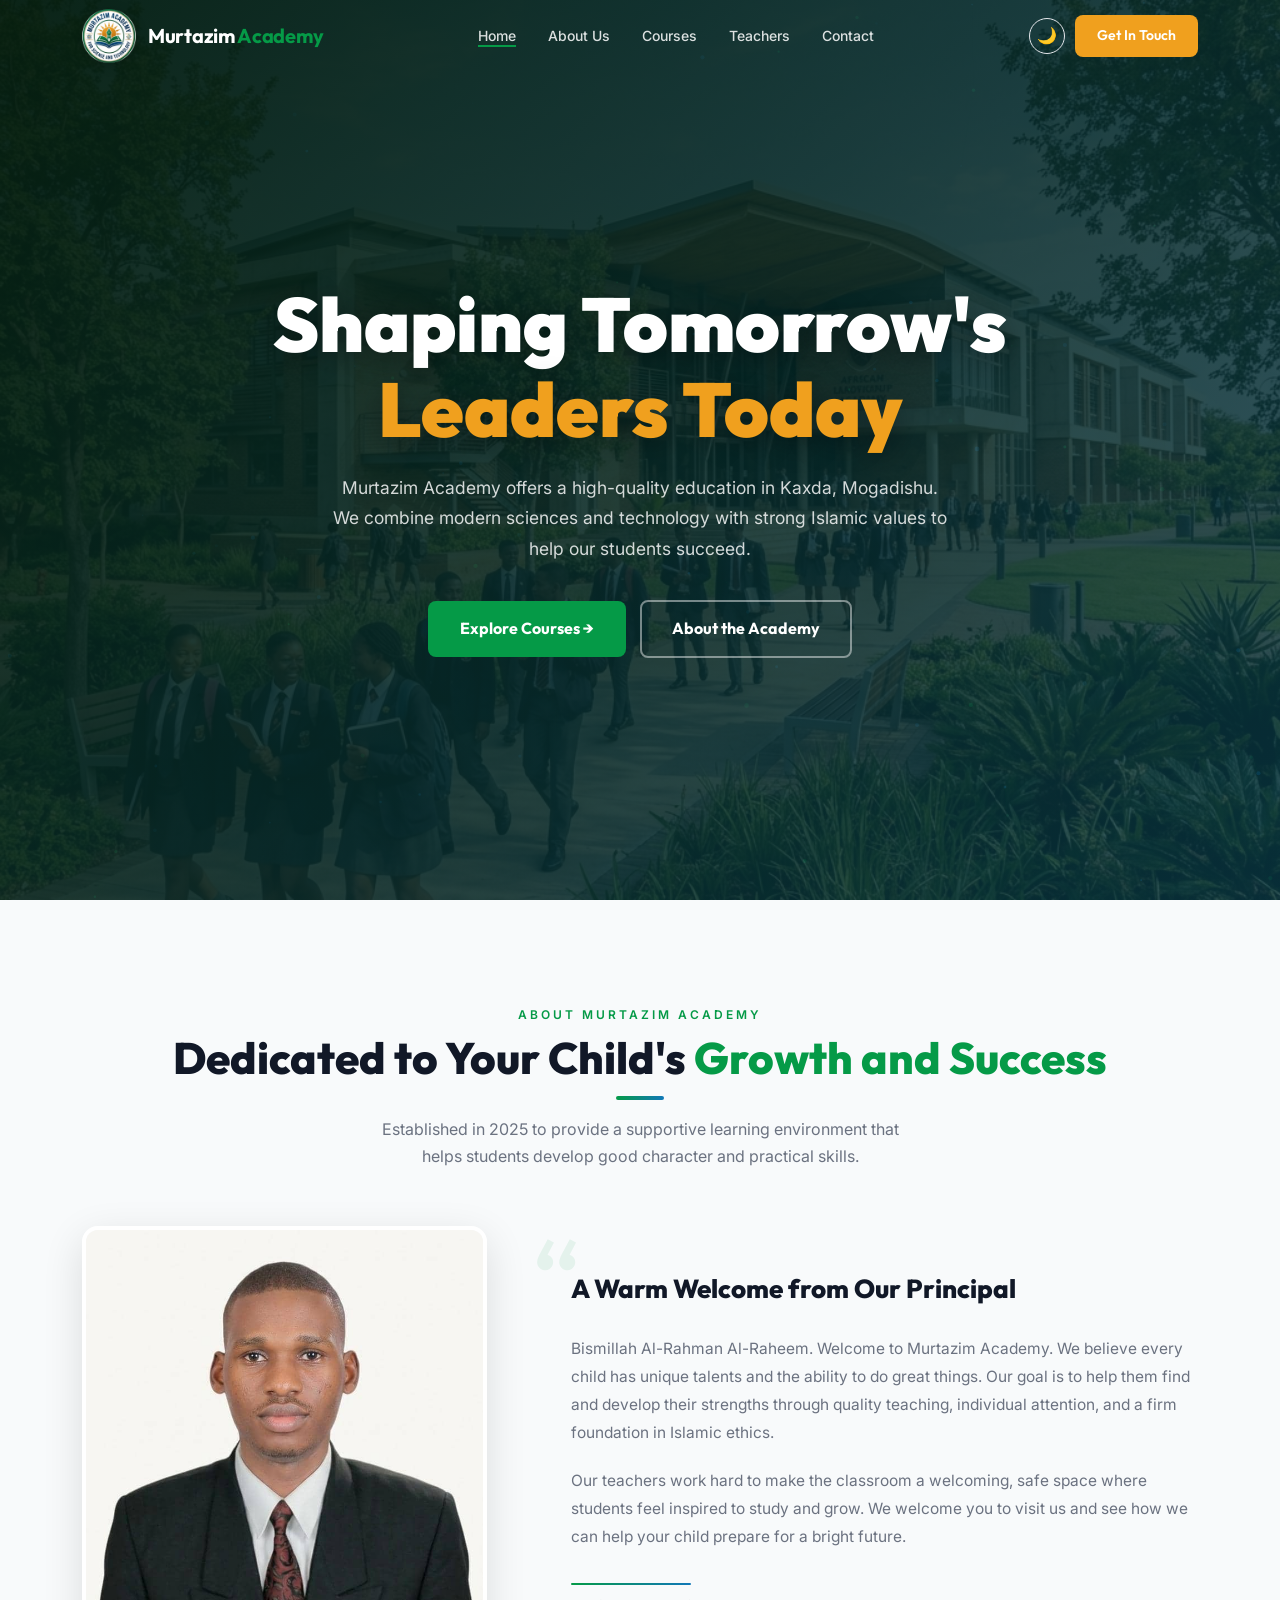
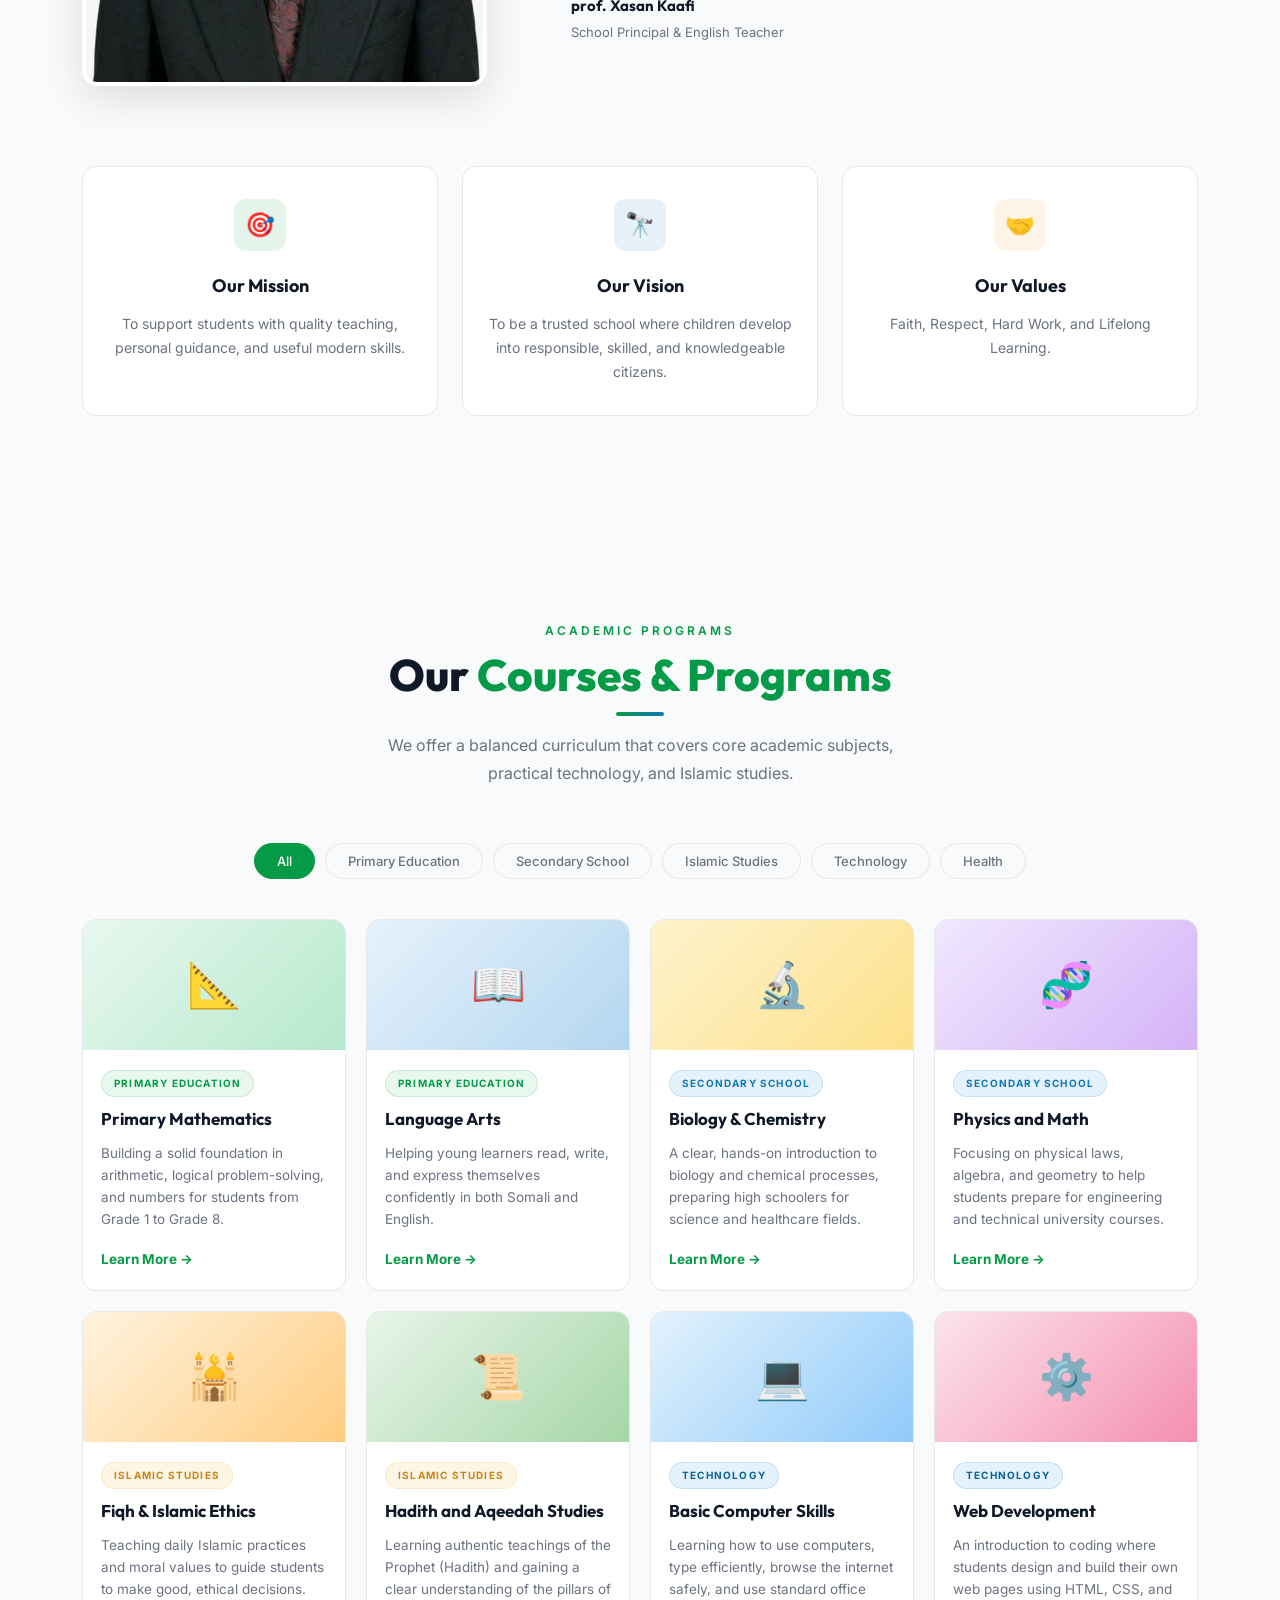
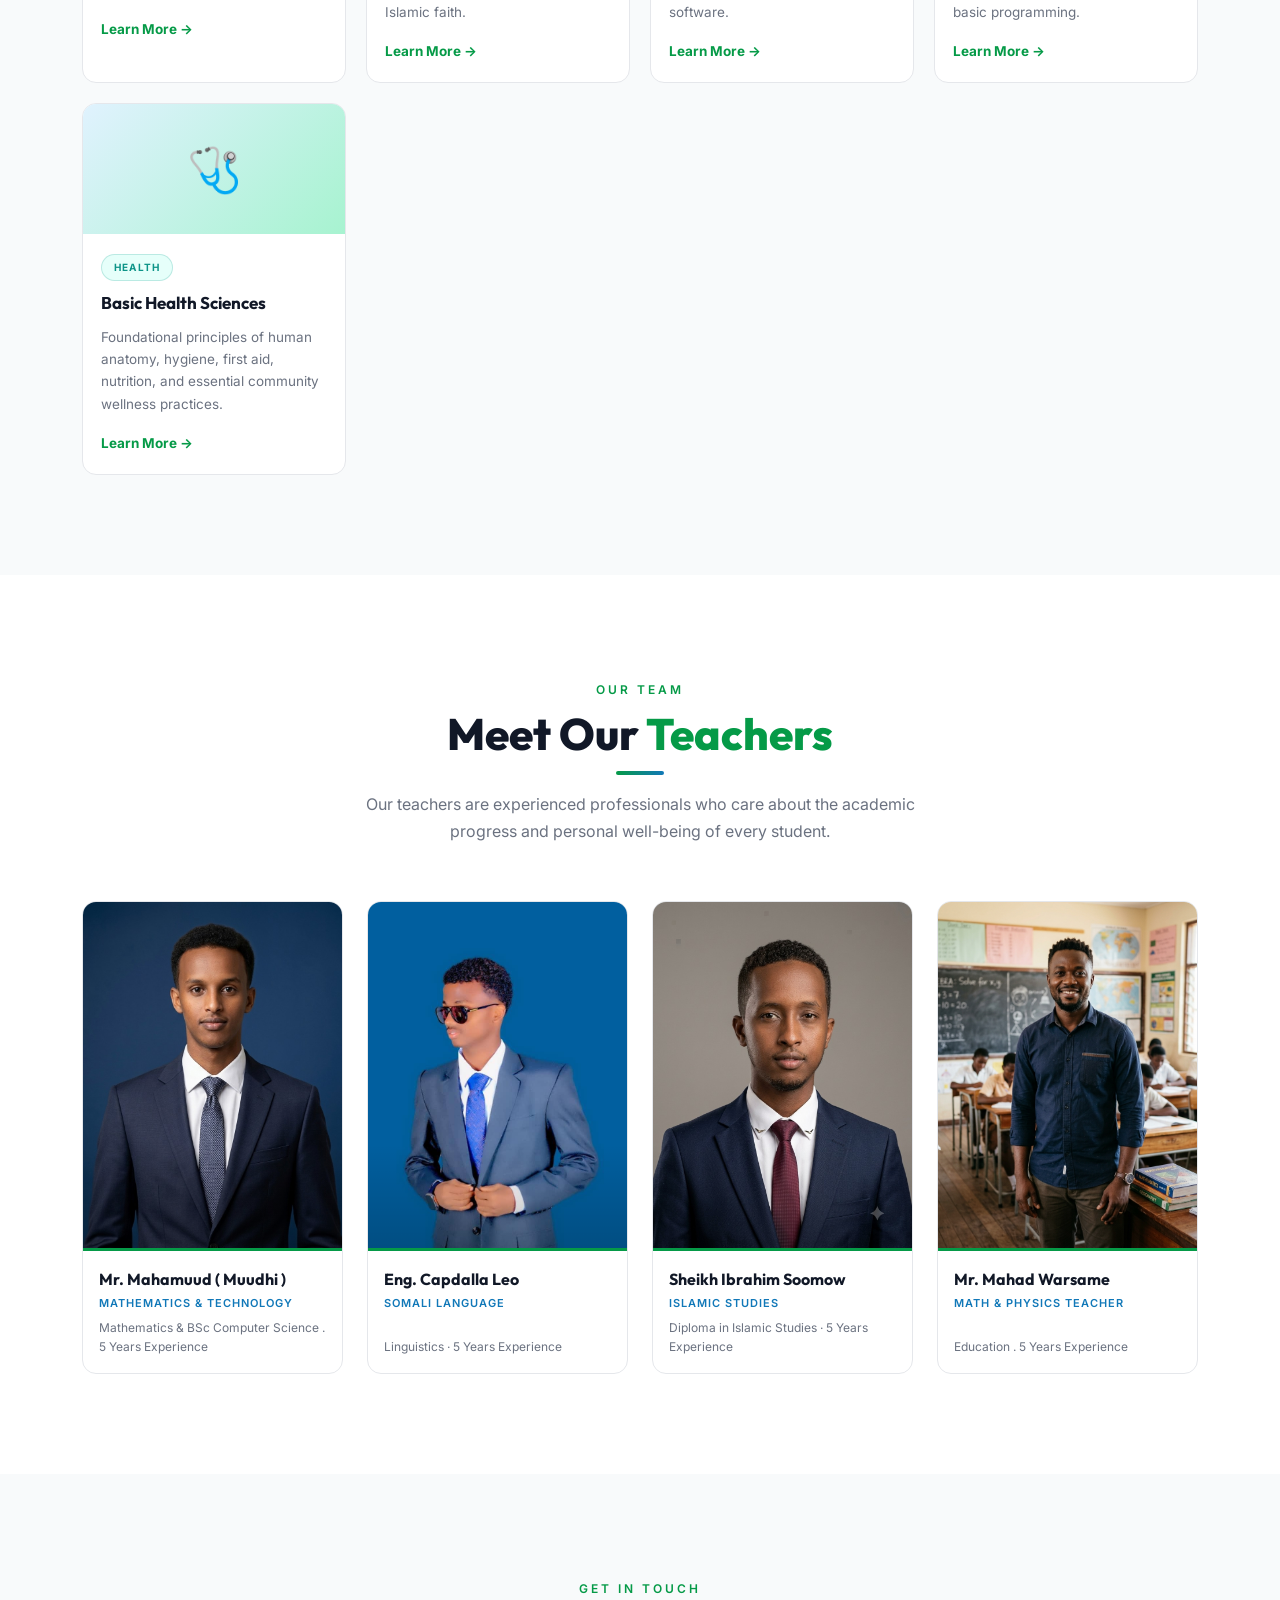
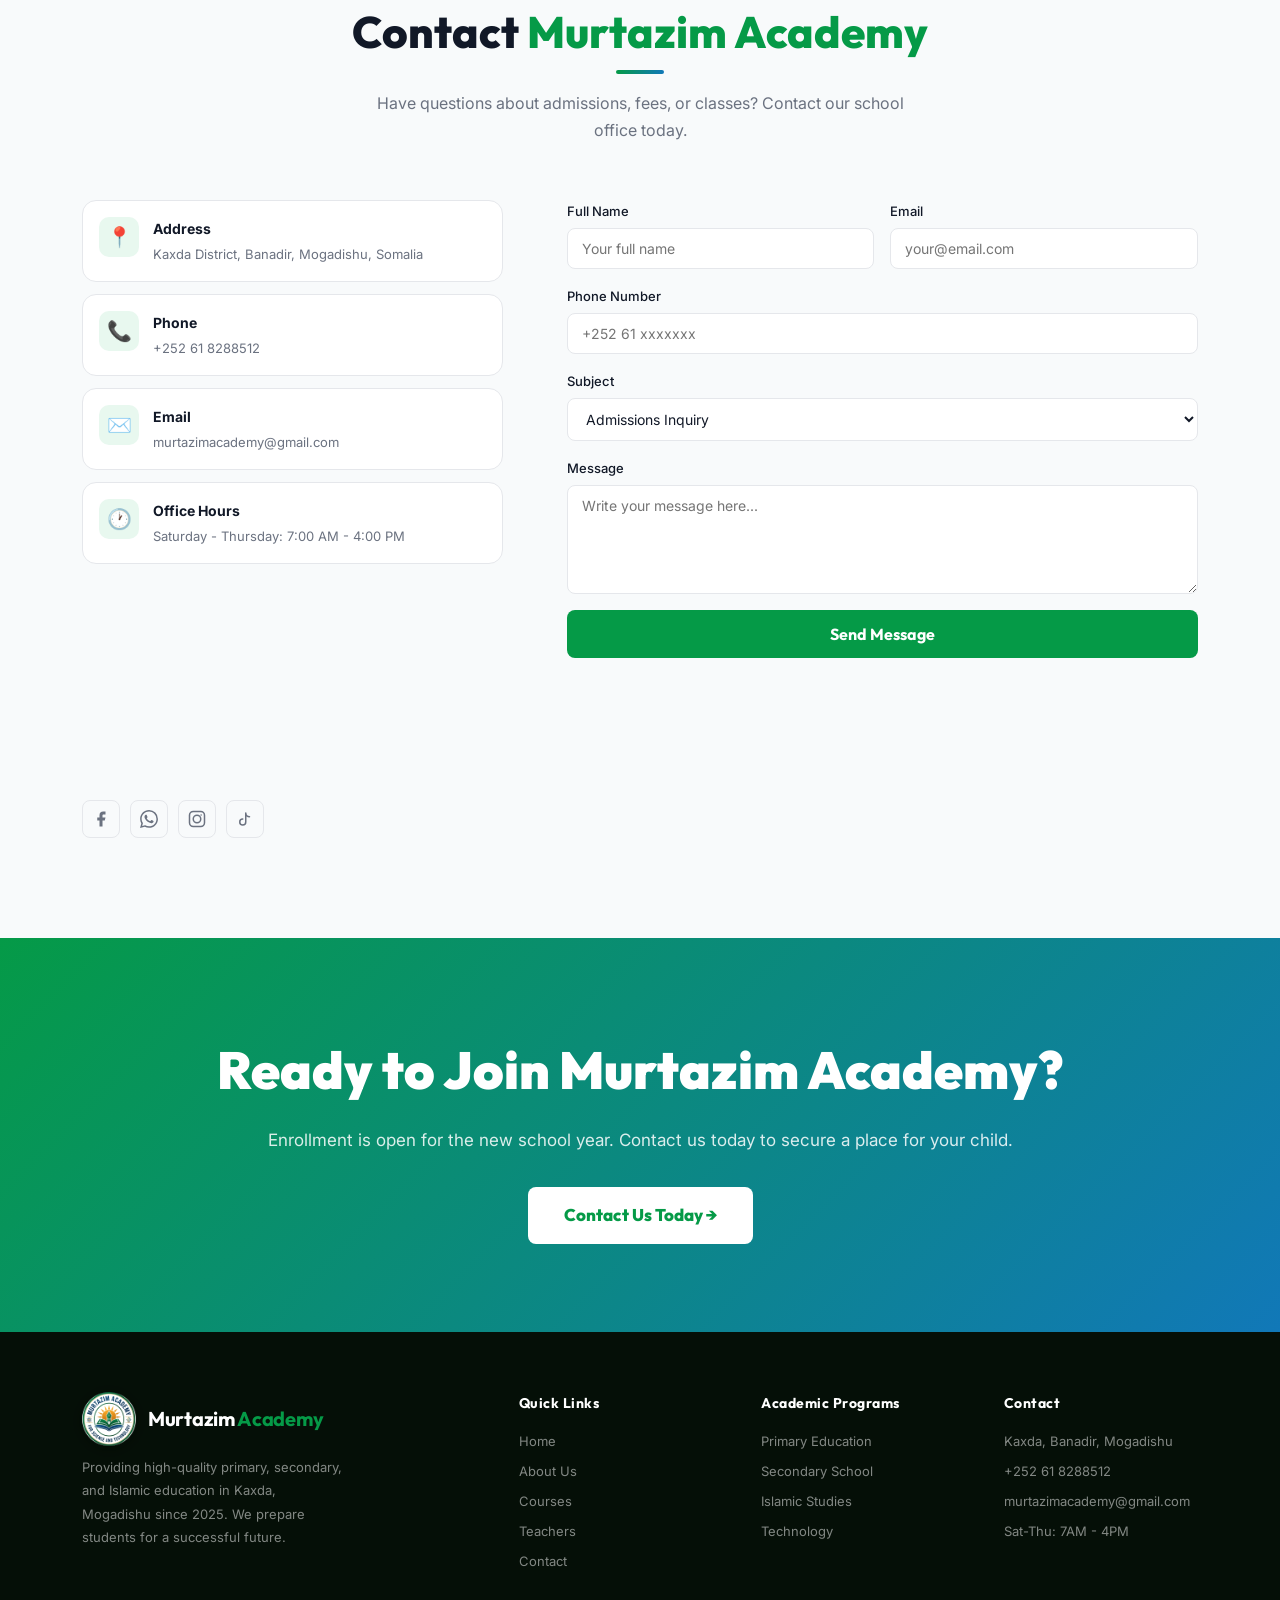
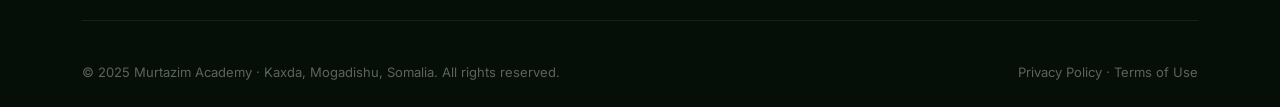
==== commit dbadcc26: "google console meta tag" ====
--- a/index.html
+++ b/index.html
@@ -15,7 +15,7 @@
   <link rel="canonical" href="https://masms.vercel.app/" />
 
   <!-- Verification meta tag for Search Console -->
-  <meta name="google-site-verification" content="crZ3d3zHlzba93Xcl_myyLMfBYrJnmVBOVDkAL_272Y" />
+  <meta name="google-site-verification" content="Pk2ZhCQDL39IpC3d-BfTiWRmbFRoR7rFoa7LhghF7gs" />
 
   <link
     href="https://fonts.googleapis.com/css2?family=Inter:wght@300;400;500;600&family=Outfit:wght@500;600;700;800;900&display=swap"
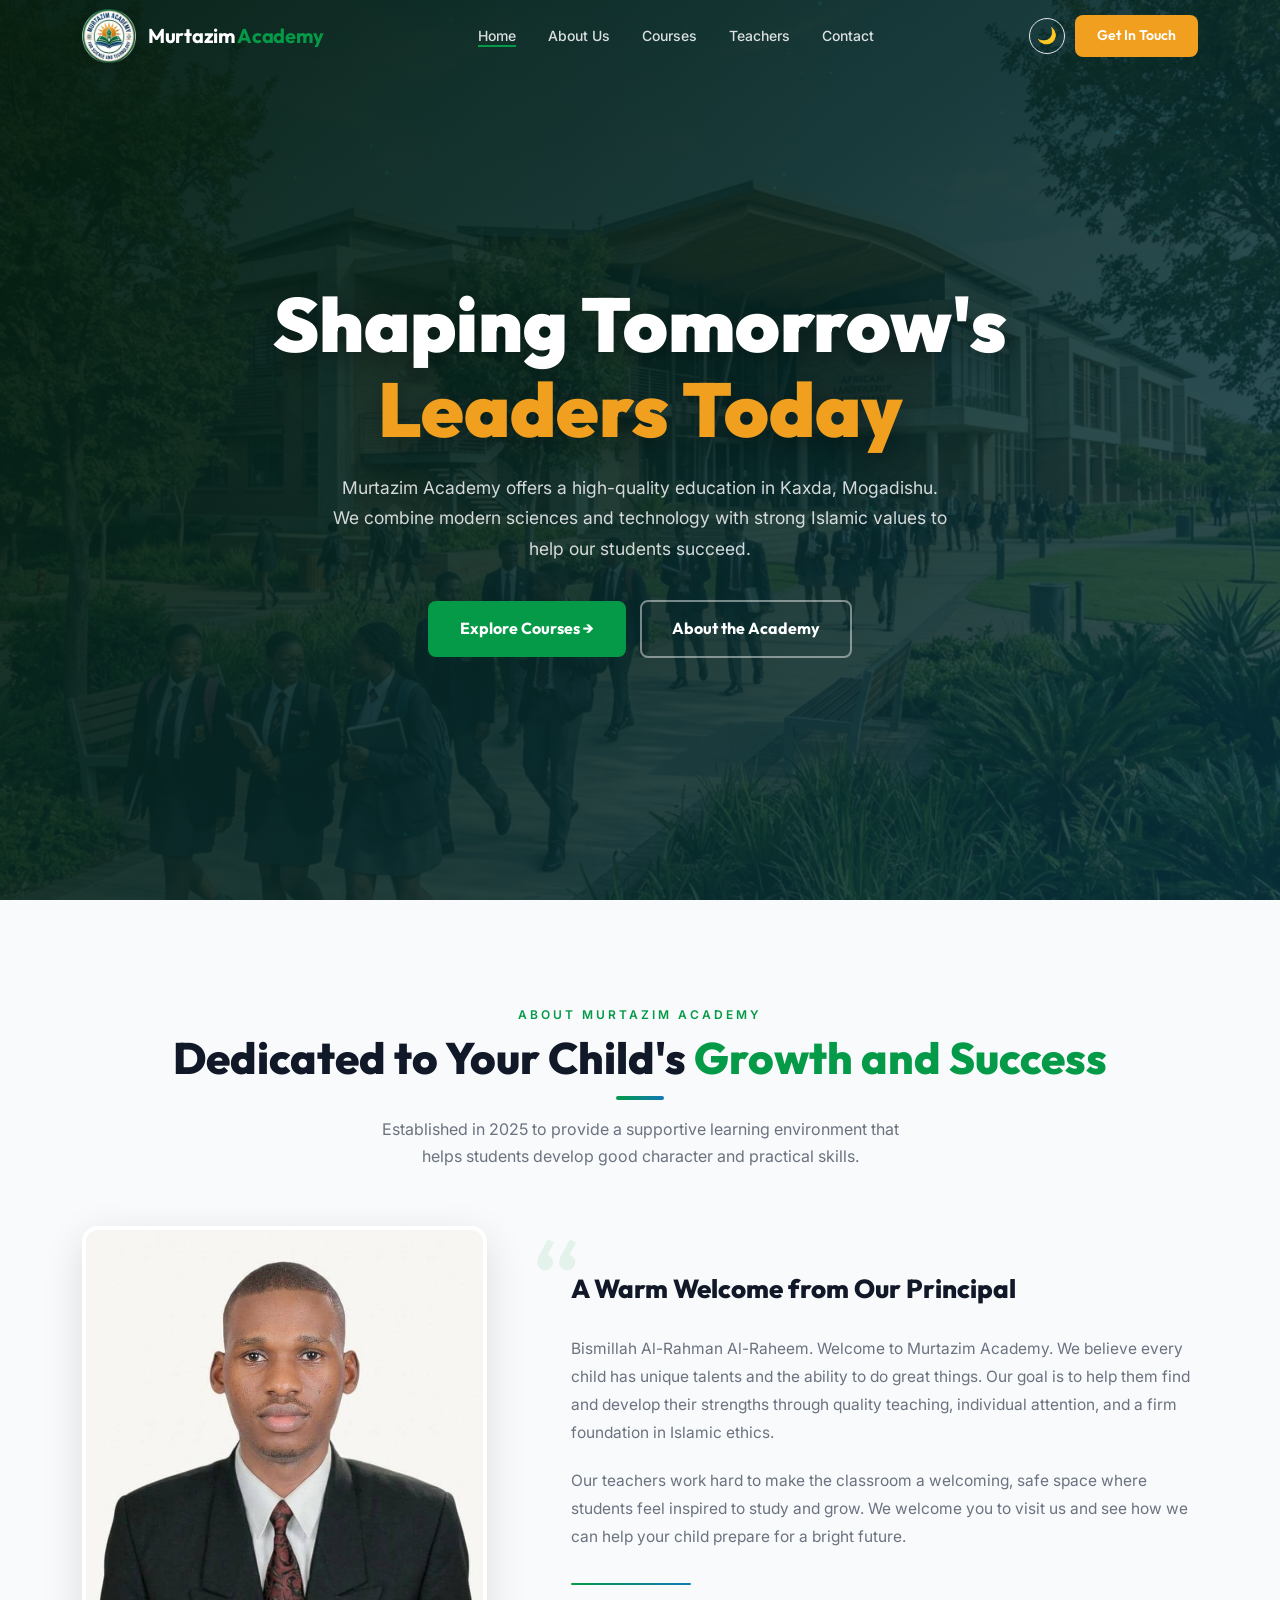
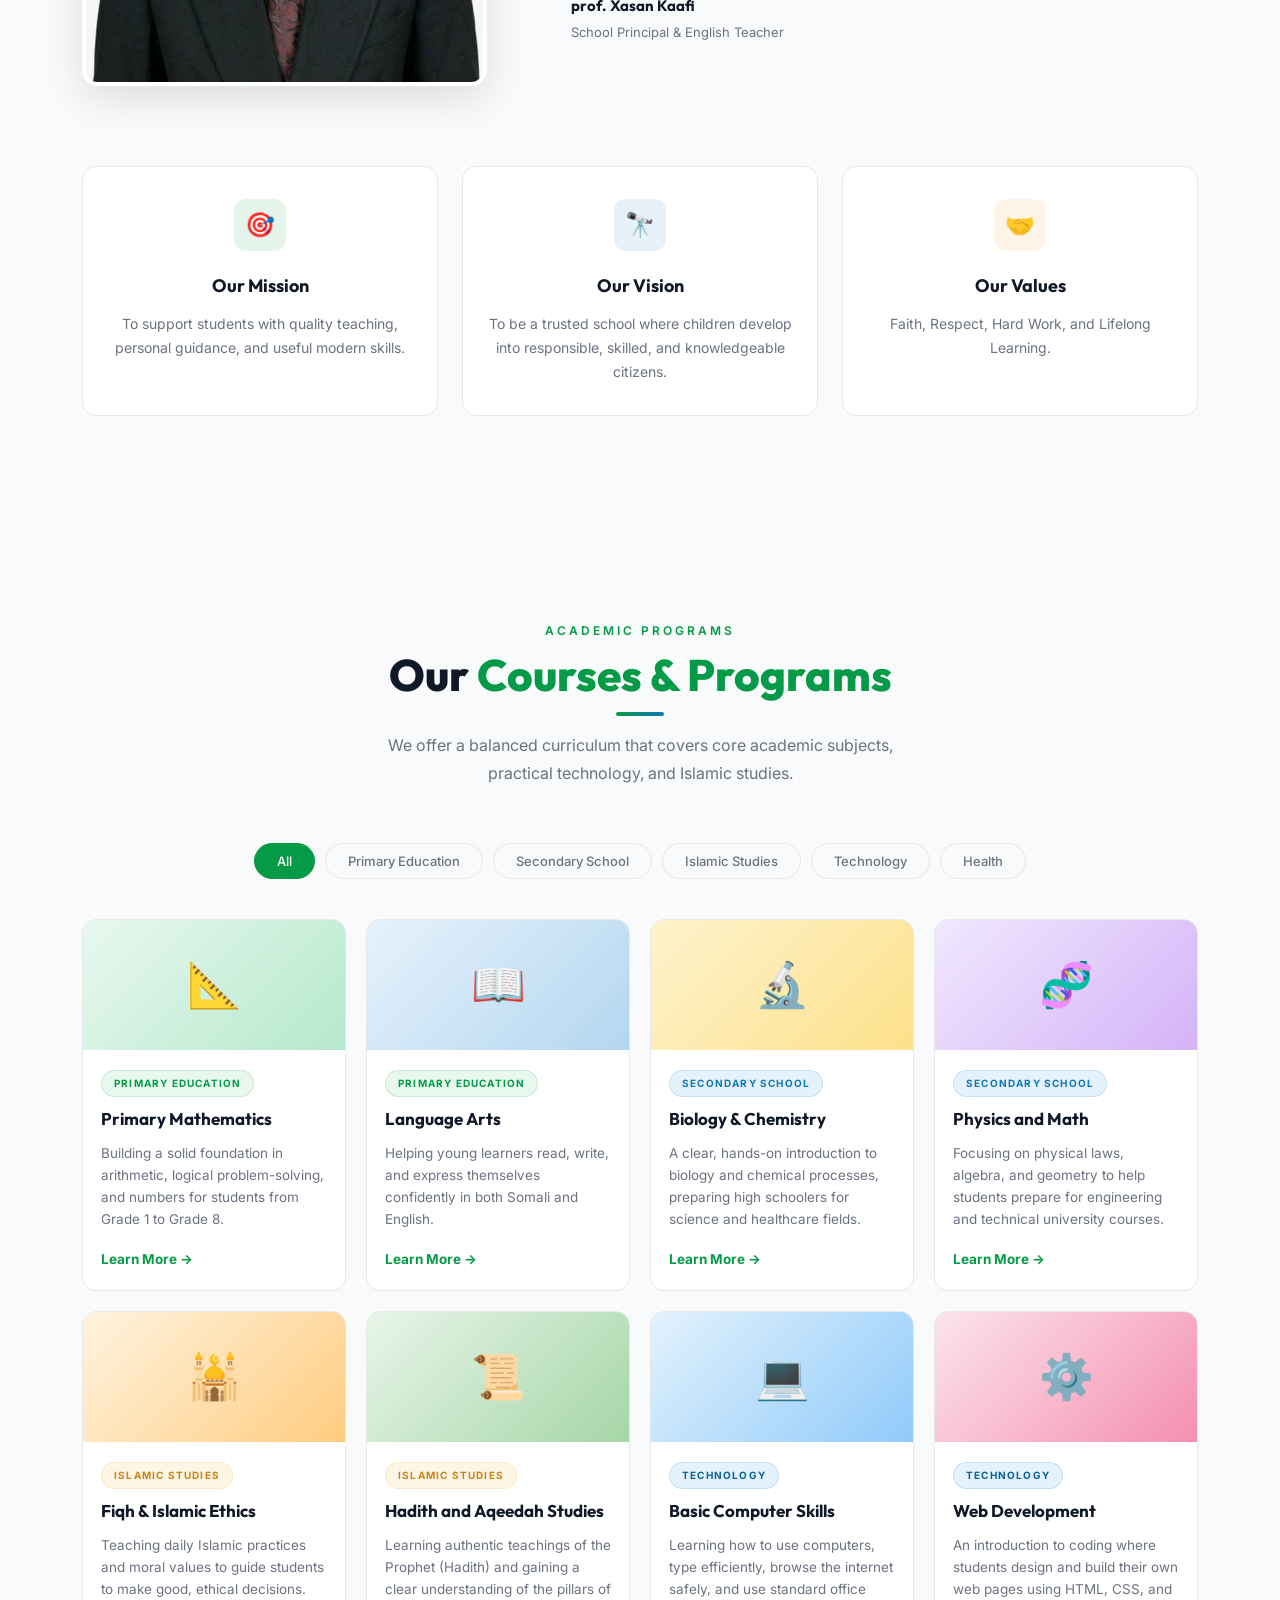
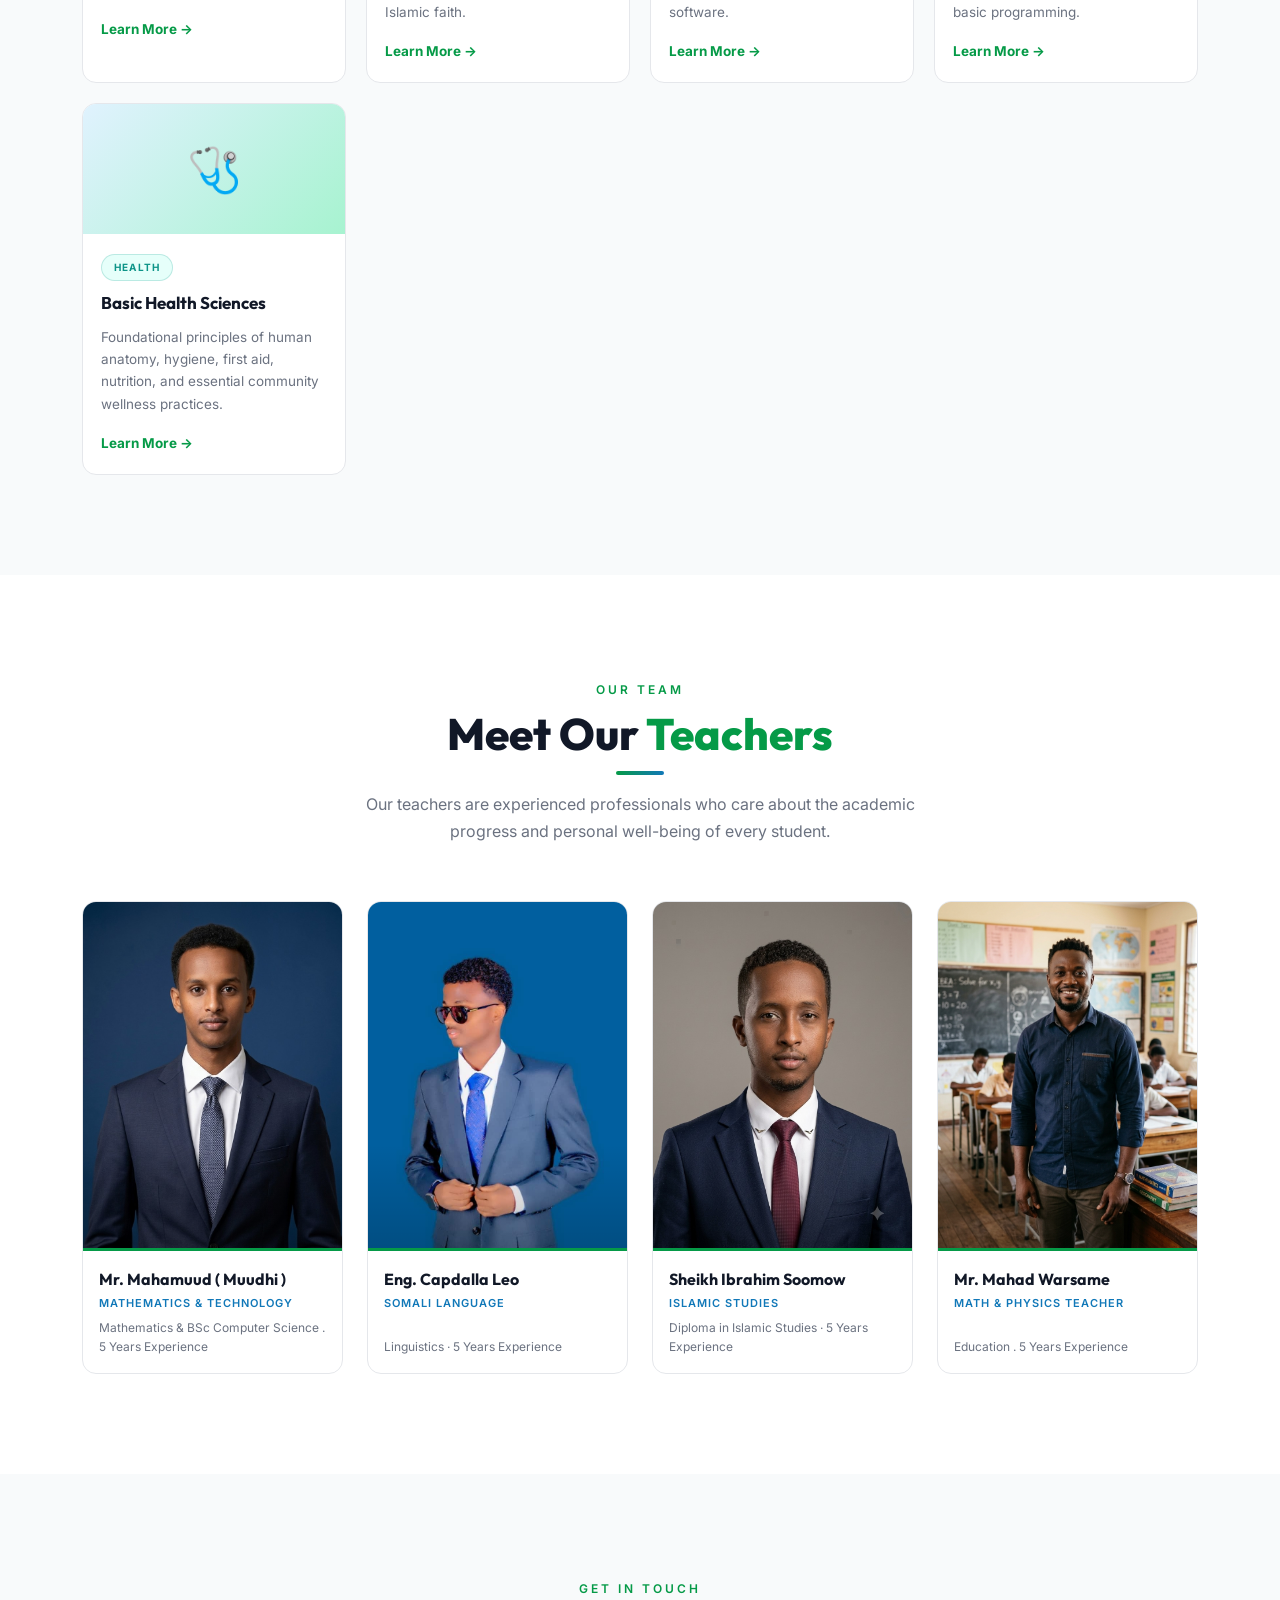
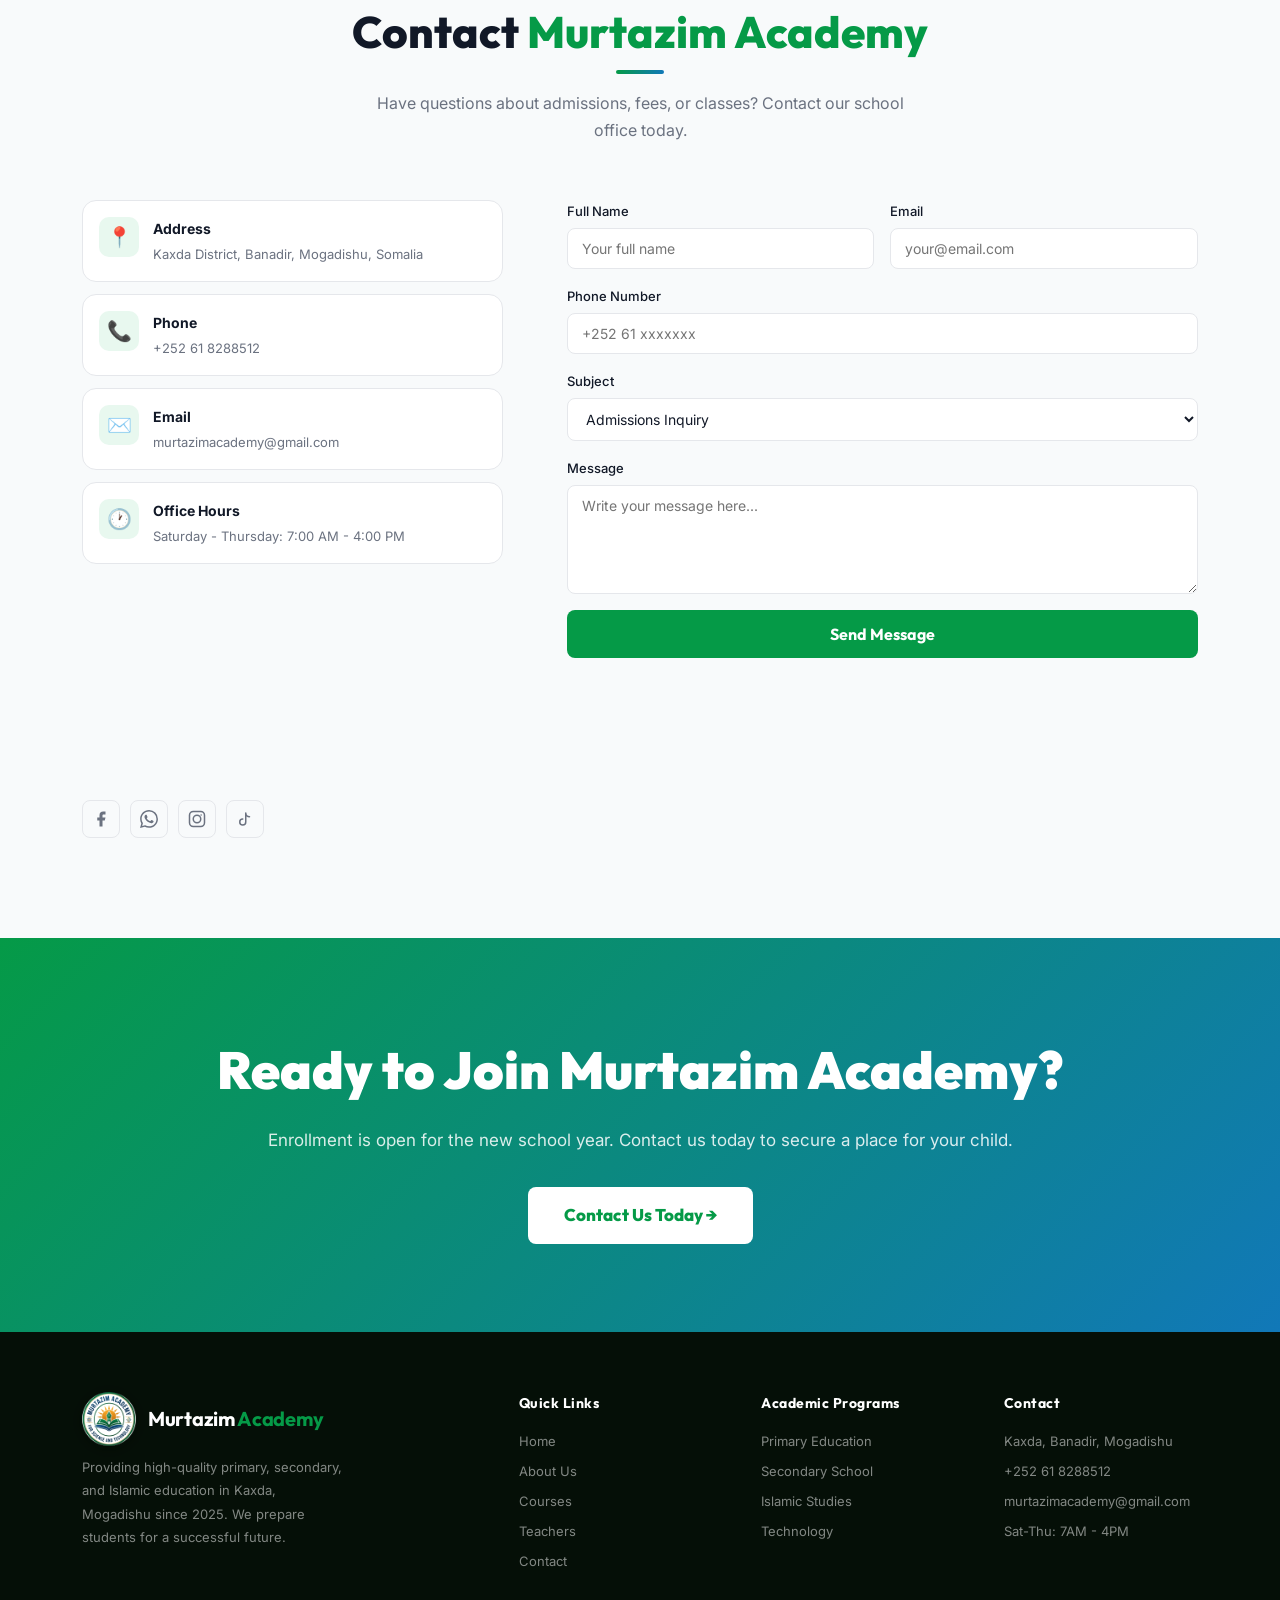
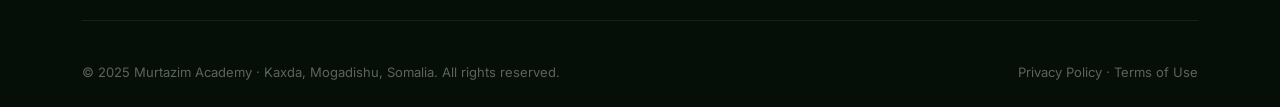
==== commit da47afea: "Clean SEO metadata and update Google verification" ====
--- a/index.html
+++ b/index.html
@@ -9,17 +9,12 @@
     content="Murtazim Academy is a primary and secondary school in Kaxda, Mogadishu. We offer quality education that combines modern subjects and technology with Islamic values." />
   <link rel="icon" type="image/png" href="Images/Murtazim-Logo.png" />
   <link rel="stylesheet" href="styles.css" />
-  <link rel="preconnect" href="https://fonts.googleapis.com">
-
-  <!-- Canonical tag updated to Vercel production domain -->
-  <link rel="canonical" href="https://masms.vercel.app/" />
-
-  <!-- Verification meta tag for Search Console -->
+  <link rel="preconnect" href="https://fonts.googleapis.com" />
+  <link rel="canonical" href="https://murtazim-academy.netlify.app/" />
   <meta name="google-site-verification" content="Pk2ZhCQDL39IpC3d-BfTiWRmbFRoR7rFoa7LhghF7gs" />
-
   <link
     href="https://fonts.googleapis.com/css2?family=Inter:wght@300;400;500;600&family=Outfit:wght@500;600;700;800;900&display=swap"
-    rel="stylesheet">
+    rel="stylesheet" />
 </head>
 
 <body>
